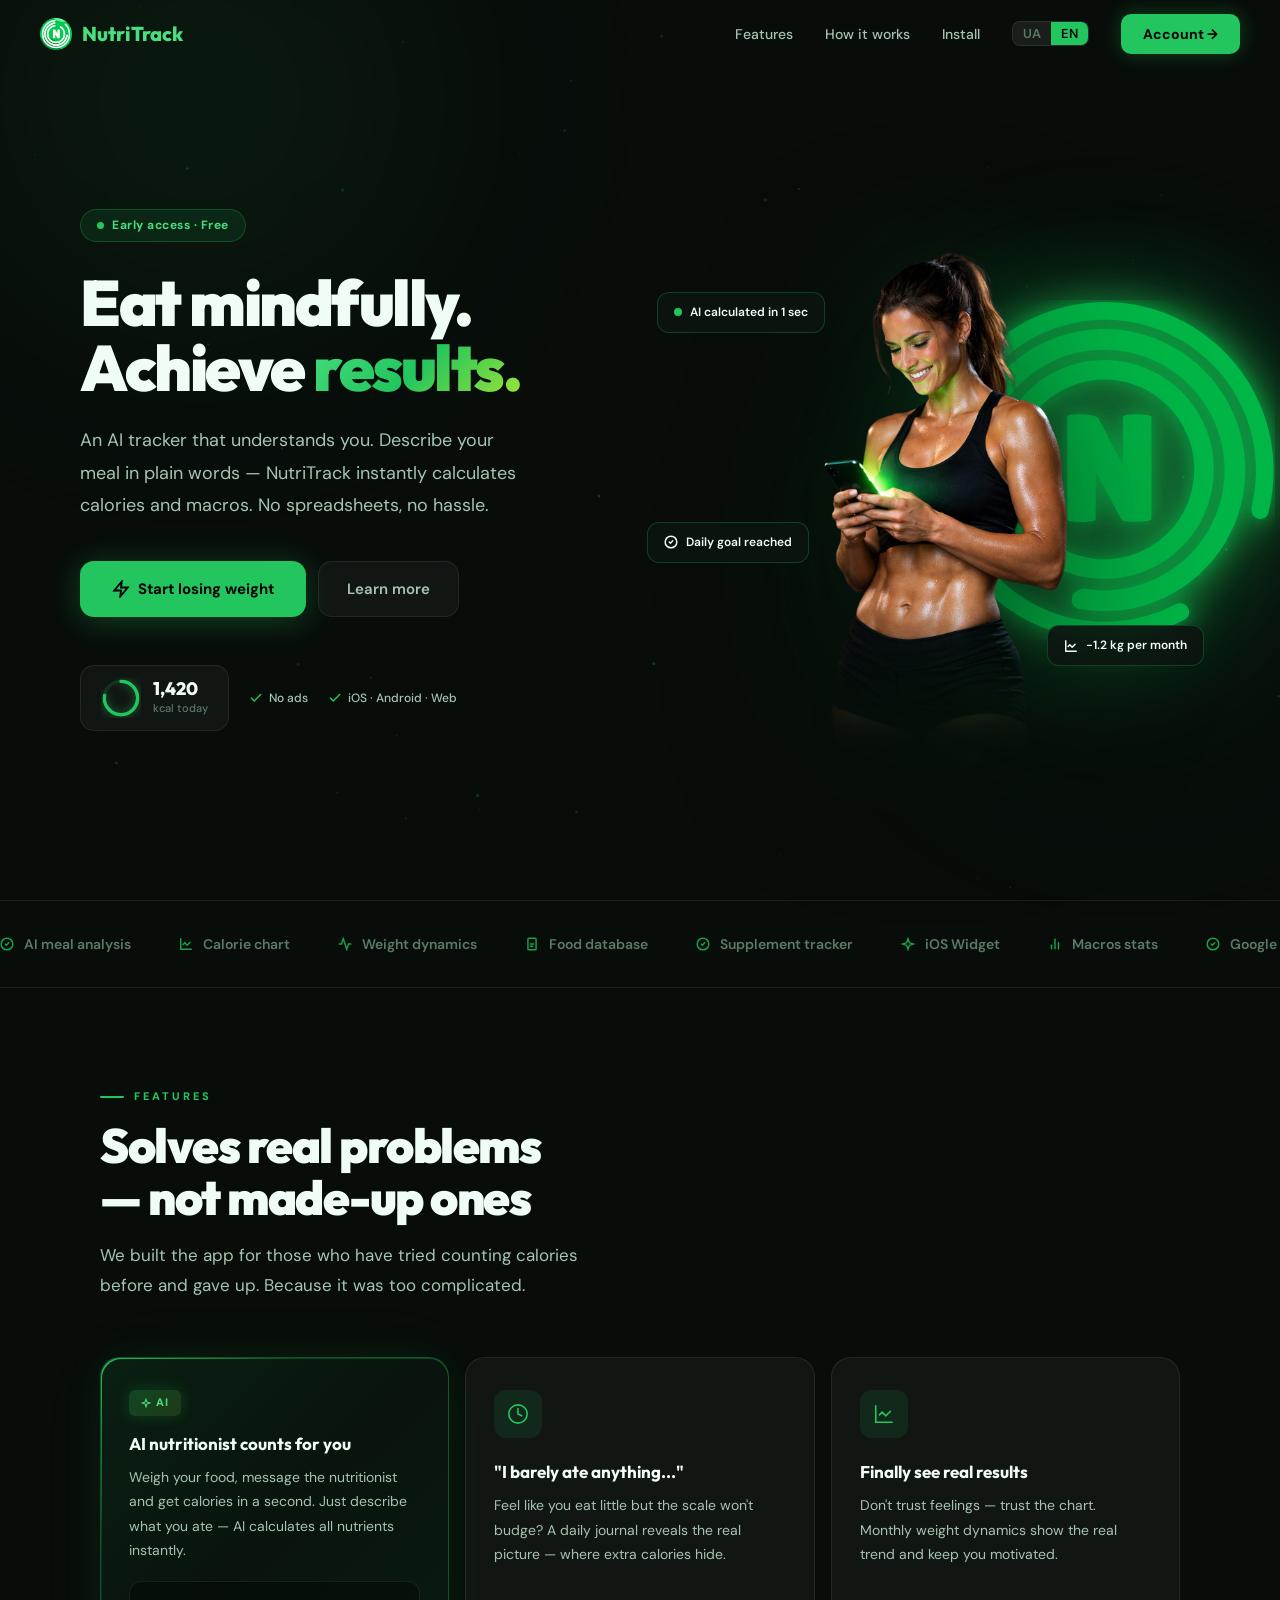
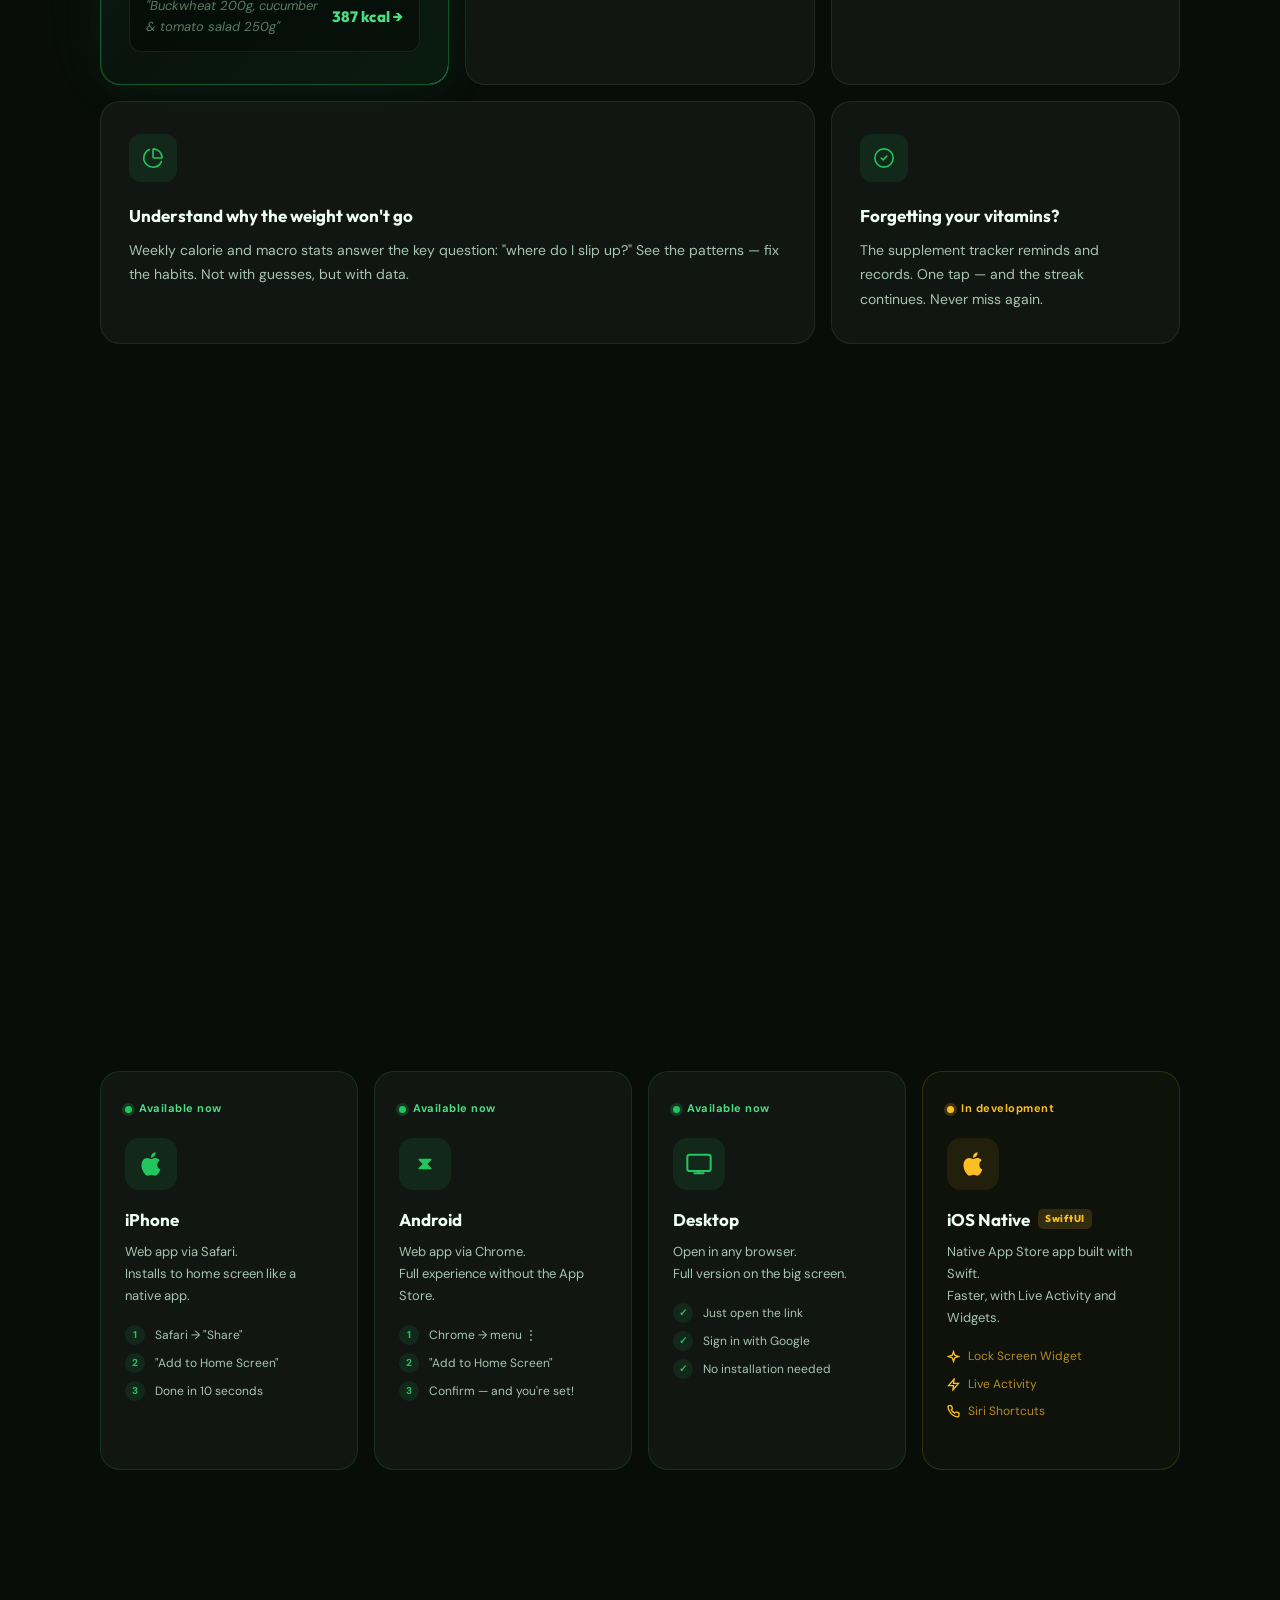
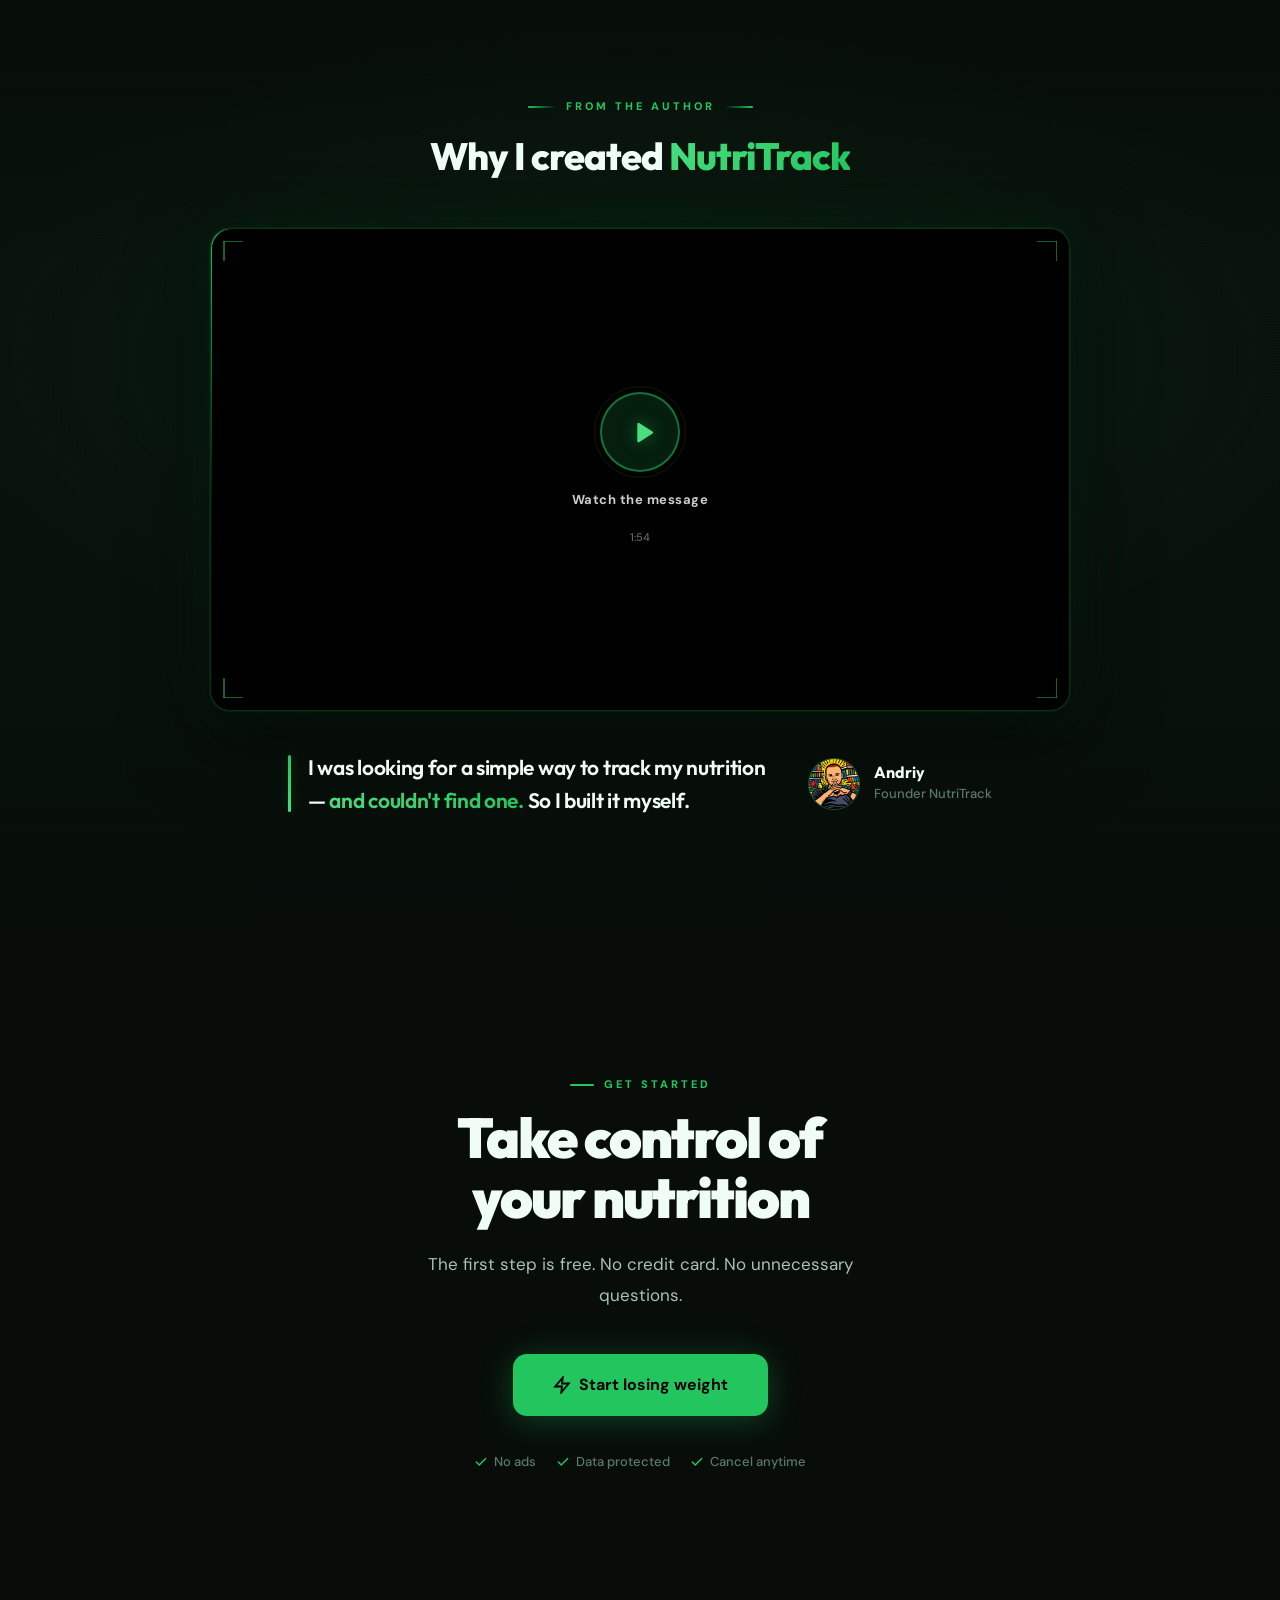
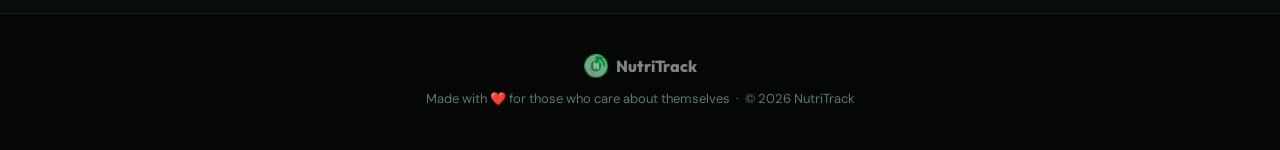
==== en.html @ 143fc8e3 "EN" ====
<!DOCTYPE html>
<html lang="en">
<head>
  <meta charset="UTF-8" />
  <meta name="viewport" content="width=device-width, initial-scale=1.0" />
  <title>NutriTrack — smart calorie tracker</title>
  <meta name="description" content="NutriTrack — AI calorie, macros & weight tracker. Describe your meal in words — AI calculates everything. No ads. Cloud-synced data." />
  <link rel="canonical" href="https://nutritrack-ochre.vercel.app" />
  <link rel="icon" href="./favicon.png" />

  <!-- OG / Social -->
  <meta property="og:title" content="NutriTrack — AI calorie tracker" />
  <meta property="og:description" content="Describe your meal in words — AI calculates the calories. No ads. Cloud-synced data." />
  <meta property="og:type" content="website" />
  <meta property="og:url" content="https://nutritrack-ochre.vercel.app" />
  <meta property="og:image" content="./og-image.png" />
  <meta name="twitter:card" content="summary_large_image" />

  <link rel="preconnect" href="https://fonts.googleapis.com" />
  <link rel="preconnect" href="https://fonts.gstatic.com" crossorigin />
  <link href="https://fonts.googleapis.com/css2?family=Outfit:wght@400;500;600;700;800;900&family=DM+Sans:ital,opsz,wght@0,9..40,400;0,9..40,500;0,9..40,600;0,9..40,700;1,9..40,400&display=swap" rel="stylesheet" />

  <style>
    *, *::before, *::after { box-sizing: border-box; margin: 0; padding: 0; }

    :root {
      --g50:  #f0fdf4;
      --g100: #dcfce7;
      --g200: #bbf7d0;
      --g300: #86efac;
      --g400: #4ade80;
      --g500: #22c55e;
      --g600: #16a34a;
      --g700: #15803d;
      --bg:   #080d0a;
      --bg2:  #0d1410;
      --bg3:  #111a14;
      --surf: rgba(255,255,255,0.04);
      --surf2:rgba(255,255,255,0.07);
      --brd:  rgba(255,255,255,0.08);
      --brd2: rgba(34,197,94,0.25);
      --t1:   #f0fdf4;
      --t2:   #a7c4b0;
      --t3:   #5a7a64;
      --r:    18px;
    }

    html { scroll-behavior: smooth; }

    body {
      font-family: 'DM Sans', sans-serif;
      background: var(--bg);
      color: var(--t1);
      line-height: 1.6;
      overflow-x: hidden;
      -webkit-font-smoothing: antialiased;
    }

    /* ── CANVAS PARTICLES ── */
    #particles-canvas {
      position: fixed;
      inset: 0;
      z-index: 0;
      pointer-events: none;
      opacity: 0.45;
    }

    /* ── NOISE ── */
    body::after {
      content: '';
      position: fixed;
      inset: 0;
      pointer-events: none;
      z-index: 1;
      opacity: 0.03;
      background-image: url("image/svg+xml,%3Csvg viewBox='0 0 256 256' xmlns='http://www.w3.org/2000/svg'%3E%3Cfilter id='n'%3E%3CfeTurbulence type='fractalNoise' baseFrequency='0.85' numOctaves='4' stitchTiles='stitch'/%3E%3C/filter%3E%3Crect width='100%25' height='100%25' filter='url(%23n)'/%3E%3C/svg%3E");
      background-size: 200px;
    }

    /* ── GLOW BG ── */
    .glow-orb {
      position: fixed;
      border-radius: 50%;
      pointer-events: none;
      filter: blur(120px);
      z-index: 0;
    }
    .glow-orb-1 {
      width: 600px; height: 600px;
      top: -200px; left: -100px;
      background: radial-gradient(circle, rgba(34,197,94,0.12) 0%, transparent 70%);
    }
    .glow-orb-2 {
      width: 500px; height: 500px;
      bottom: 10%; right: -100px;
      background: radial-gradient(circle, rgba(34,197,94,0.08) 0%, transparent 70%);
    }

    /* ── NAV ── */
    nav {
      position: fixed; top: 0; left: 0; right: 0; z-index: 100;
      padding: 0 40px;
      display: flex; align-items: center; justify-content: space-between;
      height: 68px;
      transition: all 0.4s;
    }
    nav.scrolled {
      background: rgba(8,13,10,0.8);
      backdrop-filter: blur(24px) saturate(1.5);
      -webkit-backdrop-filter: blur(24px) saturate(1.5);
      border-bottom: 1px solid var(--brd);
    }
    .nav-logo {
      font-family: 'Outfit', sans-serif;
      font-weight: 800; font-size: 20px;
      color: var(--g400);
      display: flex; align-items: center; gap: 10px;
      text-decoration: none;
      position: relative; z-index: 1;
    }
    .nav-logo img { width: 32px; height: 32px; border-radius: 9px; }
    .nav-links {
      display: flex; align-items: center; gap: 32px;
      position: relative; z-index: 1;
    }
    .nav-link {
      font-size: 14px; font-weight: 500; color: var(--t2);
      text-decoration: none; transition: color 0.2s;
    }
    .nav-link:hover { color: var(--t1); }
    .nav-cta {
      background: var(--g500);
      color: #000;
      border: none; border-radius: 10px;
      padding: 9px 22px;
      font-family: 'DM Sans', sans-serif;
      font-size: 14px; font-weight: 700;
      cursor: pointer; text-decoration: none;
      transition: all 0.2s;
      box-shadow: 0 0 20px rgba(34,197,94,0.3);
    }
    .nav-cta:hover {
      background: var(--g400);
      box-shadow: 0 0 32px rgba(34,197,94,0.5);
      transform: translateY(-1px);
    }
    .lang-toggle {
      display: flex; align-items: center;
      background: var(--surf2);
      border: 1px solid var(--brd);
      border-radius: 8px;
      overflow: hidden;
      font-family: 'DM Sans', sans-serif;
      font-size: 13px; font-weight: 600;
    }
    .lang-toggle a {
      padding: 5px 10px;
      color: var(--t3);
      text-decoration: none;
      transition: all 0.2s;
      line-height: 1;
    }
    .lang-toggle a:hover { color: var(--t2); }
    .lang-toggle a.active {
      background: var(--g500);
      color: #000;
    }
    @media (max-width: 700px) {
      nav { padding: 0 20px; }
      .nav-link { display: none; }
    }

    /* ── HERO ── */
    .hero {
      min-height: 100vh;
      display: grid;
      grid-template-columns: 1fr 1fr;
      gap: 60px;
      align-items: center;
      max-width: 1200px;
      margin: 0 auto;
      padding: 120px 40px 80px;
      position: relative;
      z-index: 2;
    }

    .hero-badge {
      display: inline-flex; align-items: center; gap: 8px;
      background: rgba(34,197,94,0.1);
      border: 1px solid rgba(34,197,94,0.25);
      border-radius: 100px; padding: 6px 16px;
      font-size: 12px; font-weight: 700;
      color: var(--g400);
      margin-bottom: 28px;
      letter-spacing: 0.5px;
    }
    .badge-dot {
      width: 7px; height: 7px; border-radius: 50%;
      background: var(--g500);
      animation: pulse-dot 2s infinite;
    }
    @keyframes pulse-dot {
      0%,100% { box-shadow: 0 0 0 0 rgba(34,197,94,0.4); }
      50%      { box-shadow: 0 0 0 6px rgba(34,197,94,0); }
    }

    .hero h1 {
      font-family: 'Outfit', sans-serif;
      font-weight: 900;
      font-size: clamp(40px, 5vw, 68px);
      line-height: 1.02;
      letter-spacing: -2.5px;
      color: var(--t1);
      margin-bottom: 24px;
    }
    .hero h1 .accent {
      background: linear-gradient(135deg, var(--g400) 0%, var(--g500) 50%, #a3e635 100%);
      -webkit-background-clip: text;
      -webkit-text-fill-color: transparent;
      background-clip: text;
    }

    .hero-desc {
      font-size: clamp(16px, 1.8vw, 18px);
      color: var(--t2);
      max-width: 440px;
      margin-bottom: 40px;
      line-height: 1.8;
    }

    .hero-btns {
      display: flex; gap: 12px; flex-wrap: wrap;
      margin-bottom: 48px;
    }
    .btn-primary {
      background: var(--g500);
      color: #000;
      border: none; border-radius: 14px;
      padding: 16px 32px;
      font-family: 'DM Sans', sans-serif;
      font-size: 15px; font-weight: 700;
      cursor: pointer; text-decoration: none;
      transition: all 0.25s cubic-bezier(0.16,1,0.3,1);
      box-shadow: 0 4px 32px rgba(34,197,94,0.3);
      display: inline-flex; align-items: center; gap: 8px;
      position: relative; overflow: hidden;
    }
    .btn-primary::before {
      content: '';
      position: absolute; inset: 0;
      background: linear-gradient(135deg, rgba(255,255,255,0.2), transparent);
      opacity: 0;
      transition: opacity 0.25s;
    }
    .btn-primary:hover { transform: translateY(-3px); box-shadow: 0 12px 48px rgba(34,197,94,0.4); }
    .btn-primary:hover::before { opacity: 1; }

    .btn-ghost {
      background: var(--surf);
      color: var(--t2);
      border: 1px solid var(--brd);
      border-radius: 14px;
      padding: 15px 28px;
      font-family: 'DM Sans', sans-serif;
      font-size: 15px; font-weight: 600;
      cursor: pointer; text-decoration: none;
      transition: all 0.25s;
      backdrop-filter: blur(8px);
    }
    .btn-ghost:hover {
      border-color: var(--brd2);
      color: var(--t1);
      background: rgba(34,197,94,0.07);
    }

    /* ── LIVE COUNTER ── */
    .hero-live {
      display: flex; align-items: center; gap: 20px;
      flex-wrap: wrap;
    }
    .live-counter {
      display: flex; align-items: center; gap: 12px;
      background: var(--surf);
      border: 1px solid var(--brd);
      border-radius: 14px;
      padding: 12px 20px;
      backdrop-filter: blur(12px);
    }
    .live-counter-ring {
      width: 40px; height: 40px;
      position: relative; flex-shrink: 0;
    }
    .live-counter-ring svg {
      transform: rotate(-90deg);
      width: 40px; height: 40px;
    }
    .live-counter-ring circle {
      fill: none;
      stroke-width: 3;
      stroke-linecap: round;
    }
    .ring-bg { stroke: rgba(34,197,94,0.15); }
    .ring-fill {
      stroke: var(--g500);
      stroke-dasharray: 100;
      stroke-dashoffset: 35;
      transition: stroke-dashoffset 1.5s cubic-bezier(0.16,1,0.3,1);
      filter: drop-shadow(0 0 4px rgba(34,197,94,0.6));
    }
    .live-counter-info {}
    .live-counter-val {
      font-family: 'Outfit', sans-serif;
      font-weight: 800; font-size: 18px;
      color: var(--t1);
      line-height: 1;
    }
    .live-counter-label {
      font-size: 11px; color: var(--t3); font-weight: 500;
      margin-top: 2px;
    }
    .live-pill {
      display: flex; align-items: center; gap: 6px;
      font-size: 12px; color: var(--t2); font-weight: 500;
    }
    .live-pill svg { color: var(--g500); }

    /* ── HERO VISUAL ── */
    .hero-visual {
      display: flex; align-items: center; justify-content: center;
      position: relative;
      padding-top: 50px;
    }
    .tilt-wrapper {
      width: 100%;
      max-width: 480px;
      transform-style: preserve-3d;
      transition: transform 0.1s linear;
      cursor: default;
      position: relative;
      z-index: 2;
    }
    .tilt-wrapper img {
      width: 100%;
      height: auto;
      display: block;
      filter: drop-shadow(0 40px 80px rgba(0,0,0,0.6)) drop-shadow(0 0 60px rgba(34,197,94,0.12));
      border-radius: 0;
    }
    .hero-logo-anim {
      position: absolute;
      width: 340px;
      height: 340px;
      top: 50%;
      left: 50%;
      transform: translate(0%, -50%);
      z-index: 0;
      opacity: 0.9;
      pointer-events: none;
      filter: drop-shadow(0 0 18px rgba(34,197,94,0.7))
              drop-shadow(0 0 48px rgba(34,197,94,0.35))
              drop-shadow(0 0 90px rgba(34,197,94,0.15));
    }
    @media (max-width: 900px) {
      .hero-logo-anim { width: 220px; height: 220px; }
    }

    /* floating badges */
    .float-badge {
      position: absolute;
      background: rgba(13,20,16,0.9);
      border: 1px solid var(--brd2);
      border-radius: 12px;
      padding: 10px 16px;
      backdrop-filter: blur(16px);
      display: flex; align-items: center; gap: 8px;
      font-size: 12px; font-weight: 600; color: var(--t1);
      white-space: nowrap;
      z-index: 3;
    }
    .float-badge-dot { width: 8px; height: 8px; border-radius: 50%; background: var(--g500); flex-shrink: 0; }
    .float-badge-1 { top: 12%; left: -8%; animation: float1 6s ease-in-out infinite; }
    .float-badge-2 { bottom: 18%; right: -6%; animation: float2 7s ease-in-out infinite; }
    .float-badge-3 { top: 55%; left: -10%; animation: float3 5.5s ease-in-out infinite; }

    @keyframes float1 { 0%,100%{transform:translateY(0px)} 50%{transform:translateY(-12px)} }
    @keyframes float2 { 0%,100%{transform:translateY(0px)} 50%{transform:translateY(10px)} }
    @keyframes float3 { 0%,100%{transform:translateY(0px)} 50%{transform:translateY(-8px)} }

    @media (max-width: 900px) {
      .hero {
        grid-template-columns: 1fr;
        padding: 110px 24px 60px;
        text-align: center;
        gap: 56px;
      }
      .hero-desc { margin-left: auto; margin-right: auto; }
      .hero-btns { justify-content: center; }
      .hero-live { justify-content: center; }
      .tilt-wrapper { max-width: 340px; }
      .float-badge-1 { left: 0; }
      .float-badge-2 { right: 0; }
      .float-badge-3 { display: none; }
    }

    /* ── REVEAL ── */
    .reveal {
      opacity: 0;
      transform: translateY(28px);
      transition: opacity 0.7s cubic-bezier(0.16,1,0.3,1), transform 0.7s cubic-bezier(0.16,1,0.3,1);
    }
    .reveal.visible { opacity: 1; transform: translateY(0); }
    .d1 { transition-delay: 0.08s; }
    .d2 { transition-delay: 0.16s; }
    .d3 { transition-delay: 0.24s; }
    .d4 { transition-delay: 0.32s; }
    .d5 { transition-delay: 0.40s; }

    /* ── MARQUEE ── */
    .marquee-section {
      position: relative; z-index: 2;
      padding: 32px 0;
      overflow: hidden;
      border-top: 1px solid var(--brd);
      border-bottom: 1px solid var(--brd);
    }
    .marquee-track {
      display: flex; gap: 48px;
      width: max-content;
      animation: marquee 22s linear infinite;
    }
    .marquee-track:hover { animation-play-state: paused; }
    @keyframes marquee { from{transform:translateX(0)} to{transform:translateX(-50%)} }
    .marquee-item {
      display: flex; align-items: center; gap: 10px;
      font-size: 14px; font-weight: 600;
      color: var(--t3);
      white-space: nowrap;
    }
    .marquee-item svg { color: var(--g600); flex-shrink: 0; }

    /* ── SECTIONS ── */
    .section {
      padding: 100px 24px;
      position: relative; z-index: 2;
    }
    .section-inner { max-width: 1080px; margin: 0 auto; }
    .eyebrow {
      font-size: 11px; font-weight: 800; letter-spacing: 3px;
      text-transform: uppercase; color: var(--g500);
      margin-bottom: 14px;
      display: flex; align-items: center; gap: 10px;
    }
    .eyebrow::before {
      content: '';
      display: block;
      width: 24px; height: 1.5px;
      background: var(--g500);
      border-radius: 2px;
    }
    .section-title {
      font-family: 'Outfit', sans-serif;
      font-weight: 900;
      font-size: clamp(28px, 4.5vw, 48px);
      line-height: 1.08;
      letter-spacing: -1.5px;
      color: var(--t1);
      margin-bottom: 16px;
    }
    .section-desc {
      font-size: 17px; color: var(--t2); max-width: 480px; line-height: 1.8;
    }

    /* ── FEATURES BENTO ── */
    .bento-grid {
      display: grid;
      grid-template-columns: repeat(3, 1fr);
      grid-template-rows: auto auto;
      gap: 16px;
      margin-top: 56px;
    }
    .bento-card {
      background: var(--surf);
      border: 1px solid var(--brd);
      border-radius: 20px;
      padding: 32px 28px;
      position: relative; overflow: hidden;
      transition: all 0.4s cubic-bezier(0.16,1,0.3,1);
      cursor: default;
    }
    .bento-card::before {
      content: '';
      position: absolute; inset: 0;
      background: radial-gradient(circle at 50% 0%, rgba(34,197,94,0.06) 0%, transparent 60%);
      opacity: 0;
      transition: opacity 0.4s;
    }
    .bento-card:hover {
      border-color: var(--brd2);
      transform: translateY(-4px);
      box-shadow: 0 24px 64px rgba(0,0,0,0.4), 0 0 0 1px rgba(34,197,94,0.1);
    }
    .bento-card:hover::before { opacity: 1; }

    /* wide card */
    .bento-wide { grid-column: span 2; }

    .bento-icon {
      width: 48px; height: 48px; border-radius: 12px;
      background: rgba(34,197,94,0.1);
      color: var(--g500);
      display: flex; align-items: center; justify-content: center;
      margin-bottom: 20px;
      transition: all 0.35s cubic-bezier(0.16,1,0.3,1);
    }
    .bento-card:hover .bento-icon {
      background: var(--g500);
      color: #000;
      box-shadow: 0 8px 24px rgba(34,197,94,0.35);
      transform: scale(1.1) rotate(-4deg);
    }
    .bento-title {
      font-family: 'Outfit', sans-serif;
      font-weight: 700; font-size: 17px;
      color: var(--t1); margin-bottom: 8px;
    }
    .bento-desc { font-size: 14px; color: var(--t2); line-height: 1.75; }

    /* AI card special — highlighted */
    .bento-ai {
      background: linear-gradient(135deg, rgba(34,197,94,0.1) 0%, rgba(34,197,94,0.04) 50%, rgba(34,197,94,0.08) 100%);
      border-color: rgba(34,197,94,0.35);
      position: relative;
      box-shadow:
        0 0 40px rgba(34,197,94,0.08),
        0 0 80px rgba(34,197,94,0.04),
        inset 0 1px 0 rgba(34,197,94,0.15);
    }
    .bento-ai::after {
      content: '';
      position: absolute;
      inset: -1px;
      border-radius: 21px;
      padding: 1.5px;
      background: linear-gradient(135deg, var(--g500), rgba(34,197,94,0.1) 30%, rgba(163,230,53,0.15) 70%, var(--g400));
      -webkit-mask: linear-gradient(#fff 0 0) content-box, linear-gradient(#fff 0 0);
      mask: linear-gradient(#fff 0 0) content-box, linear-gradient(#fff 0 0);
      -webkit-mask-composite: xor;
      mask-composite: exclude;
      pointer-events: none;
      animation: ai-border-rotate 6s linear infinite;
    }
    @keyframes ai-border-rotate {
      0%   { background: linear-gradient(0deg, var(--g500), rgba(34,197,94,0.05) 30%, rgba(163,230,53,0.15) 70%, var(--g400)); }
      25%  { background: linear-gradient(90deg, var(--g500), rgba(34,197,94,0.05) 30%, rgba(163,230,53,0.15) 70%, var(--g400)); }
      50%  { background: linear-gradient(180deg, var(--g500), rgba(34,197,94,0.05) 30%, rgba(163,230,53,0.15) 70%, var(--g400)); }
      75%  { background: linear-gradient(270deg, var(--g500), rgba(34,197,94,0.05) 30%, rgba(163,230,53,0.15) 70%, var(--g400)); }
      100% { background: linear-gradient(360deg, var(--g500), rgba(34,197,94,0.05) 30%, rgba(163,230,53,0.15) 70%, var(--g400)); }
    }
    .bento-ai:hover {
      box-shadow:
        0 0 60px rgba(34,197,94,0.15),
        0 24px 64px rgba(0,0,0,0.4),
        0 0 0 1px rgba(34,197,94,0.2),
        inset 0 1px 0 rgba(34,197,94,0.2);
    }
    .ai-tag {
      display: inline-flex; align-items: center; gap: 5px;
      background: linear-gradient(135deg, rgba(34,197,94,0.25), rgba(163,230,53,0.15));
      color: var(--g400);
      font-size: 11px; font-weight: 800; letter-spacing: 1px;
      text-transform: uppercase;
      border-radius: 6px; padding: 4px 12px;
      margin-bottom: 14px;
      box-shadow: 0 0 16px rgba(34,197,94,0.2);
      animation: ai-tag-pulse 3s ease-in-out infinite;
    }
    @keyframes ai-tag-pulse {
      0%, 100% { box-shadow: 0 0 16px rgba(34,197,94,0.2); }
      50% { box-shadow: 0 0 24px rgba(34,197,94,0.35); }
    }

    .bento-demo {
      margin-top: 18px;
      background: rgba(0,0,0,0.3);
      border: 1px solid var(--brd);
      border-radius: 12px;
      padding: 14px 16px;
      display: flex; align-items: center; gap: 10px;
    }
    .bento-demo-text { font-size: 13px; color: var(--t3); font-style: italic; flex: 1; }
    .bento-demo-result {
      font-family: 'Outfit', sans-serif;
      font-size: 15px; font-weight: 800;
      color: var(--g400);
      white-space: nowrap;
    }

    @media (max-width: 768px) {
      .bento-grid { grid-template-columns: 1fr; }
      .bento-wide { grid-column: span 1; }
    }

    /* ── HOW IT WORKS ── */
    .how-section { background: var(--bg2); }
    .steps-row {
      display: grid;
      grid-template-columns: repeat(3, 1fr);
      gap: 0;
      margin-top: 64px;
      position: relative;
    }
    .steps-row::after {
      content: '';
      position: absolute;
      top: 32px; left: 15%; right: 15%;
      height: 1px;
      background: linear-gradient(90deg, transparent, var(--brd2), var(--brd2), transparent);
    }
    .step {
      text-align: center;
      padding: 0 28px;
      position: relative; z-index: 1;
    }
    .step-num-wrap {
      width: 64px; height: 64px;
      border-radius: 50%;
      border: 1px solid var(--brd2);
      background: var(--bg);
      display: flex; align-items: center; justify-content: center;
      margin: 0 auto 28px;
      transition: all 0.4s cubic-bezier(0.16,1,0.3,1);
      position: relative;
    }
    .step:hover .step-num-wrap {
      background: rgba(34,197,94,0.1);
      border-color: var(--g500);
      box-shadow: 0 0 32px rgba(34,197,94,0.2);
      transform: scale(1.1);
    }
    .step-num {
      font-family: 'Outfit', sans-serif;
      font-weight: 900; font-size: 22px;
      color: var(--g500);
    }
    .step-title {
      font-family: 'Outfit', sans-serif;
      font-weight: 700; font-size: 18px;
      color: var(--t1); margin-bottom: 10px;
    }
    .step-desc { font-size: 14px; color: var(--t2); line-height: 1.75; }
    @media (max-width: 700px) {
      .steps-row { grid-template-columns: 1fr; gap: 48px; }
      .steps-row::after { display: none; }
    }

    /* ── STATS ── */
    .stats-section { background: var(--bg3); }
    .stats-grid {
      display: grid;
      grid-template-columns: repeat(3, 1fr);
      gap: 16px;
      margin-top: 56px;
    }
    .stat-card {
      background: var(--surf);
      border: 1px solid var(--brd);
      border-radius: 20px;
      padding: 36px 28px;
      text-align: center;
      transition: all 0.35s cubic-bezier(0.16,1,0.3,1);
      position: relative; overflow: hidden;
    }
    .stat-card::before {
      content: '';
      position: absolute;
      top: 0; left: 50%; transform: translateX(-50%);
      width: 60%; height: 1px;
      background: linear-gradient(90deg, transparent, var(--g500), transparent);
      opacity: 0;
      transition: opacity 0.35s;
    }
    .stat-card:hover { transform: translateY(-4px); border-color: var(--brd2); }
    .stat-card:hover::before { opacity: 1; }
    .stat-num {
      font-family: 'Outfit', sans-serif;
      font-weight: 900; font-size: 52px;
      line-height: 1;
      background: linear-gradient(135deg, var(--g400), var(--g500));
      -webkit-background-clip: text;
      -webkit-text-fill-color: transparent;
      background-clip: text;
      margin-bottom: 10px;
    }
    .stat-label { font-size: 15px; color: var(--t2); font-weight: 500; }
    @media (max-width: 700px) {
      .stats-grid { grid-template-columns: 1fr 1fr; }
    }

    /* ── PLATFORM CARDS ── */
    .platform-cards {
      display: grid;
      grid-template-columns: repeat(4, 1fr);
      gap: 16px;
      margin-top: 56px;
    }
    .platform-card {
      background: var(--surf);
      border: 1px solid var(--brd);
      border-radius: 20px;
      padding: 28px 24px;
      position: relative; overflow: hidden;
      transition: all 0.35s cubic-bezier(0.16,1,0.3,1);
    }
    .platform-card:hover {
      transform: translateY(-4px);
      box-shadow: 0 24px 56px rgba(0,0,0,0.4);
    }
    .platform-ready {
      border-color: rgba(34,197,94,0.15);
    }
    .platform-ready:hover {
      border-color: rgba(34,197,94,0.35);
    }
    .platform-wip {
      border-color: rgba(251,191,36,0.15);
      background: rgba(251,191,36,0.03);
    }
    .platform-wip:hover {
      border-color: rgba(251,191,36,0.3);
    }
    .platform-status {
      display: flex; align-items: center; gap: 7px;
      font-size: 11px; font-weight: 700;
      letter-spacing: 0.5px;
      margin-bottom: 20px;
    }
    .status-dot {
      width: 7px; height: 7px; border-radius: 50%; flex-shrink: 0;
    }
    .status-live {
      background: var(--g500);
      box-shadow: 0 0 0 3px rgba(34,197,94,0.2);
      animation: pulse-dot 2s infinite;
    }
    .platform-ready .platform-status { color: var(--g400); }
    .status-wip {
      background: #fbbf24;
      box-shadow: 0 0 0 3px rgba(251,191,36,0.2);
    }
    .platform-wip .platform-status { color: #fbbf24; }
    .platform-icon {
      width: 52px; height: 52px; border-radius: 14px;
      background: rgba(34,197,94,0.1);
      color: var(--g500);
      display: flex; align-items: center; justify-content: center;
      margin-bottom: 16px;
      transition: all 0.3s;
    }
    .platform-icon-muted {
      background: rgba(251,191,36,0.08);
      color: #fbbf24;
    }
    .platform-card:hover .platform-icon:not(.platform-icon-muted) {
      background: var(--g500);
      color: #000;
    }
    .platform-name {
      font-family: 'Outfit', sans-serif;
      font-weight: 700; font-size: 17px;
      color: var(--t1); margin-bottom: 8px;
      display: flex; align-items: center; gap: 8px;
    }
    .wip-badge {
      font-size: 10px; font-weight: 800; letter-spacing: 0.5px;
      background: rgba(251,191,36,0.15); color: #fbbf24;
      border-radius: 5px; padding: 2px 7px;
    }
    .platform-desc {
      font-size: 13px; color: var(--t2); line-height: 1.7;
      margin-bottom: 18px;
    }
    .platform-steps { display: flex; flex-direction: column; gap: 8px; }
    .pstep {
      display: flex; align-items: center; gap: 10px;
      font-size: 12px; color: var(--t2);
    }
    .pstep-n {
      width: 20px; height: 20px; border-radius: 50%;
      background: rgba(34,197,94,0.1); color: var(--g500);
      font-size: 10px; font-weight: 800;
      display: flex; align-items: center; justify-content: center;
      flex-shrink: 0;
    }
    .platform-features { display: flex; flex-direction: column; gap: 8px; margin-bottom: 20px; }
    .wip-feature {
      display: flex; align-items: center; gap: 8px;
      font-size: 12px; color: rgba(251,191,36,0.7);
    }
    .wip-feature svg { flex-shrink: 0; color: #fbbf24; }
    .wip-notify { margin-top: 4px; }
    .wip-notify-btn {
      display: inline-block;
      background: rgba(251,191,36,0.1);
      border: 1px solid rgba(251,191,36,0.25);
      color: #fbbf24;
      font-size: 12px; font-weight: 700;
      border-radius: 8px; padding: 8px 14px;
      text-decoration: none;
      transition: all 0.2s;
    }
    .wip-notify-btn:hover {
      background: rgba(251,191,36,0.18);
      border-color: rgba(251,191,36,0.5);
    }
    @media (max-width: 900px) {
      .platform-cards { grid-template-columns: repeat(2, 1fr); }
    }
    @media (max-width: 560px) {
      .platform-cards { grid-template-columns: 1fr; }
    }

    /* ── INSTALL ── */
    .install-grid {
      display: grid;
      grid-template-columns: repeat(2, 1fr);
      gap: 20px;
      margin-top: 56px;
    }
    .install-card {
      background: var(--surf);
      border: 1px solid var(--brd);
      border-radius: 20px;
      padding: 36px 32px;
      transition: all 0.35s cubic-bezier(0.16,1,0.3,1);
      position: relative; overflow: hidden;
    }
    .install-card::after {
      content: '';
      position: absolute;
      bottom: 0; left: 0; right: 0; height: 3px;
      background: linear-gradient(90deg, var(--g600), var(--g500), var(--g400));
      opacity: 0;
      transition: opacity 0.35s;
    }
    .install-card:hover {
      border-color: var(--brd2);
      transform: translateY(-4px);
      box-shadow: 0 24px 56px rgba(0,0,0,0.4);
    }
    .install-card:hover::after { opacity: 1; }

    .install-os {
      font-family: 'Outfit', sans-serif;
      font-weight: 700; font-size: 17px;
      color: var(--t1); margin-bottom: 28px;
      display: flex; align-items: center; gap: 12px;
    }
    .install-os-icon {
      width: 44px; height: 44px; border-radius: 12px;
      background: rgba(34,197,94,0.1); color: var(--g500);
      display: flex; align-items: center; justify-content: center;
      transition: all 0.3s;
    }
    .install-card:hover .install-os-icon {
      background: var(--g500);
      color: #000;
    }
    .install-steps { list-style: none; display: flex; flex-direction: column; gap: 14px; }
    .install-step {
      display: flex; align-items: flex-start; gap: 12px;
      font-size: 14px; color: var(--t2); line-height: 1.65;
    }
    .install-step-num {
      width: 24px; height: 24px; border-radius: 50%;
      background: rgba(34,197,94,0.1); color: var(--g500);
      font-size: 11px; font-weight: 800;
      display: flex; align-items: center; justify-content: center;
      flex-shrink: 0; margin-top: 1px;
    }
    @media (max-width: 700px) { .install-grid { grid-template-columns: 1fr; } }

    /* ── AUTHOR VIDEO ── */
    .author-section {
      padding: 120px 24px;
      position: relative;
      z-index: 2;
      overflow: hidden;
    }
    .author-section::before {
      content: '';
      position: absolute;
      inset: 0;
      background:
        radial-gradient(ellipse 80% 50% at 50% 40%, rgba(34,197,94,0.06) 0%, transparent 70%),
        linear-gradient(180deg, transparent 0%, rgba(34,197,94,0.03) 30%, rgba(34,197,94,0.03) 70%, transparent 100%);
      pointer-events: none;
    }
    .author-inner {
      max-width: 860px;
      margin: 0 auto;
      position: relative;
    }
    .author-header {
      text-align: center;
      margin-bottom: 48px;
    }
    .author-label {
      display: inline-flex;
      align-items: center;
      gap: 10px;
      font-size: 11px;
      font-weight: 800;
      letter-spacing: 3px;
      text-transform: uppercase;
      color: var(--g500);
      margin-bottom: 18px;
    }
    .author-label::before,
    .author-label::after {
      content: '';
      display: block;
      width: 28px;
      height: 1.5px;
      background: linear-gradient(90deg, var(--g500), transparent);
      border-radius: 2px;
    }
    .author-label::after {
      background: linear-gradient(90deg, transparent, var(--g500));
    }
    .author-heading {
      font-family: 'Outfit', sans-serif;
      font-weight: 800;
      font-size: clamp(24px, 4vw, 38px);
      line-height: 1.2;
      color: var(--t1);
      letter-spacing: -1px;
    }
    .author-heading em {
      font-style: normal;
      background: linear-gradient(135deg, var(--g400), var(--g500));
      -webkit-background-clip: text;
      -webkit-text-fill-color: transparent;
      background-clip: text;
    }

    /* video cinema frame */
    .author-cinema {
      position: relative;
    }
    .author-video-glow {
      position: absolute;
      width: 600px;
      height: 400px;
      top: 50%;
      left: 50%;
      transform: translate(-50%, -50%);
      background: radial-gradient(circle, rgba(34,197,94,0.14) 0%, transparent 65%);
      pointer-events: none;
      z-index: 0;
    }
    .author-video-wrap {
      position: relative;
      border-radius: 20px;
      overflow: hidden;
      aspect-ratio: 16/9;
      background: #000;
      cursor: pointer;
      z-index: 1;
      border: 1.5px solid rgba(34,197,94,0.25);
      box-shadow:
        0 0 0 1px rgba(34,197,94,0.08),
        0 0 60px rgba(34,197,94,0.07),
        0 30px 80px rgba(0,0,0,0.5);
      transition: box-shadow 0.4s, transform 0.4s cubic-bezier(0.16,1,0.3,1);
    }
    .author-video-wrap:hover {
      box-shadow:
        0 0 0 1px rgba(34,197,94,0.15),
        0 0 80px rgba(34,197,94,0.12),
        0 40px 100px rgba(0,0,0,0.6);
      transform: translateY(-4px);
    }
    .author-video-wrap video {
      width: 100%;
      height: 100%;
      object-fit: cover;
      display: block;
    }
    /* gradient border */
    .author-video-wrap::before {
      content: '';
      position: absolute;
      inset: -1.5px;
      border-radius: 21px;
      padding: 1.5px;
      background: linear-gradient(160deg, var(--g500), rgba(34,197,94,0.08) 35%, transparent 50%, rgba(34,197,94,0.08) 65%, var(--g400));
      -webkit-mask: linear-gradient(#fff 0 0) content-box, linear-gradient(#fff 0 0);
      mask: linear-gradient(#fff 0 0) content-box, linear-gradient(#fff 0 0);
      -webkit-mask-composite: xor;
      mask-composite: exclude;
      pointer-events: none;
      z-index: 4;
    }

    /* custom play overlay */
    .author-play-overlay {
      position: absolute;
      inset: 0;
      z-index: 3;
      display: flex;
      flex-direction: column;
      align-items: center;
      justify-content: center;
      gap: 18px;
      background: linear-gradient(180deg, rgba(0,0,0,0.05) 0%, rgba(0,0,0,0.25) 100%);
      transition: opacity 0.5s cubic-bezier(0.16,1,0.3,1);
      cursor: pointer;
    }
    .author-play-overlay.is-hidden {
      opacity: 0;
      pointer-events: none;
    }
    .author-play-btn {
      width: 80px;
      height: 80px;
      border-radius: 50%;
      background: rgba(34,197,94,0.15);
      border: 2px solid rgba(34,197,94,0.5);
      display: flex;
      align-items: center;
      justify-content: center;
      backdrop-filter: blur(12px);
      -webkit-backdrop-filter: blur(12px);
      transition: all 0.35s cubic-bezier(0.16,1,0.3,1);
      position: relative;
    }
    .author-play-btn::before {
      content: '';
      position: absolute;
      inset: -8px;
      border-radius: 50%;
      border: 1px solid rgba(34,197,94,0.15);
      animation: play-ring-pulse 2.5s ease-in-out infinite;
    }
    @keyframes play-ring-pulse {
      0%, 100% { transform: scale(1); opacity: 1; }
      50% { transform: scale(1.15); opacity: 0; }
    }
    .author-play-btn svg {
      color: var(--g400);
      margin-left: 4px;
      filter: drop-shadow(0 0 8px rgba(34,197,94,0.5));
    }
    .author-video-wrap:hover .author-play-btn {
      background: rgba(34,197,94,0.25);
      border-color: var(--g400);
      transform: scale(1.08);
      box-shadow: 0 0 40px rgba(34,197,94,0.3);
    }
    .author-play-label {
      font-size: 13px;
      font-weight: 700;
      color: rgba(255,255,255,0.8);
      letter-spacing: 0.5px;
    }
    .author-play-duration {
      font-size: 11px;
      color: rgba(255,255,255,0.4);
      font-weight: 500;
    }

    /* decorative corner marks */
    .author-corner {
      position: absolute;
      width: 20px;
      height: 20px;
      z-index: 5;
      pointer-events: none;
    }
    .author-corner::before,
    .author-corner::after {
      content: '';
      position: absolute;
      background: rgba(34,197,94,0.5);
      border-radius: 1px;
    }
    .author-corner--tl { top: 12px; left: 12px; }
    .author-corner--tl::before { width: 20px; height: 1.5px; top: 0; left: 0; }
    .author-corner--tl::after  { width: 1.5px; height: 20px; top: 0; left: 0; }
    .author-corner--tr { top: 12px; right: 12px; }
    .author-corner--tr::before { width: 20px; height: 1.5px; top: 0; right: 0; }
    .author-corner--tr::after  { width: 1.5px; height: 20px; top: 0; right: 0; }
    .author-corner--bl { bottom: 12px; left: 12px; }
    .author-corner--bl::before { width: 20px; height: 1.5px; bottom: 0; left: 0; }
    .author-corner--bl::after  { width: 1.5px; height: 20px; bottom: 0; left: 0; }
    .author-corner--br { bottom: 12px; right: 12px; }
    .author-corner--br::before { width: 20px; height: 1.5px; bottom: 0; right: 0; }
    .author-corner--br::after  { width: 1.5px; height: 20px; bottom: 0; right: 0; }

    /* bottom info */
    .author-bottom {
      display: flex;
      align-items: center;
      justify-content: center;
      gap: 40px;
      margin-top: 40px;
      flex-wrap: wrap;
    }
    .author-quote-block {
      flex: 1;
      min-width: 280px;
      max-width: 480px;
      position: relative;
      padding-left: 20px;
    }
    .author-quote-block::before {
      content: '';
      position: absolute;
      left: 0;
      top: 4px;
      bottom: 4px;
      width: 3px;
      border-radius: 3px;
      background: linear-gradient(180deg, var(--g500), var(--g400));
      box-shadow: 0 0 12px rgba(34,197,94,0.3);
    }
    .author-quote {
      font-family: 'Outfit', sans-serif;
      font-weight: 600;
      font-size: clamp(17px, 2.2vw, 21px);
      line-height: 1.55;
      color: var(--t1);
      letter-spacing: -0.3px;
    }
    .author-quote em {
      font-style: normal;
      background: linear-gradient(135deg, var(--g400), var(--g500));
      -webkit-background-clip: text;
      -webkit-text-fill-color: transparent;
      background-clip: text;
    }
    .author-info {
      display: flex;
      align-items: center;
      gap: 14px;
      flex-shrink: 0;
    }
    .author-avatar {
      width: 52px;
      height: 52px;
      border-radius: 50%;
      background: linear-gradient(135deg, rgba(34,197,94,0.2), rgba(34,197,94,0.05));
      border: 1.5px solid rgba(34,197,94,0.3);
      display: flex;
      align-items: center;
      justify-content: center;
      font-family: 'Outfit', sans-serif;
      font-weight: 800;
      font-size: 20px;
      color: var(--g400);
    }
    .author-meta {}
    .author-name {
      font-family: 'Outfit', sans-serif;
      font-weight: 700;
      font-size: 16px;
      color: var(--t1);
      line-height: 1.2;
    }
    .author-role {
      font-size: 13px;
      color: var(--t3);
      font-weight: 500;
      margin-top: 2px;
    }
    @media (max-width: 700px) {
      .author-bottom { flex-direction: column; gap: 28px; align-items: flex-start; }
      .author-play-btn { width: 64px; height: 64px; }
      .author-play-btn svg { width: 22px; height: 22px; }
    }

    /* ── CTA ── */
    .cta-section {
      padding: 140px 24px;
      text-align: center;
      position: relative; z-index: 2;
      overflow: hidden;
    }
    .cta-glow {
      position: absolute;
      width: 600px; height: 400px;
      left: 50%; top: 50%;
      transform: translate(-50%, -50%);
      background: radial-gradient(ellipse, rgba(34,197,94,0.1) 0%, transparent 70%);
      pointer-events: none;
    }
    .cta-section > * { position: relative; z-index: 1; }
    .cta-section h2 {
      font-family: 'Outfit', sans-serif;
      font-weight: 900;
      font-size: clamp(32px, 6vw, 56px);
      line-height: 1.08;
      letter-spacing: -2px;
      color: var(--t1);
      margin-bottom: 20px;
    }
    .cta-section p {
      font-size: 17px; color: var(--t2);
      max-width: 440px; margin: 0 auto 44px;
      line-height: 1.8;
    }
    .cta-pills {
      display: flex; align-items: center; justify-content: center;
      gap: 20px; flex-wrap: wrap;
      margin-top: 36px;
      font-size: 13px; color: var(--t3); font-weight: 500;
    }
    .cta-pill {
      display: flex; align-items: center; gap: 6px;
    }
    .cta-pill svg { color: var(--g500); }

    /* ── FOOTER ── */
    footer {
      background: rgba(0,0,0,0.4);
      border-top: 1px solid var(--brd);
      color: var(--t3);
      padding: 40px 24px;
      text-align: center;
      font-size: 13px;
      position: relative; z-index: 2;
    }
    .footer-inner {
      display: flex; align-items: center; justify-content: center;
      gap: 8px; margin-bottom: 10px;
    }
    .footer-inner img { width: 24px; height: 24px; border-radius: 6px; opacity: 0.7; }
    .footer-brand {
      font-family: 'Outfit', sans-serif;
      font-weight: 800; font-size: 16px;
      color: rgba(255,255,255,0.5);
    }

    @media (max-width: 600px) {
      .section { padding: 72px 20px; }
      .stats-grid { grid-template-columns: 1fr 1fr; }
    }
  </style>
</head>
<body>

  <!-- PARTICLES -->
  <canvas id="particles-canvas"></canvas>
  <div class="glow-orb glow-orb-1"></div>
  <div class="glow-orb glow-orb-2"></div>

  <!-- NAV -->
  <nav id="nav">
    <a class="nav-logo" href="#">
      <img src="./favicon.png" alt="NutriTrack" />
      NutriTrack
    </a>
    <div class="nav-links">
      <a class="nav-link" href="#features">Features</a>
      <a class="nav-link" href="#how">How it works</a>
      <a class="nav-link" href="#install">Install</a>
      <div class="lang-toggle">
        <a href="./index.html">UA</a>
        <a href="./en.html" class="active">EN</a>
      </div>
      <a class="nav-cta" href="https://nutritrack-ochre.vercel.app">Account →</a>
    </div>
  </nav>

  <!-- HERO -->
  <section class="hero">
    <div class="hero-content">
      <div class="hero-badge reveal">
        <span class="badge-dot"></span>
        Early access · Free
      </div>

      <h1 class="reveal d1">
        Eat mindfully.<br>
        Achieve <span class="accent">results.</span>
      </h1>

      <p class="hero-desc reveal d2">
        An AI tracker that understands you. Describe your meal in plain words — NutriTrack instantly calculates calories and macros. No spreadsheets, no hassle.
      </p>

      <div class="hero-btns reveal d3">
        <a class="btn-primary" href="https://nutritrack-ochre.vercel.app">
          <svg width="18" height="18" viewBox="0 0 24 24" fill="none" stroke="currentColor" stroke-width="2.5" stroke-linecap="round"><path d="M13 2L3 14h9l-1 8 10-12h-9l1-8z"/></svg>
          Start losing weight
        </a>
        <a class="btn-ghost" href="#features">Learn more</a>
      </div>

      <div class="hero-live reveal d4">
        <div class="live-counter">
          <div class="live-counter-ring">
            <svg viewBox="0 0 36 36">
              <circle class="ring-bg" cx="18" cy="18" r="15" stroke-dasharray="94.2" stroke-dashoffset="0"/>
              <circle class="ring-fill" cx="18" cy="18" r="15" stroke-dasharray="94.2" id="ring-progress"/>
            </svg>
          </div>
          <div class="live-counter-info">
            <div class="live-counter-val" id="cal-counter">1,420</div>
            <div class="live-counter-label">kcal today</div>
          </div>
        </div>
        <div class="live-pill">
          <svg width="14" height="14" viewBox="0 0 24 24" fill="none" stroke="currentColor" stroke-width="2.5" stroke-linecap="round"><polyline points="20 6 9 17 4 12"/></svg>
          No ads
        </div>
        <div class="live-pill">
          <svg width="14" height="14" viewBox="0 0 24 24" fill="none" stroke="currentColor" stroke-width="2.5" stroke-linecap="round"><polyline points="20 6 9 17 4 12"/></svg>
          iOS · Android · Web
        </div>
      </div>
    </div>

    <div class="hero-visual reveal d2">
      <img class="hero-logo-anim" src="./logoanim.svg" alt="" />
      <div class="tilt-wrapper" id="tilt">
        <img src="./hero-mockup.png" alt="NutriTrack app" />

        <div class="float-badge float-badge-1">
          <span class="float-badge-dot"></span>
          AI calculated in 1 sec
        </div>
        <div class="float-badge float-badge-2">
          <svg width="14" height="14" viewBox="0 0 24 24" fill="none" stroke="currentColor" stroke-width="2.5" stroke-linecap="round" stroke-linejoin="round"><path d="M3 3v18h18"/><path d="m19 9-5 5-4-4-3 3"/></svg>
          −1.2 kg per month
        </div>
        <div class="float-badge float-badge-3">
          <svg width="14" height="14" viewBox="0 0 24 24" fill="none" stroke="currentColor" stroke-width="2.5" stroke-linecap="round"><circle cx="12" cy="12" r="10"/><path d="m9 12 2 2 4-4"/></svg>
          Daily goal reached
        </div>
      </div>
    </div>
  </section>

  <!-- MARQUEE -->
  <div class="marquee-section">
    <div class="marquee-track" id="marquee">
      <span class="marquee-item"><svg width="14" height="14" viewBox="0 0 24 24" fill="none" stroke="currentColor" stroke-width="2.5" stroke-linecap="round"><circle cx="12" cy="12" r="10"/><path d="m9 12 2 2 4-4"/></svg> AI meal analysis</span>
      <span class="marquee-item"><svg width="14" height="14" viewBox="0 0 24 24" fill="none" stroke="currentColor" stroke-width="2.5" stroke-linecap="round"><path d="M3 3v18h18"/><path d="m19 9-5 5-4-4-3 3"/></svg> Calorie chart</span>
      <span class="marquee-item"><svg width="14" height="14" viewBox="0 0 24 24" fill="none" stroke="currentColor" stroke-width="2.5" stroke-linecap="round"><polyline points="22 12 18 12 15 21 9 3 6 12 2 12"/></svg> Weight dynamics</span>
      <span class="marquee-item"><svg width="14" height="14" viewBox="0 0 24 24" fill="none" stroke="currentColor" stroke-width="2.5" stroke-linecap="round"><rect width="14" height="20" x="5" y="2" rx="2"/><path d="M9 12h6"/><path d="M9 16h4"/></svg> Food database</span>
      <span class="marquee-item"><svg width="14" height="14" viewBox="0 0 24 24" fill="none" stroke="currentColor" stroke-width="2.5" stroke-linecap="round"><path d="M12 22c5.523 0 10-4.477 10-10S17.523 2 12 2 2 6.477 2 12s4.477 10 10 10z"/><path d="m9 12 2 2 4-4"/></svg> Supplement tracker</span>
      <span class="marquee-item"><svg width="14" height="14" viewBox="0 0 24 24" fill="none" stroke="currentColor" stroke-width="2.5" stroke-linecap="round"><path d="m12 3-1.912 5.813a2 2 0 0 1-1.275 1.275L3 12l5.813 1.912a2 2 0 0 1 1.275 1.275L12 21l1.912-5.813a2 2 0 0 1 1.275-1.275L21 12l-5.813-1.912a2 2 0 0 1-1.275-1.275L12 3z"/></svg> iOS Widget</span>
      <span class="marquee-item"><svg width="14" height="14" viewBox="0 0 24 24" fill="none" stroke="currentColor" stroke-width="2.5" stroke-linecap="round"><path d="M18 20V10"/><path d="M12 20V4"/><path d="M6 20v-6"/></svg> Macros stats</span>
      <span class="marquee-item"><svg width="14" height="14" viewBox="0 0 24 24" fill="none" stroke="currentColor" stroke-width="2.5" stroke-linecap="round"><circle cx="12" cy="12" r="10"/><path d="m9 12 2 2 4-4"/></svg> Google Auth</span>
      <!-- duplicate for seamless loop -->
      <span class="marquee-item"><svg width="14" height="14" viewBox="0 0 24 24" fill="none" stroke="currentColor" stroke-width="2.5" stroke-linecap="round"><circle cx="12" cy="12" r="10"/><path d="m9 12 2 2 4-4"/></svg> AI meal analysis</span>
      <span class="marquee-item"><svg width="14" height="14" viewBox="0 0 24 24" fill="none" stroke="currentColor" stroke-width="2.5" stroke-linecap="round"><path d="M3 3v18h18"/><path d="m19 9-5 5-4-4-3 3"/></svg> Calorie chart</span>
      <span class="marquee-item"><svg width="14" height="14" viewBox="0 0 24 24" fill="none" stroke="currentColor" stroke-width="2.5" stroke-linecap="round"><polyline points="22 12 18 12 15 21 9 3 6 12 2 12"/></svg> Weight dynamics</span>
      <span class="marquee-item"><svg width="14" height="14" viewBox="0 0 24 24" fill="none" stroke="currentColor" stroke-width="2.5" stroke-linecap="round"><rect width="14" height="20" x="5" y="2" rx="2"/><path d="M9 12h6"/><path d="M9 16h4"/></svg> Food database</span>
      <span class="marquee-item"><svg width="14" height="14" viewBox="0 0 24 24" fill="none" stroke="currentColor" stroke-width="2.5" stroke-linecap="round"><path d="M12 22c5.523 0 10-4.477 10-10S17.523 2 12 2 2 6.477 2 12s4.477 10 10 10z"/><path d="m9 12 2 2 4-4"/></svg> Supplement tracker</span>
      <span class="marquee-item"><svg width="14" height="14" viewBox="0 0 24 24" fill="none" stroke="currentColor" stroke-width="2.5" stroke-linecap="round"><path d="m12 3-1.912 5.813a2 2 0 0 1-1.275 1.275L3 12l5.813 1.912a2 2 0 0 1 1.275 1.275L12 21l1.912-5.813a2 2 0 0 1 1.275-1.275L21 12l-5.813-1.912a2 2 0 0 1-1.275-1.275L12 3z"/></svg> iOS Widget</span>
      <span class="marquee-item"><svg width="14" height="14" viewBox="0 0 24 24" fill="none" stroke="currentColor" stroke-width="2.5" stroke-linecap="round"><path d="M18 20V10"/><path d="M12 20V4"/><path d="M6 20v-6"/></svg> Macros stats</span>
      <span class="marquee-item"><svg width="14" height="14" viewBox="0 0 24 24" fill="none" stroke="currentColor" stroke-width="2.5" stroke-linecap="round"><circle cx="12" cy="12" r="10"/><path d="m9 12 2 2 4-4"/></svg> Google Auth</span>
    </div>
  </div>

  <!-- FEATURES -->
  <section class="section" id="features">
    <div class="section-inner">
      <div class="eyebrow reveal">Features</div>
      <h2 class="section-title reveal d1">Solves real problems<br>— not made-up ones</h2>
      <p class="section-desc reveal d2">We built the app for those who have tried counting calories before and gave up. Because it was too complicated.</p>

      <div class="bento-grid">

        <div class="bento-card bento-ai reveal">
          <div class="ai-tag">
            <svg width="10" height="10" viewBox="0 0 24 24" fill="none" stroke="currentColor" stroke-width="2.5" stroke-linecap="round"><path d="m12 3-1.912 5.813a2 2 0 0 1-1.275 1.275L3 12l5.813 1.912a2 2 0 0 1 1.275 1.275L12 21l1.912-5.813a2 2 0 0 1 1.275-1.275L21 12l-5.813-1.912a2 2 0 0 1-1.275-1.275L12 3z"/></svg>
            AI
          </div>
          <div class="bento-title">AI nutritionist counts for you</div>
          <p class="bento-desc">Weigh your food, message the nutritionist and get calories in a second. Just describe what you ate — AI calculates all nutrients instantly.</p>
          <div class="bento-demo">
            <span class="bento-demo-text">"Buckwheat 200g, cucumber & tomato salad 250g"</span>
            <span class="bento-demo-result">387 kcal →</span>
          </div>
        </div>

        <div class="bento-card reveal d1">
          <div class="bento-icon">
            <svg width="22" height="22" viewBox="0 0 24 24" fill="none" stroke="currentColor" stroke-width="1.75" stroke-linecap="round"><circle cx="12" cy="12" r="10"/><path d="M12 6v6l4 2"/></svg>
          </div>
          <div class="bento-title">"I barely ate anything..."</div>
          <p class="bento-desc">Feel like you eat little but the scale won't budge? A daily journal reveals the real picture — where extra calories hide.</p>
        </div>

        <div class="bento-card reveal d1">
          <div class="bento-icon">
            <svg width="22" height="22" viewBox="0 0 24 24" fill="none" stroke="currentColor" stroke-width="1.75" stroke-linecap="round"><path d="M3 3v18h18"/><path d="m19 9-5 5-4-4-3 3"/></svg>
          </div>
          <div class="bento-title">Finally see real results</div>
          <p class="bento-desc">Don't trust feelings — trust the chart. Monthly weight dynamics show the real trend and keep you motivated.</p>
        </div>

        <div class="bento-card bento-wide reveal d2">
          <div class="bento-icon">
            <svg width="22" height="22" viewBox="0 0 24 24" fill="none" stroke="currentColor" stroke-width="1.75" stroke-linecap="round"><path d="M21 12c.552 0 1.005-.449.95-.998a10 10 0 0 0-8.953-8.951c-.55-.055-.998.398-.998.95v8a1 1 0 0 0 1 1z"/><path d="M21.21 15.89A10 10 0 1 1 8 2.83"/></svg>
          </div>
          <div class="bento-title">Understand why the weight won't go</div>
          <p class="bento-desc">Weekly calorie and macro stats answer the key question: "where do I slip up?" See the patterns — fix the habits. Not with guesses, but with data.</p>
        </div>

        <div class="bento-card reveal d2">
          <div class="bento-icon">
            <svg width="22" height="22" viewBox="0 0 24 24" fill="none" stroke="currentColor" stroke-width="1.75" stroke-linecap="round"><path d="M12 22c5.523 0 10-4.477 10-10S17.523 2 12 2 2 6.477 2 12s4.477 10 10 10z"/><path d="m9 12 2 2 4-4"/></svg>
          </div>
          <div class="bento-title">Forgetting your vitamins?</div>
          <p class="bento-desc">The supplement tracker reminds and records. One tap — and the streak continues. Never miss again.</p>
        </div>

        <div class="bento-card reveal d3">
          <div class="bento-icon">
            <svg width="22" height="22" viewBox="0 0 24 24" fill="none" stroke="currentColor" stroke-width="1.75" stroke-linecap="round"><rect width="14" height="20" x="5" y="2" rx="2"/><path d="M15 2v4H9V2"/><path d="M9 12h6"/><path d="M9 16h4"/></svg>
          </div>
          <div class="bento-title">Don't search for the same thing twice</div>
          <p class="bento-desc">Save your meals once — and add them in one tap. Your personal food database is always at hand.</p>
        </div>

        <div class="bento-card reveal d3">
          <div class="bento-icon">
            <svg width="22" height="22" viewBox="0 0 24 24" fill="none" stroke="currentColor" stroke-width="1.75" stroke-linecap="round"><path d="M12 22c5.523 0 10-4.477 10-10S17.523 2 12 2 2 6.477 2 12s4.477 10 10 10z"/><path d="M12 8v4"/><path d="M12 16h.01"/></svg>
          </div>
          <div class="bento-title">Eat what you want — and lose weight</div>
          <p class="bento-desc">No diets needed. Just understand your daily norm. When you see the numbers — you naturally start making better choices.</p>
        </div>

      </div>
    </div>
  </section>

  <!-- INSTALL -->
  <section class="section" id="install">
    <div class="section-inner">
      <div class="eyebrow reveal">Availability</div>
      <h2 class="section-title reveal d1">Available on<br>all platforms</h2>
      <p class="section-desc reveal d2">The web version is ready — open it right now. A native iOS app is in development.</p>

      <!-- STATUS CARDS -->
      <div class="platform-cards">

        <div class="platform-card platform-ready reveal d1">
          <div class="platform-status">
            <span class="status-dot status-live"></span>
            Available now
          </div>
          <div class="platform-icon">
            <svg width="28" height="28" viewBox="0 0 24 24" fill="currentColor"><path d="M18.71 19.5c-.83 1.24-1.71 2.45-3.05 2.47-1.34.03-1.77-.79-3.29-.79-1.53 0-2 .77-3.27.82-1.31.05-2.3-1.32-3.14-2.53C4.25 17 2.94 12.45 4.7 9.39c.87-1.52 2.43-2.48 4.12-2.51 1.28-.02 2.5.87 3.29.87.78 0 2.26-1.07 3.8-.91.65.03 2.47.26 3.64 1.98-.09.06-2.17 1.28-2.15 3.81.03 3.02 2.65 4.03 2.68 4.04-.03.07-.42 1.44-1.38 2.83M13 3.5c.73-.83 1.94-1.46 2.94-1.5.13 1.17-.34 2.35-1.04 3.19-.69.85-1.83 1.51-2.95 1.42-.15-1.15.41-2.35 1.05-3.11z"/></svg>
          </div>
          <div class="platform-name">iPhone</div>
          <div class="platform-desc">Web app via Safari.<br>Installs to home screen like a native app.</div>
          <div class="platform-steps">
            <div class="pstep"><span class="pstep-n">1</span> Safari → "Share"</div>
            <div class="pstep"><span class="pstep-n">2</span> "Add to Home Screen"</div>
            <div class="pstep"><span class="pstep-n">3</span> Done in 10 seconds</div>
          </div>
        </div>

        <div class="platform-card platform-ready reveal d2">
          <div class="platform-status">
            <span class="status-dot status-live"></span>
            Available now
          </div>
          <div class="platform-icon">
            <svg width="28" height="28" viewBox="0 0 24 24" fill="currentColor"><path d="M17.523 15.341 14.06 12l3.463-3.341A.75.75 0 0 0 16.99 7.5H7.01a.75.75 0 0 0-.533 1.159L9.94 12l-3.463 3.341A.75.75 0 0 0 7.01 16.5h9.98a.75.75 0 0 0 .533-1.159z"/></svg>
          </div>
          <div class="platform-name">Android</div>
          <div class="platform-desc">Web app via Chrome.<br>Full experience without the App Store.</div>
          <div class="platform-steps">
            <div class="pstep"><span class="pstep-n">1</span> Chrome → menu ⋮</div>
            <div class="pstep"><span class="pstep-n">2</span> "Add to Home Screen"</div>
            <div class="pstep"><span class="pstep-n">3</span> Confirm — and you're set!</div>
          </div>
        </div>

        <div class="platform-card platform-ready reveal d3">
          <div class="platform-status">
            <span class="status-dot status-live"></span>
            Available now
          </div>
          <div class="platform-icon">
            <svg width="28" height="28" viewBox="0 0 24 24" fill="none" stroke="currentColor" stroke-width="1.75" stroke-linecap="round"><rect x="2" y="4" width="20" height="14" rx="2"/><path d="M8 20h8M12 18v2"/></svg>
          </div>
          <div class="platform-name">Desktop</div>
          <div class="platform-desc">Open in any browser.<br>Full version on the big screen.</div>
          <div class="platform-steps">
            <div class="pstep"><span class="pstep-n">✓</span> Just open the link</div>
            <div class="pstep"><span class="pstep-n">✓</span> Sign in with Google</div>
            <div class="pstep"><span class="pstep-n">✓</span> No installation needed</div>
          </div>
        </div>

        <div class="platform-card platform-wip reveal d4">
          <div class="platform-status">
            <span class="status-dot status-wip"></span>
            In development
          </div>
          <div class="platform-icon platform-icon-muted">
            <svg width="28" height="28" viewBox="0 0 24 24" fill="currentColor"><path d="M18.71 19.5c-.83 1.24-1.71 2.45-3.05 2.47-1.34.03-1.77-.79-3.29-.79-1.53 0-2 .77-3.27.82-1.31.05-2.3-1.32-3.14-2.53C4.25 17 2.94 12.45 4.7 9.39c.87-1.52 2.43-2.48 4.12-2.51 1.28-.02 2.5.87 3.29.87.78 0 2.26-1.07 3.8-.91.65.03 2.47.26 3.64 1.98-.09.06-2.17 1.28-2.15 3.81.03 3.02 2.65 4.03 2.68 4.04-.03.07-.42 1.44-1.38 2.83M13 3.5c.73-.83 1.94-1.46 2.94-1.5.13 1.17-.34 2.35-1.04 3.19-.69.85-1.83 1.51-2.95 1.42-.15-1.15.41-2.35 1.05-3.11z"/></svg>
          </div>
          <div class="platform-name">iOS Native <span class="wip-badge">SwiftUI</span></div>
          <div class="platform-desc">Native App Store app built with Swift.<br>Faster, with Live Activity and Widgets.</div>
          <div class="platform-features">
            <div class="wip-feature"><svg width="13" height="13" viewBox="0 0 24 24" fill="none" stroke="currentColor" stroke-width="2.5" stroke-linecap="round"><path d="m12 3-1.912 5.813a2 2 0 0 1-1.275 1.275L3 12l5.813 1.912a2 2 0 0 1 1.275 1.275L12 21l1.912-5.813a2 2 0 0 1 1.275-1.275L21 12l-5.813-1.912a2 2 0 0 1-1.275-1.275L12 3z"/></svg> Lock Screen Widget</div>
            <div class="wip-feature"><svg width="13" height="13" viewBox="0 0 24 24" fill="none" stroke="currentColor" stroke-width="2.5" stroke-linecap="round"><path d="M13 2L3 14h9l-1 8 10-12h-9l1-8z"/></svg> Live Activity</div>
            <div class="wip-feature"><svg width="13" height="13" viewBox="0 0 24 24" fill="none" stroke="currentColor" stroke-width="2.5" stroke-linecap="round"><path d="M22 16.92v3a2 2 0 0 1-2.18 2 19.79 19.79 0 0 1-8.63-3.07A19.5 19.5 0 0 1 4.99 12a19.79 19.79 0 0 1-3.07-8.67A2 2 0 0 1 3.92 1.2h3a2 2 0 0 1 2 1.72c.127.96.361 1.903.7 2.81a2 2 0 0 1-.45 2.11L8.09 8.91a16 16 0 0 0 6 6l1.27-1.27a2 2 0 0 1 2.11-.45c.907.339 1.85.573 2.81.7A2 2 0 0 1 22 16.92z"/></svg> Siri Shortcuts</div>
          </div>
        </div>

      </div>
    </div>
  </section>

  <!-- AUTHOR VIDEO -->
  <section class="author-section">
    <div class="author-inner">

      <div class="author-header reveal">
        <div class="author-label">From the author</div>
        <div class="author-heading">Why I created <em>NutriTrack</em></div>
      </div>

      <div class="author-cinema reveal d1">
        <div class="author-video-glow"></div>
        <div class="author-video-wrap" id="author-video-wrap">
          <video id="author-video" src="./videoen.mp4#t=1" playsinline preload="auto"></video>
          <div class="author-play-overlay" id="author-play-overlay">
            <div class="author-play-btn">
              <svg width="28" height="28" viewBox="0 0 24 24" fill="currentColor"><path d="M8 5.14v14.72a1 1 0 0 0 1.5.86l11.5-7.36a1 1 0 0 0 0-1.72L9.5 4.28A1 1 0 0 0 8 5.14z"/></svg>
            </div>
            <div class="author-play-label">Watch the message</div>
            <div class="author-play-duration">1:54</div>
          </div>
          <span class="author-corner author-corner--tl"></span>
          <span class="author-corner author-corner--tr"></span>
          <span class="author-corner author-corner--bl"></span>
          <span class="author-corner author-corner--br"></span>
        </div>
      </div>

      <div class="author-bottom reveal d2">
        <div class="author-quote-block">
          <p class="author-quote">
            I was looking for a simple way to track my nutrition — <em>and couldn't find one.</em> So I built it myself.
          </p>
        </div>
        <div class="author-info">
          <img src="./avatar.jpg" class="author-avatar" />
          <div class="author-meta">
            <div class="author-name">Andriy</div>
            <div class="author-role">Founder NutriTrack</div>
          </div>
        </div>
      </div>

    </div>
  </section>

  <!-- CTA -->
  <section class="cta-section">
    <div class="eyebrow reveal" style="justify-content:center">Get started</div>
    <h2 class="reveal d1">Take control of<br>your nutrition</h2>
    <p class="reveal d2">The first step is free. No credit card. No unnecessary questions.</p>
    <a class="btn-primary reveal d3" href="https://nutritrack-ochre.vercel.app" style="display:inline-flex;font-size:16px;padding:18px 40px;">
      <svg width="18" height="18" viewBox="0 0 24 24" fill="none" stroke="currentColor" stroke-width="2.5" stroke-linecap="round"><path d="M13 2L3 14h9l-1 8 10-12h-9l1-8z"/></svg>
      Start losing weight
    </a>
    <div class="cta-pills reveal d4">
      <div class="cta-pill">
        <svg width="14" height="14" viewBox="0 0 24 24" fill="none" stroke="currentColor" stroke-width="2.5" stroke-linecap="round"><polyline points="20 6 9 17 4 12"/></svg>
        No ads
      </div>
      <div class="cta-pill">
        <svg width="14" height="14" viewBox="0 0 24 24" fill="none" stroke="currentColor" stroke-width="2.5" stroke-linecap="round"><polyline points="20 6 9 17 4 12"/></svg>
        Data protected
      </div>
      <div class="cta-pill">
        <svg width="14" height="14" viewBox="0 0 24 24" fill="none" stroke="currentColor" stroke-width="2.5" stroke-linecap="round"><polyline points="20 6 9 17 4 12"/></svg>
        Cancel anytime
      </div>
    </div>
  </section>

  <!-- FOOTER -->
  <footer>
    <div class="footer-inner">
      <img src="./favicon.png" alt="NutriTrack" />
      <span class="footer-brand">NutriTrack</span>
    </div>
    <p>Made with ❤️ for those who care about themselves &nbsp;·&nbsp; © 2026 NutriTrack</p>
  </footer>

  <script>
    // ── PARTICLES ──────────────────────────────────────────────────────
    (function() {
      const canvas = document.getElementById('particles-canvas');
      const ctx = canvas.getContext('2d');
      let W, H, particles = [];

      function resize() {
        W = canvas.width  = window.innerWidth;
        H = canvas.height = window.innerHeight;
      }
      window.addEventListener('resize', resize);
      resize();

      const N = 55;
      for (let i = 0; i < N; i++) {
        particles.push({
          x: Math.random() * W,
          y: Math.random() * H,
          r: Math.random() * 1.5 + 0.3,
          vx: (Math.random() - 0.5) * 0.25,
          vy: (Math.random() - 0.5) * 0.25,
          a: Math.random() * 0.5 + 0.1,
        });
      }

      function draw() {
        ctx.clearRect(0, 0, W, H);
        particles.forEach(p => {
          p.x += p.vx; p.y += p.vy;
          if (p.x < 0) p.x = W; if (p.x > W) p.x = 0;
          if (p.y < 0) p.y = H; if (p.y > H) p.y = 0;
          ctx.beginPath();
          ctx.arc(p.x, p.y, p.r, 0, Math.PI * 2);
          ctx.fillStyle = `rgba(34,197,94,${p.a})`;
          ctx.fill();
        });

        // connections
        for (let i = 0; i < N; i++) {
          for (let j = i + 1; j < N; j++) {
            const dx = particles[i].x - particles[j].x;
            const dy = particles[i].y - particles[j].y;
            const dist = Math.sqrt(dx*dx + dy*dy);
            if (dist < 130) {
              ctx.beginPath();
              ctx.moveTo(particles[i].x, particles[i].y);
              ctx.lineTo(particles[j].x, particles[j].y);
              ctx.strokeStyle = `rgba(34,197,94,${0.06 * (1 - dist/130)})`;
              ctx.lineWidth = 0.5;
              ctx.stroke();
            }
          }
        }
        requestAnimationFrame(draw);
      }
      draw();
    })();

    // ── NAV SCROLL ─────────────────────────────────────────────────────
    const nav = document.getElementById('nav');
    window.addEventListener('scroll', () => {
      nav.classList.toggle('scrolled', window.scrollY > 40);
    }, { passive: true });

    // ── REVEAL ─────────────────────────────────────────────────────────
    const reveals = document.querySelectorAll('.reveal');
    const io = new IntersectionObserver(entries => {
      entries.forEach(e => { if (e.isIntersecting) { e.target.classList.add('visible'); io.unobserve(e.target); } });
    }, { threshold: 0.12 });
    reveals.forEach(el => io.observe(el));

    // 3D tilt removed

    // ── AUTHOR VIDEO PLAYER ─────────────────────────────────────────────
    (function() {
      const video = document.getElementById('author-video');
      const overlay = document.getElementById('author-play-overlay');
      const wrap = document.getElementById('author-video-wrap');
      if (!video || !overlay) return;

      let userStarted = false;

      overlay.addEventListener('click', function() {
        userStarted = true;
        overlay.classList.add('is-hidden');
        video.controls = true;
        video.currentTime = 0;
        video.play();
      });

      video.addEventListener('pause', function() {
        if (!userStarted || (!video.ended && video.currentTime > 0.5)) return;
        userStarted = false;
        overlay.classList.remove('is-hidden');
        video.controls = false;
      });

      video.addEventListener('ended', function() {
        userStarted = false;
        overlay.classList.remove('is-hidden');
        video.controls = false;
      });
    })();

    // ── LIVE CALORIE COUNTER ───────────────────────────────────────────
    (function() {
      const el = document.getElementById('cal-counter');
      const ring = document.getElementById('ring-progress');
      const goal = 2000;
      let current = 0;
      const target = 1420;

      setTimeout(() => {
        const duration = 1800;
        const start = performance.now();
        function animate(now) {
          const t = Math.min((now - start) / duration, 1);
          const ease = 1 - Math.pow(1 - t, 3);
          current = Math.round(target * ease);
          el.textContent = current.toLocaleString('en');
          const circumference = 94.2;
          const progress = current / goal;
          ring.style.strokeDashoffset = circumference * (1 - Math.min(progress, 1));
          if (t < 1) requestAnimationFrame(animate);
        }
        requestAnimationFrame(animate);
      }, 800);
    })();
  </script>
</body>
</html>
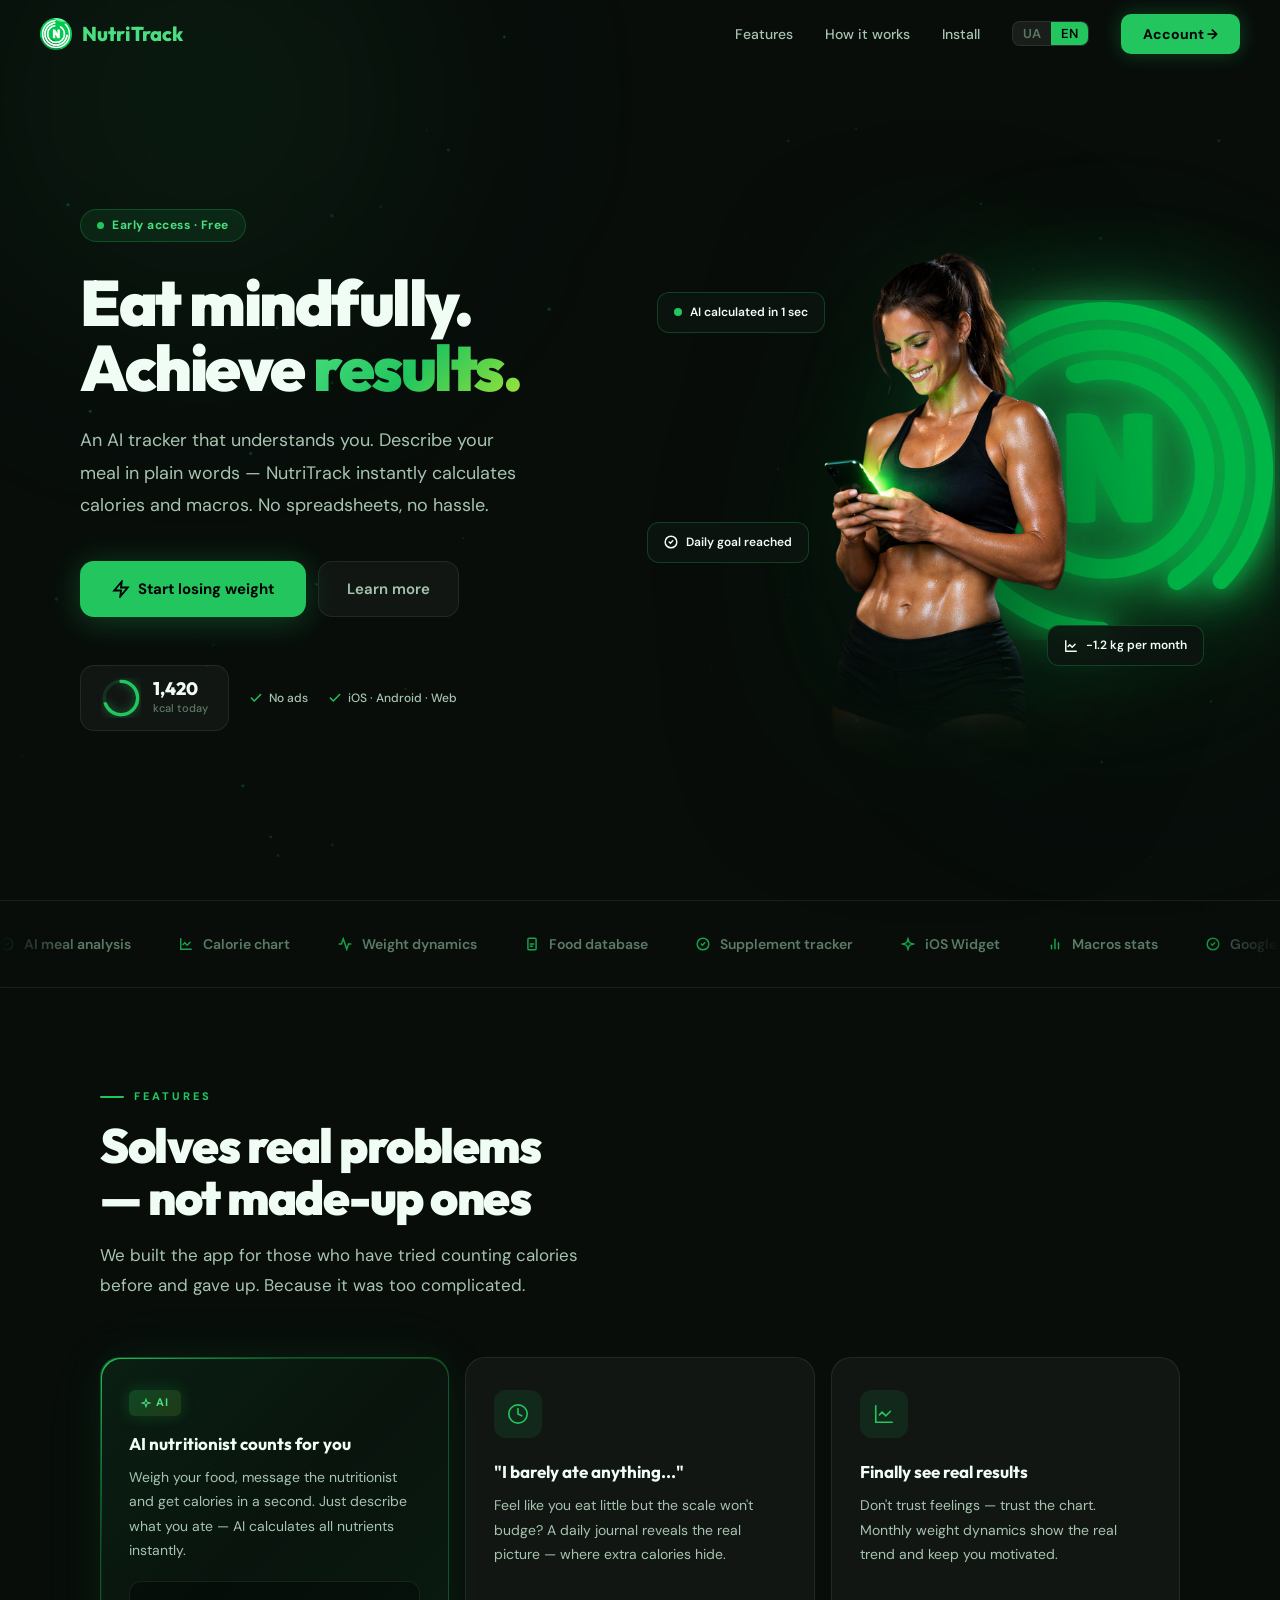
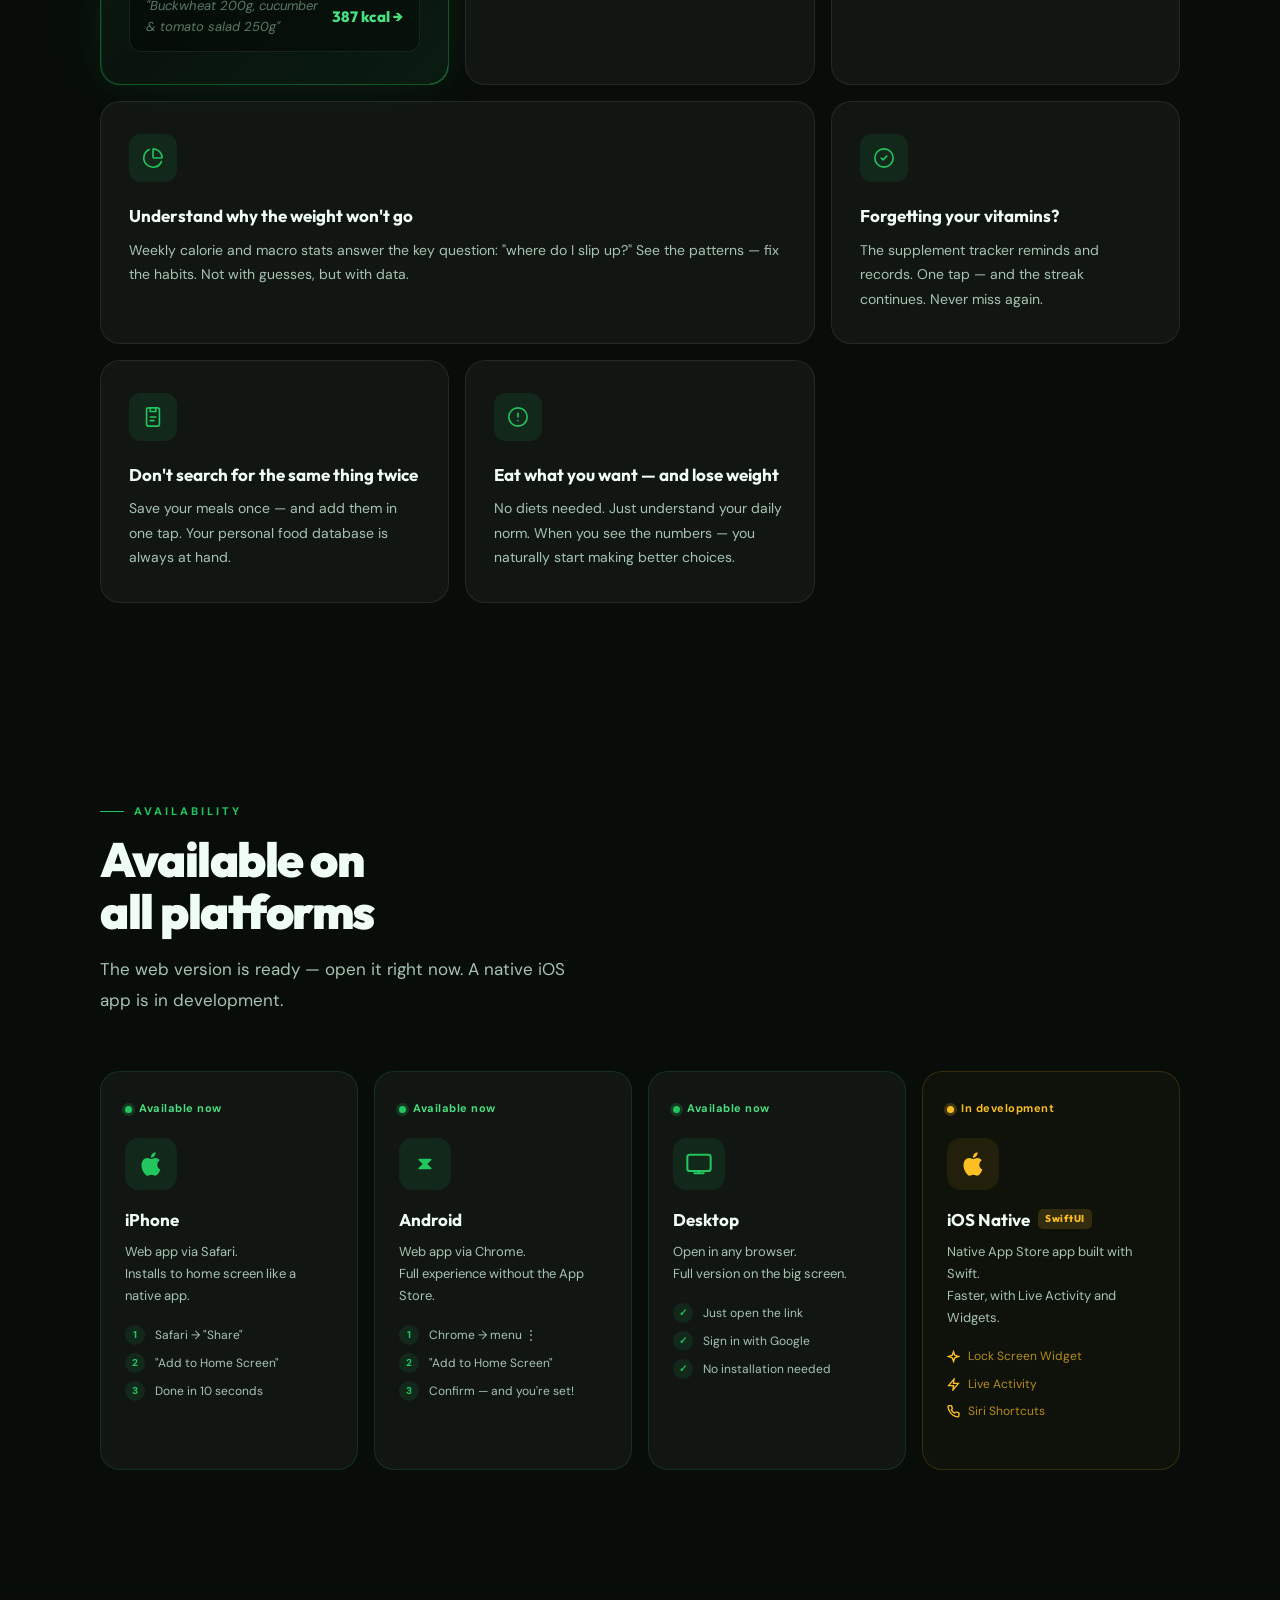
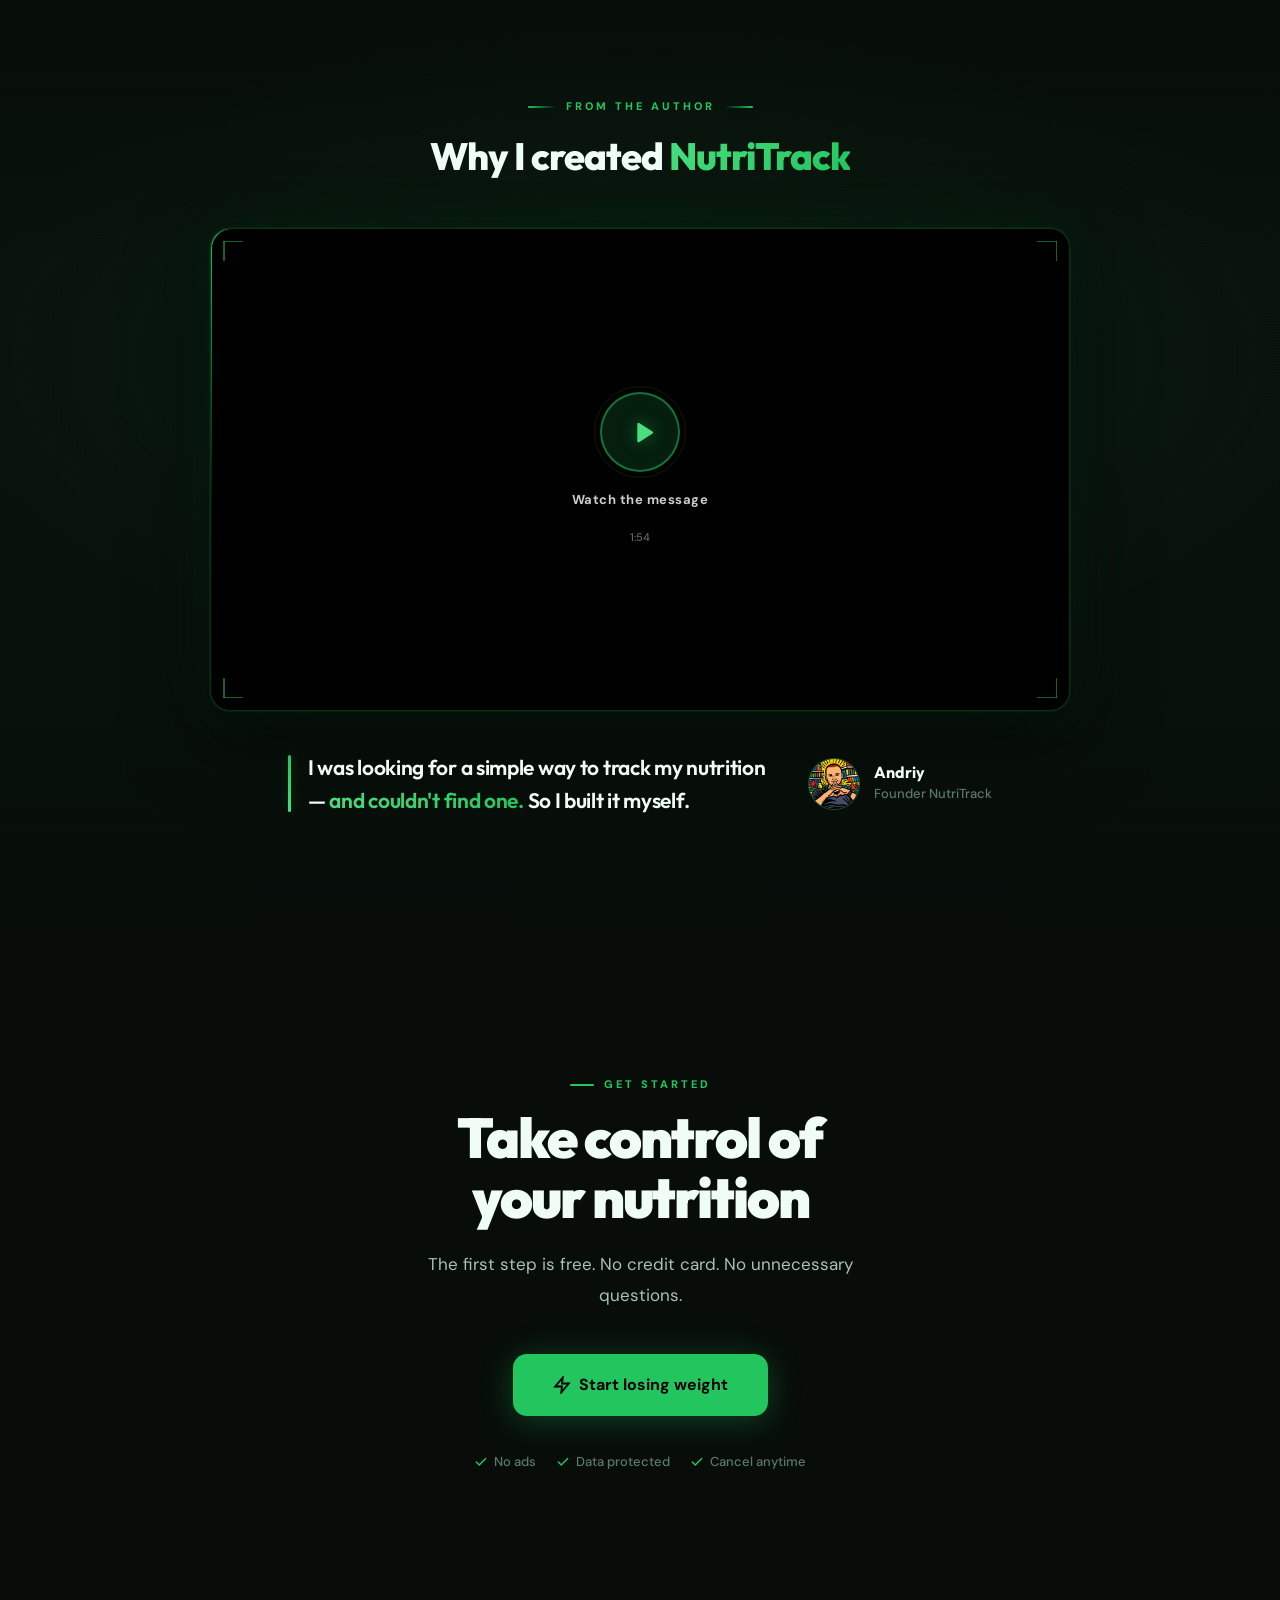
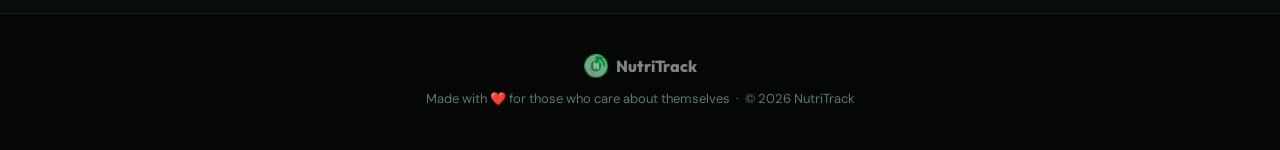
==== commit 10daa46d: "Optimization" ====
--- a/en.html
+++ b/en.html
@@ -437,6 +437,15 @@
       white-space: nowrap;
     }
     .marquee-item svg { color: var(--g600); flex-shrink: 0; }
+    .marquee-section::before,
+    .marquee-section::after {
+      content: '';
+      position: absolute;
+      top: 0; bottom: 0; width: 80px;
+      z-index: 2; pointer-events: none;
+    }
+    .marquee-section::before { left: 0; background: linear-gradient(90deg, var(--bg), transparent); }
+    .marquee-section::after { right: 0; background: linear-gradient(270deg, var(--bg), transparent); }
 
     /* ── SECTIONS ── */
     .section {
@@ -1244,6 +1253,37 @@
     @media (max-width: 600px) {
       .section { padding: 72px 20px; }
       .stats-grid { grid-template-columns: 1fr 1fr; }
+    }
+
+    /* ── MOBILE PERFORMANCE ── */
+    @media (max-width: 768px) {
+      body::after { display: none; }
+      #particles-canvas { opacity: 0.2; }
+      .glow-orb { opacity: 0.25; }
+      .glow-orb-1 { width: 300px; height: 300px; filter: blur(80px); }
+      .glow-orb-2 { width: 250px; height: 250px; filter: blur(80px); }
+      .bento-ai::after { animation: none; }
+      .author-video-glow { display: none; }
+      .author-video-wrap::before { display: none; }
+      .float-badge { backdrop-filter: none; -webkit-backdrop-filter: none; }
+      .live-counter { backdrop-filter: none; -webkit-backdrop-filter: none; }
+      .btn-ghost { backdrop-filter: none; -webkit-backdrop-filter: none; }
+      .hero-logo-anim { width: 200px; height: 200px; filter: drop-shadow(0 0 12px rgba(34,197,94,0.5)); }
+      .cta-section { padding: 100px 20px; }
+      .author-section { padding: 80px 20px; }
+      .author-play-btn::before { animation: none; }
+    }
+    @media (max-width: 400px) {
+      .hero { padding: 100px 16px 48px; gap: 40px; }
+      .hero h1 { letter-spacing: -1.5px; }
+      .hero-btns { gap: 8px; }
+      .btn-primary { padding: 14px 24px; font-size: 14px; }
+      .btn-ghost { padding: 13px 20px; font-size: 14px; }
+      .bento-card { padding: 24px 20px; }
+      .platform-card { padding: 24px 20px; }
+      .install-card { padding: 28px 24px; }
+      .stats-grid { grid-template-columns: 1fr; }
+      .stat-num { font-size: 40px; }
     }
   </style>
 </head>
@@ -1533,7 +1573,7 @@
       <div class="author-cinema reveal d1">
         <div class="author-video-glow"></div>
         <div class="author-video-wrap" id="author-video-wrap">
-          <video id="author-video" src="./videoen.mp4#t=1" playsinline preload="auto"></video>
+          <video id="author-video" src="./videoen.mp4#t=1" playsinline preload="metadata"></video>
           <div class="author-play-overlay" id="author-play-overlay">
             <div class="author-play-btn">
               <svg width="28" height="28" viewBox="0 0 24 24" fill="currentColor"><path d="M8 5.14v14.72a1 1 0 0 0 1.5.86l11.5-7.36a1 1 0 0 0 0-1.72L9.5 4.28A1 1 0 0 0 8 5.14z"/></svg>
@@ -1601,11 +1641,14 @@
   </footer>
 
   <script>
-    // ── PARTICLES ──────────────────────────────────────────────────────
+    // ── PARTICLES (optimized) ────────────────────────────────────────
     (function() {
       const canvas = document.getElementById('particles-canvas');
       const ctx = canvas.getContext('2d');
-      let W, H, particles = [];
+      let W, H, particles = [], raf;
+      const isMobile = window.innerWidth < 768;
+      const N = isMobile ? 20 : 55;
+      const CONN_DIST = isMobile ? 0 : 130;
 
       function resize() {
         W = canvas.width  = window.innerWidth;
@@ -1614,21 +1657,28 @@
       window.addEventListener('resize', resize);
       resize();
 
-      const N = 55;
       for (let i = 0; i < N; i++) {
         particles.push({
           x: Math.random() * W,
           y: Math.random() * H,
           r: Math.random() * 1.5 + 0.3,
-          vx: (Math.random() - 0.5) * 0.25,
-          vy: (Math.random() - 0.5) * 0.25,
+          vx: (Math.random() - 0.5) * 0.2,
+          vy: (Math.random() - 0.5) * 0.2,
           a: Math.random() * 0.5 + 0.1,
         });
       }
 
+      let isVisible = true;
+      document.addEventListener('visibilitychange', () => {
+        isVisible = !document.hidden;
+        if (isVisible) raf = requestAnimationFrame(draw);
+      });
+
       function draw() {
+        if (!isVisible) return;
         ctx.clearRect(0, 0, W, H);
-        particles.forEach(p => {
+        for (let i = 0; i < N; i++) {
+          const p = particles[i];
           p.x += p.vx; p.y += p.vy;
           if (p.x < 0) p.x = W; if (p.x > W) p.x = 0;
           if (p.y < 0) p.y = H; if (p.y > H) p.y = 0;
@@ -1636,27 +1686,28 @@
           ctx.arc(p.x, p.y, p.r, 0, Math.PI * 2);
           ctx.fillStyle = `rgba(34,197,94,${p.a})`;
           ctx.fill();
-        });
-
-        // connections
-        for (let i = 0; i < N; i++) {
-          for (let j = i + 1; j < N; j++) {
-            const dx = particles[i].x - particles[j].x;
-            const dy = particles[i].y - particles[j].y;
-            const dist = Math.sqrt(dx*dx + dy*dy);
-            if (dist < 130) {
-              ctx.beginPath();
-              ctx.moveTo(particles[i].x, particles[i].y);
-              ctx.lineTo(particles[j].x, particles[j].y);
-              ctx.strokeStyle = `rgba(34,197,94,${0.06 * (1 - dist/130)})`;
-              ctx.lineWidth = 0.5;
-              ctx.stroke();
+        }
+        if (CONN_DIST > 0) {
+          for (let i = 0; i < N; i++) {
+            for (let j = i + 1; j < N; j++) {
+              const dx = particles[i].x - particles[j].x;
+              const dy = particles[i].y - particles[j].y;
+              const d2 = dx*dx + dy*dy;
+              if (d2 < CONN_DIST * CONN_DIST) {
+                const dist = Math.sqrt(d2);
+                ctx.beginPath();
+                ctx.moveTo(particles[i].x, particles[i].y);
+                ctx.lineTo(particles[j].x, particles[j].y);
+                ctx.strokeStyle = `rgba(34,197,94,${0.06 * (1 - dist/CONN_DIST)})`;
+                ctx.lineWidth = 0.5;
+                ctx.stroke();
+              }
             }
           }
         }
-        requestAnimationFrame(draw);
+        raf = requestAnimationFrame(draw);
       }
-      draw();
+      raf = requestAnimationFrame(draw);
     })();
 
     // ── NAV SCROLL ─────────────────────────────────────────────────────
@@ -1671,6 +1722,33 @@
       entries.forEach(e => { if (e.isIntersecting) { e.target.classList.add('visible'); io.unobserve(e.target); } });
     }, { threshold: 0.12 });
     reveals.forEach(el => io.observe(el));
+
+    // ── MARQUEE DYNAMIC CLONE ──────────────────────────────────────────
+    (function() {
+      const track = document.getElementById('marquee');
+      if (!track) return;
+      const items = track.querySelectorAll('.marquee-item');
+      const origCount = items.length / 2;
+      const itemW = 190;
+      const setsNeeded = Math.ceil((window.innerWidth * 3) / (origCount * itemW));
+      const extra = Math.max(0, setsNeeded - 2);
+      for (let s = 0; s < extra; s++) {
+        for (let i = 0; i < origCount; i++) {
+          track.appendChild(items[i].cloneNode(true));
+        }
+      }
+      const totalSets = 2 + extra;
+      const pct = (100 / totalSets).toFixed(4);
+      track.style.animation = `marquee ${12 * totalSets}s linear infinite`;
+      const sheet = document.styleSheets[0];
+      for (let i = 0; i < sheet.cssRules.length; i++) {
+        if (sheet.cssRules[i].name === 'marquee') {
+          sheet.deleteRule(i);
+          sheet.insertRule(`@keyframes marquee { from{transform:translateX(0)} to{transform:translateX(-${pct}%)} }`, i);
+          break;
+        }
+      }
+    })();
 
     // 3D tilt removed
 
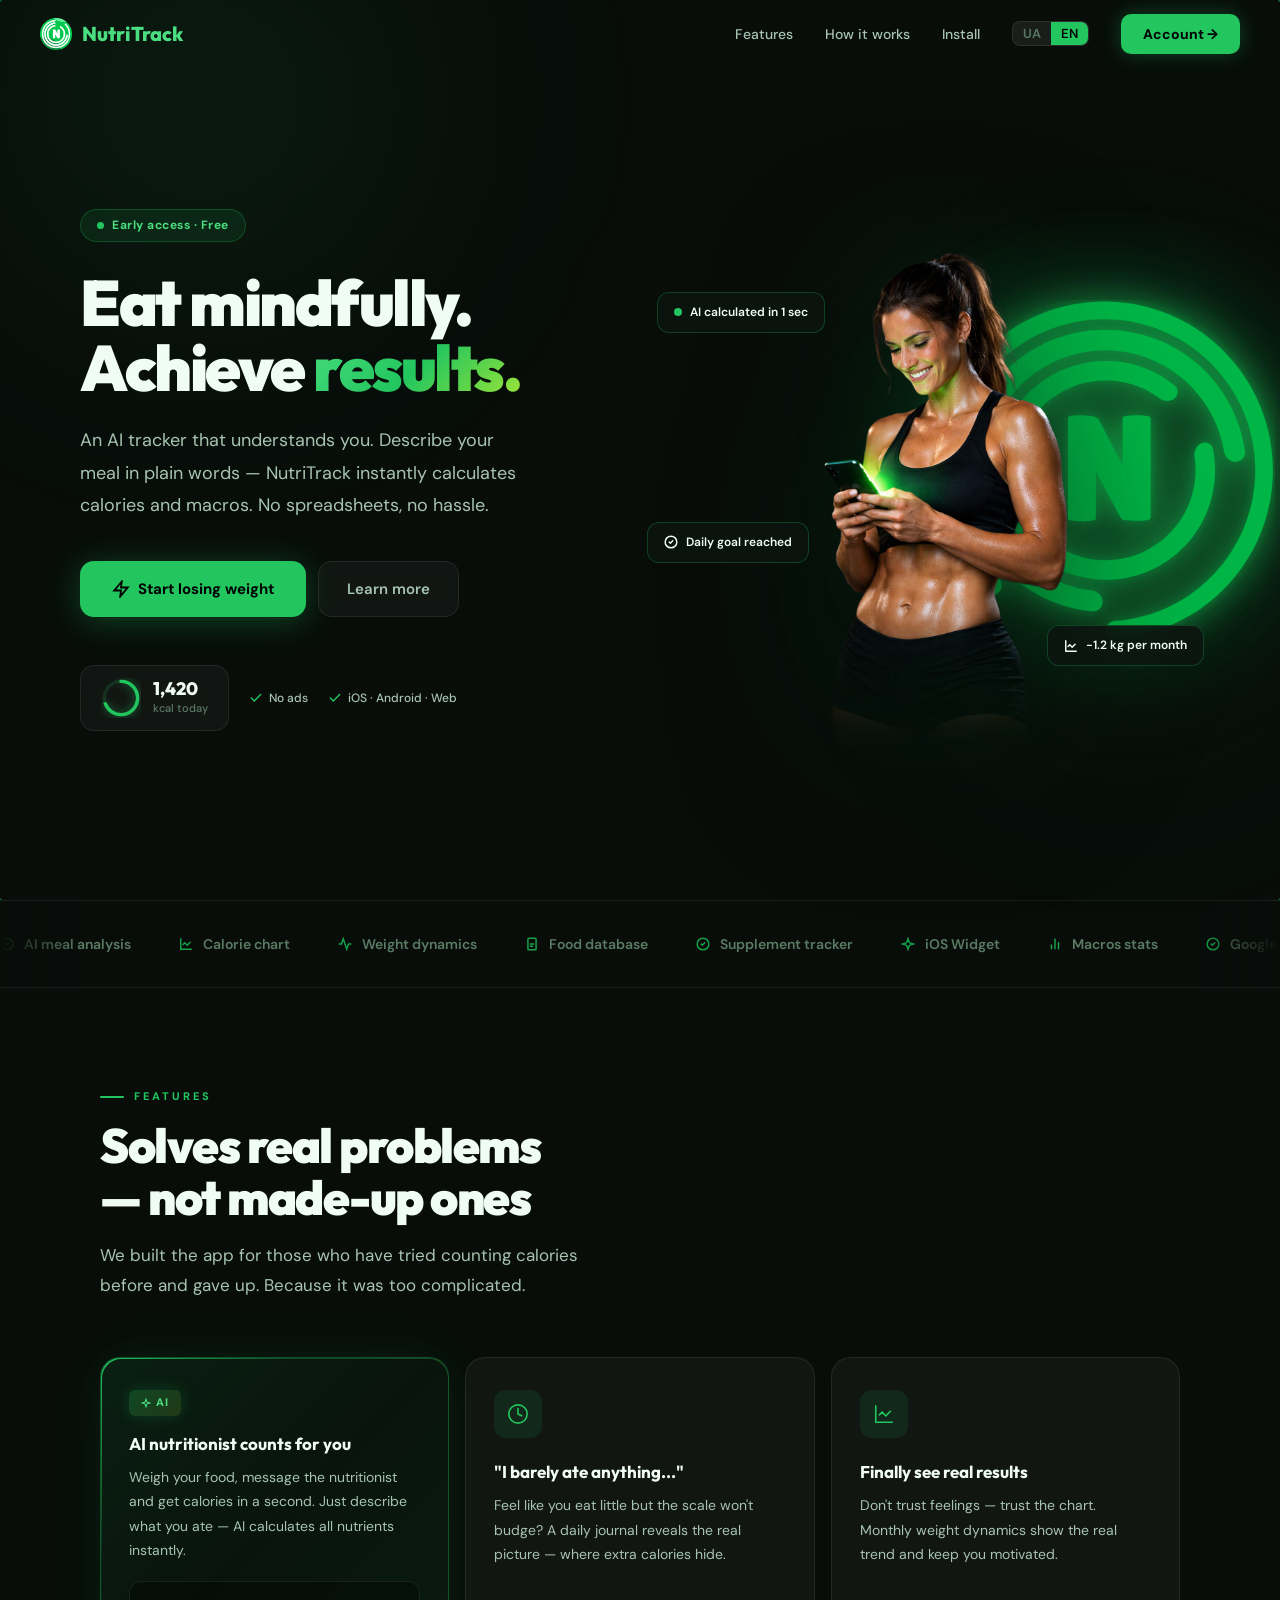
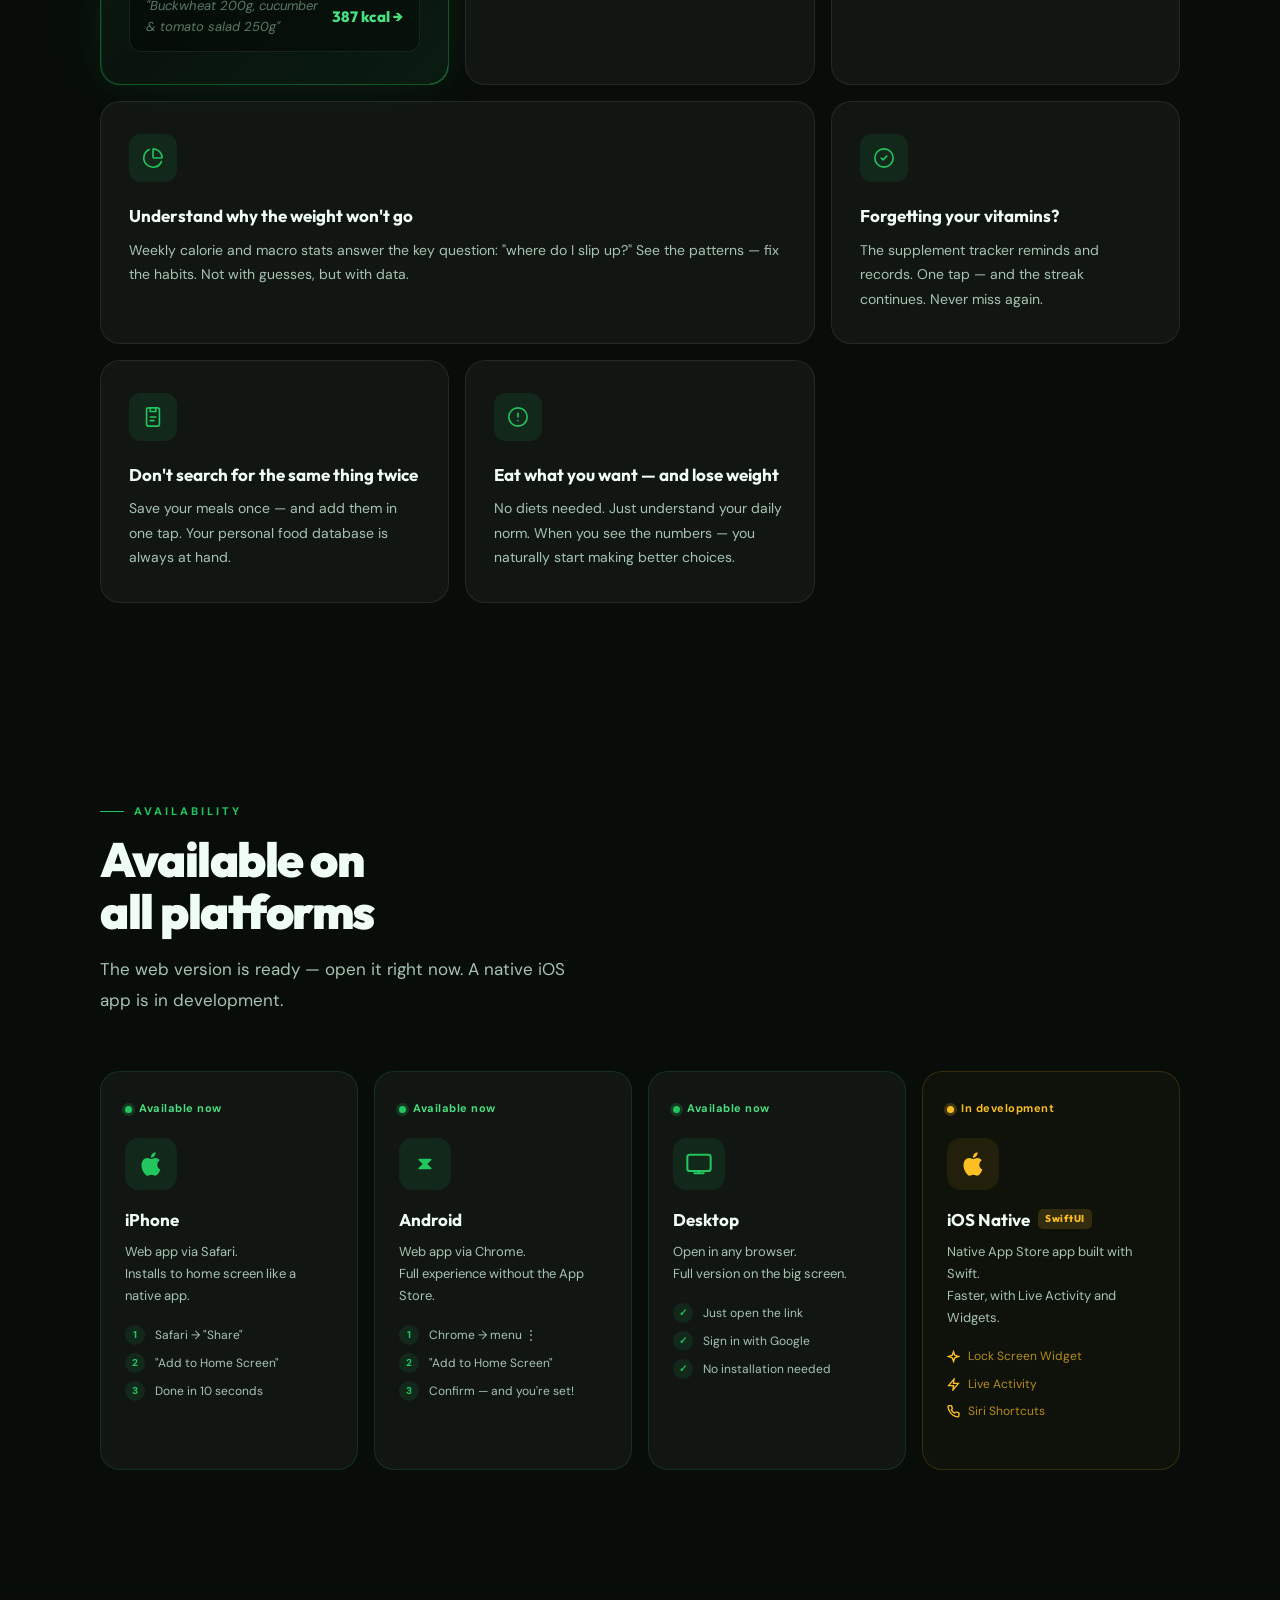
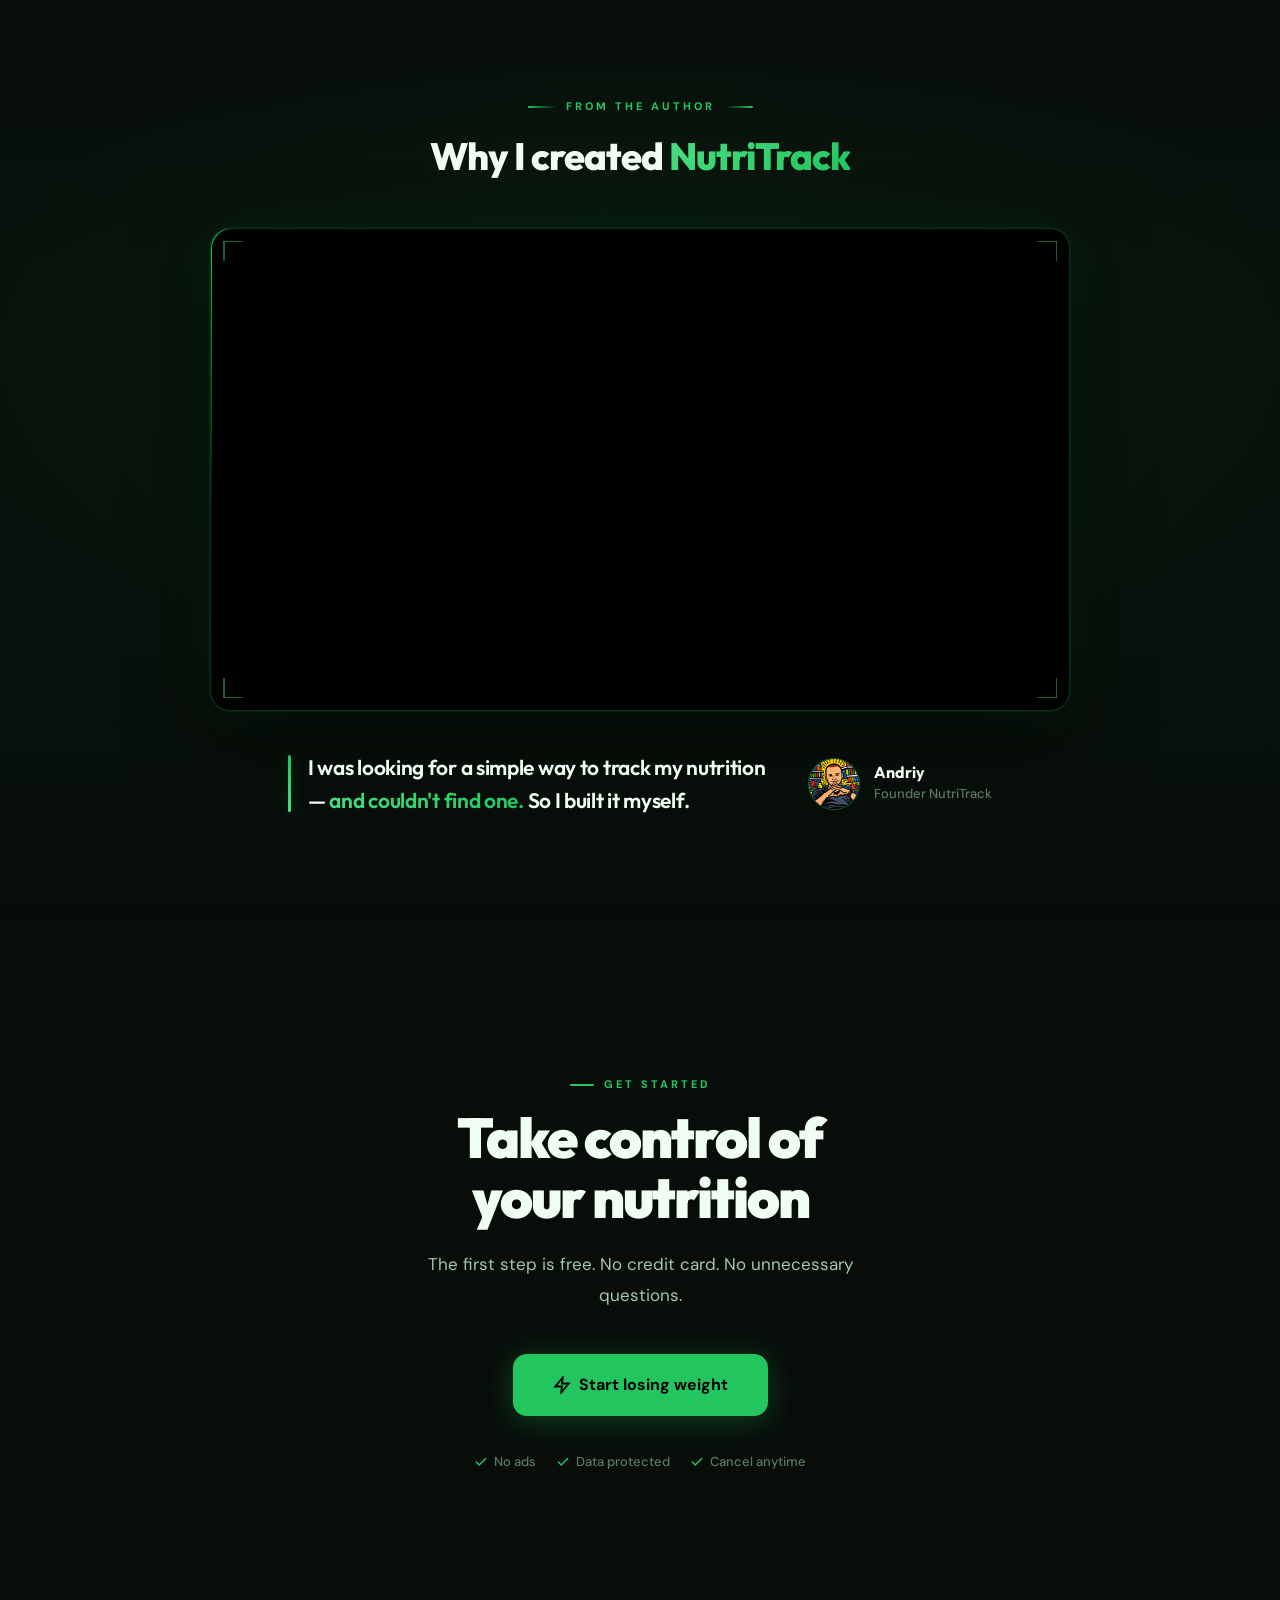
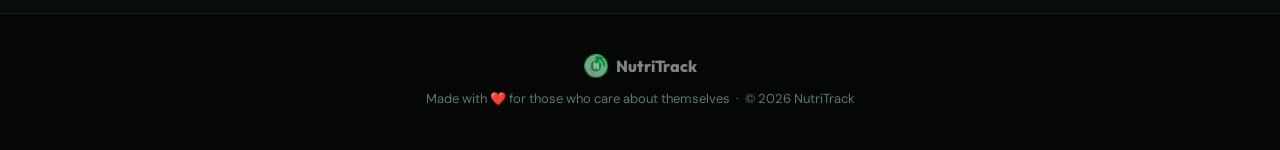
==== commit 955ba905: "Video" ====
--- a/en.html
+++ b/en.html
@@ -973,7 +973,6 @@
       overflow: hidden;
       aspect-ratio: 16/9;
       background: #000;
-      cursor: pointer;
       z-index: 1;
       border: 1.5px solid rgba(34,197,94,0.25);
       box-shadow:
@@ -1272,6 +1271,9 @@
       .cta-section { padding: 100px 20px; }
       .author-section { padding: 80px 20px; }
       .author-play-btn::before { animation: none; }
+      .hero-visual { display: none; }
+      .hero-live { display: none; }
+      .hero { min-height: auto; padding-bottom: 60px; }
     }
     @media (max-width: 400px) {
       .hero { padding: 100px 16px 48px; gap: 40px; }
@@ -1573,14 +1575,7 @@
       <div class="author-cinema reveal d1">
         <div class="author-video-glow"></div>
         <div class="author-video-wrap" id="author-video-wrap">
-          <video id="author-video" src="./videoen.mp4#t=1" playsinline preload="metadata"></video>
-          <div class="author-play-overlay" id="author-play-overlay">
-            <div class="author-play-btn">
-              <svg width="28" height="28" viewBox="0 0 24 24" fill="currentColor"><path d="M8 5.14v14.72a1 1 0 0 0 1.5.86l11.5-7.36a1 1 0 0 0 0-1.72L9.5 4.28A1 1 0 0 0 8 5.14z"/></svg>
-            </div>
-            <div class="author-play-label">Watch the message</div>
-            <div class="author-play-duration">1:54</div>
-          </div>
+          <div style="padding:56.25% 0 0 0;position:relative;"><iframe src="https://player.vimeo.com/video/1169202849?badge=0&amp;autopause=0&amp;player_id=0&amp;app_id=58479" frameborder="0" allow="autoplay; fullscreen; picture-in-picture; clipboard-write; encrypted-media; web-share" referrerpolicy="strict-origin-when-cross-origin" style="position:absolute;top:0;left:0;width:100%;height:100%;" title="NutriTrack_en"></iframe></div>
           <span class="author-corner author-corner--tl"></span>
           <span class="author-corner author-corner--tr"></span>
           <span class="author-corner author-corner--bl"></span>
@@ -1752,36 +1747,7 @@
 
     // 3D tilt removed
 
-    // ── AUTHOR VIDEO PLAYER ─────────────────────────────────────────────
-    (function() {
-      const video = document.getElementById('author-video');
-      const overlay = document.getElementById('author-play-overlay');
-      const wrap = document.getElementById('author-video-wrap');
-      if (!video || !overlay) return;
-
-      let userStarted = false;
-
-      overlay.addEventListener('click', function() {
-        userStarted = true;
-        overlay.classList.add('is-hidden');
-        video.controls = true;
-        video.currentTime = 0;
-        video.play();
-      });
-
-      video.addEventListener('pause', function() {
-        if (!userStarted || (!video.ended && video.currentTime > 0.5)) return;
-        userStarted = false;
-        overlay.classList.remove('is-hidden');
-        video.controls = false;
-      });
-
-      video.addEventListener('ended', function() {
-        userStarted = false;
-        overlay.classList.remove('is-hidden');
-        video.controls = false;
-      });
-    })();
+    // (video player removed — using Vimeo embed)
 
     // ── LIVE CALORIE COUNTER ───────────────────────────────────────────
     (function() {
@@ -1808,5 +1774,6 @@
       }, 800);
     })();
   </script>
+  <script src="https://player.vimeo.com/api/player.js"></script>
 </body>
 </html>
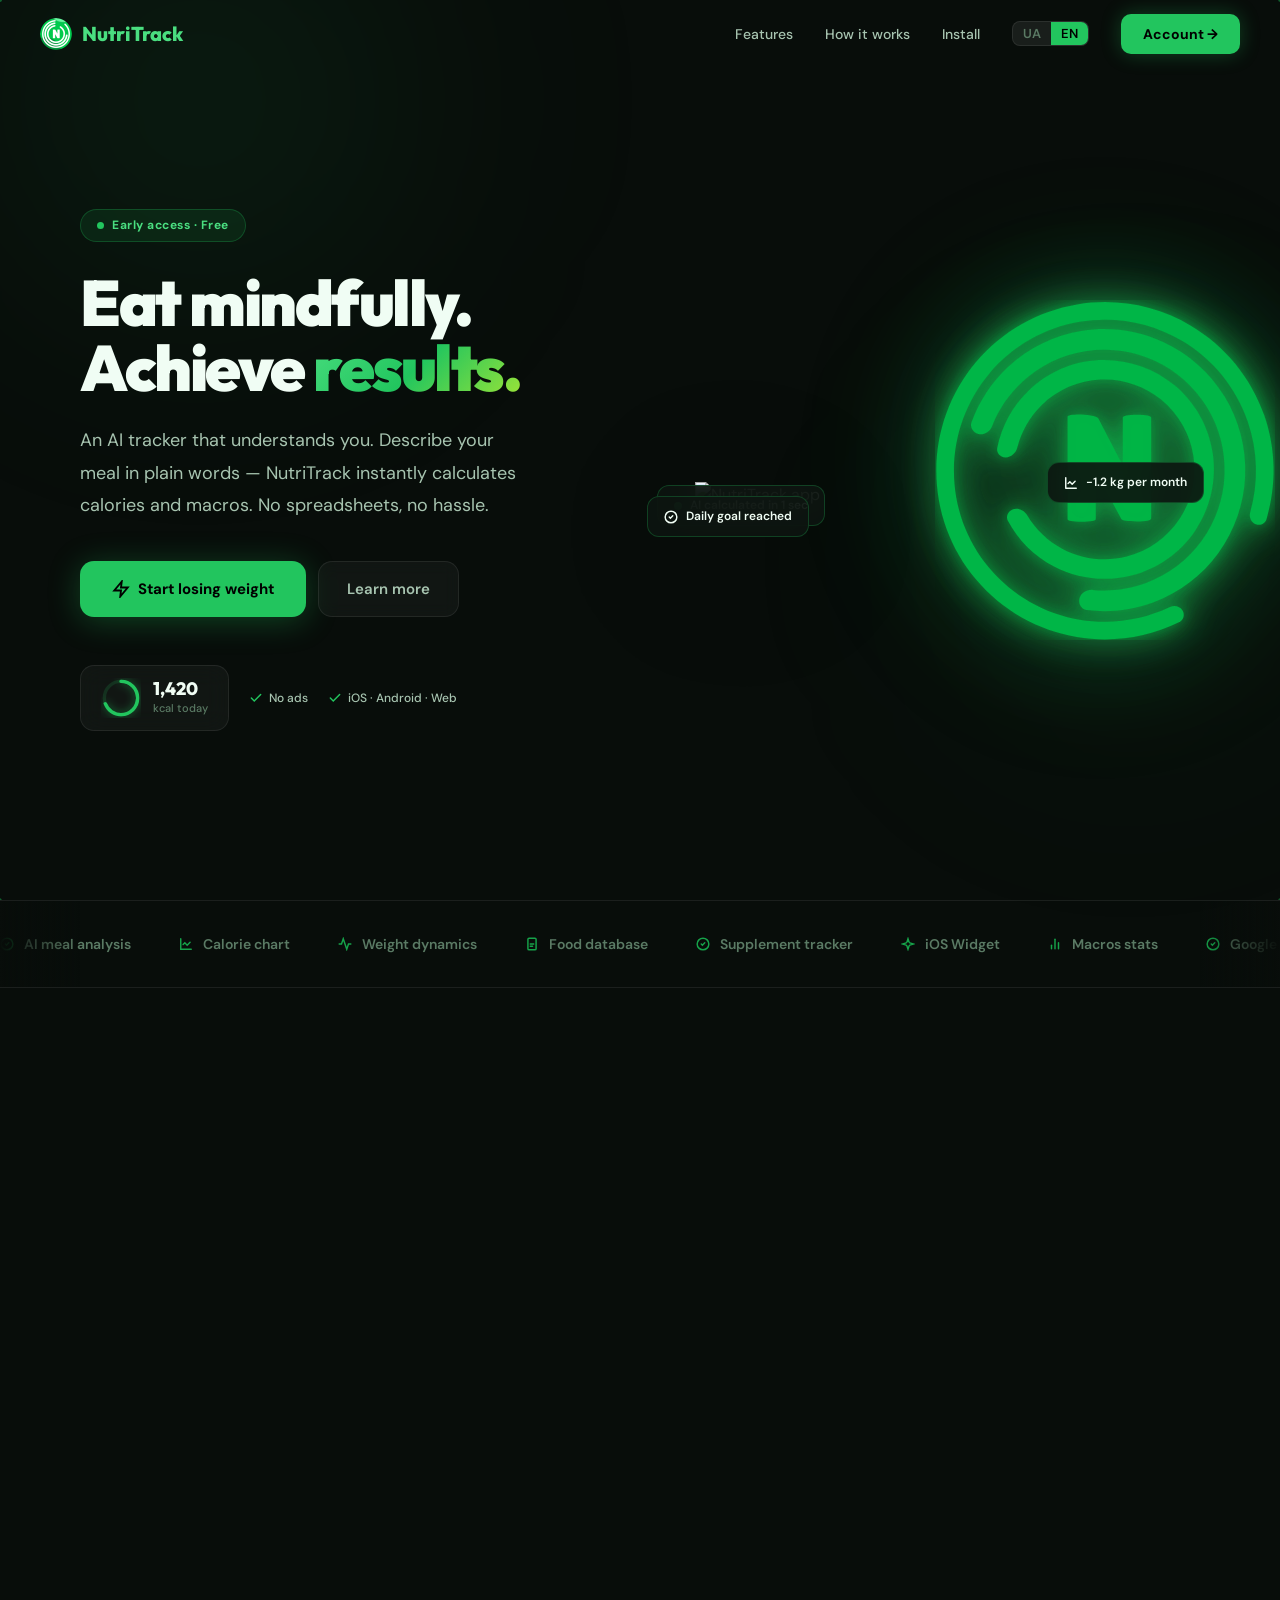
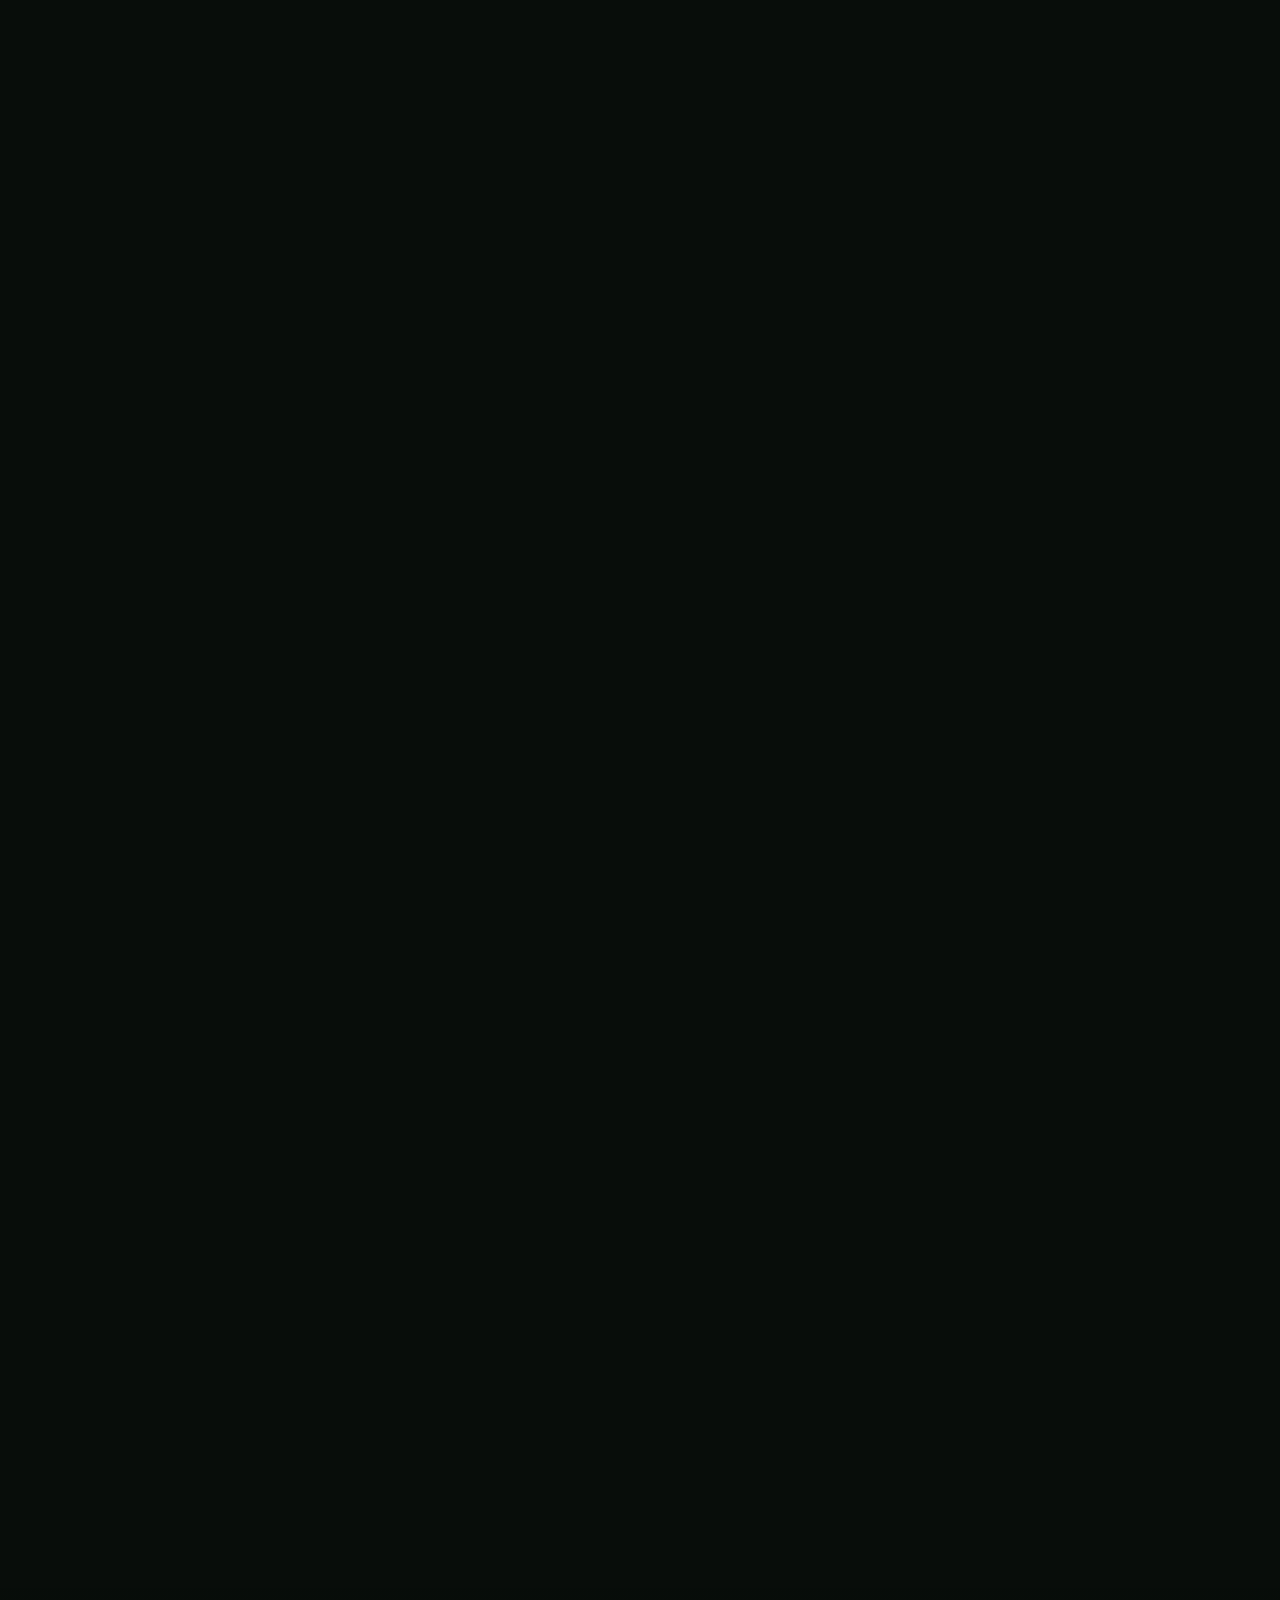
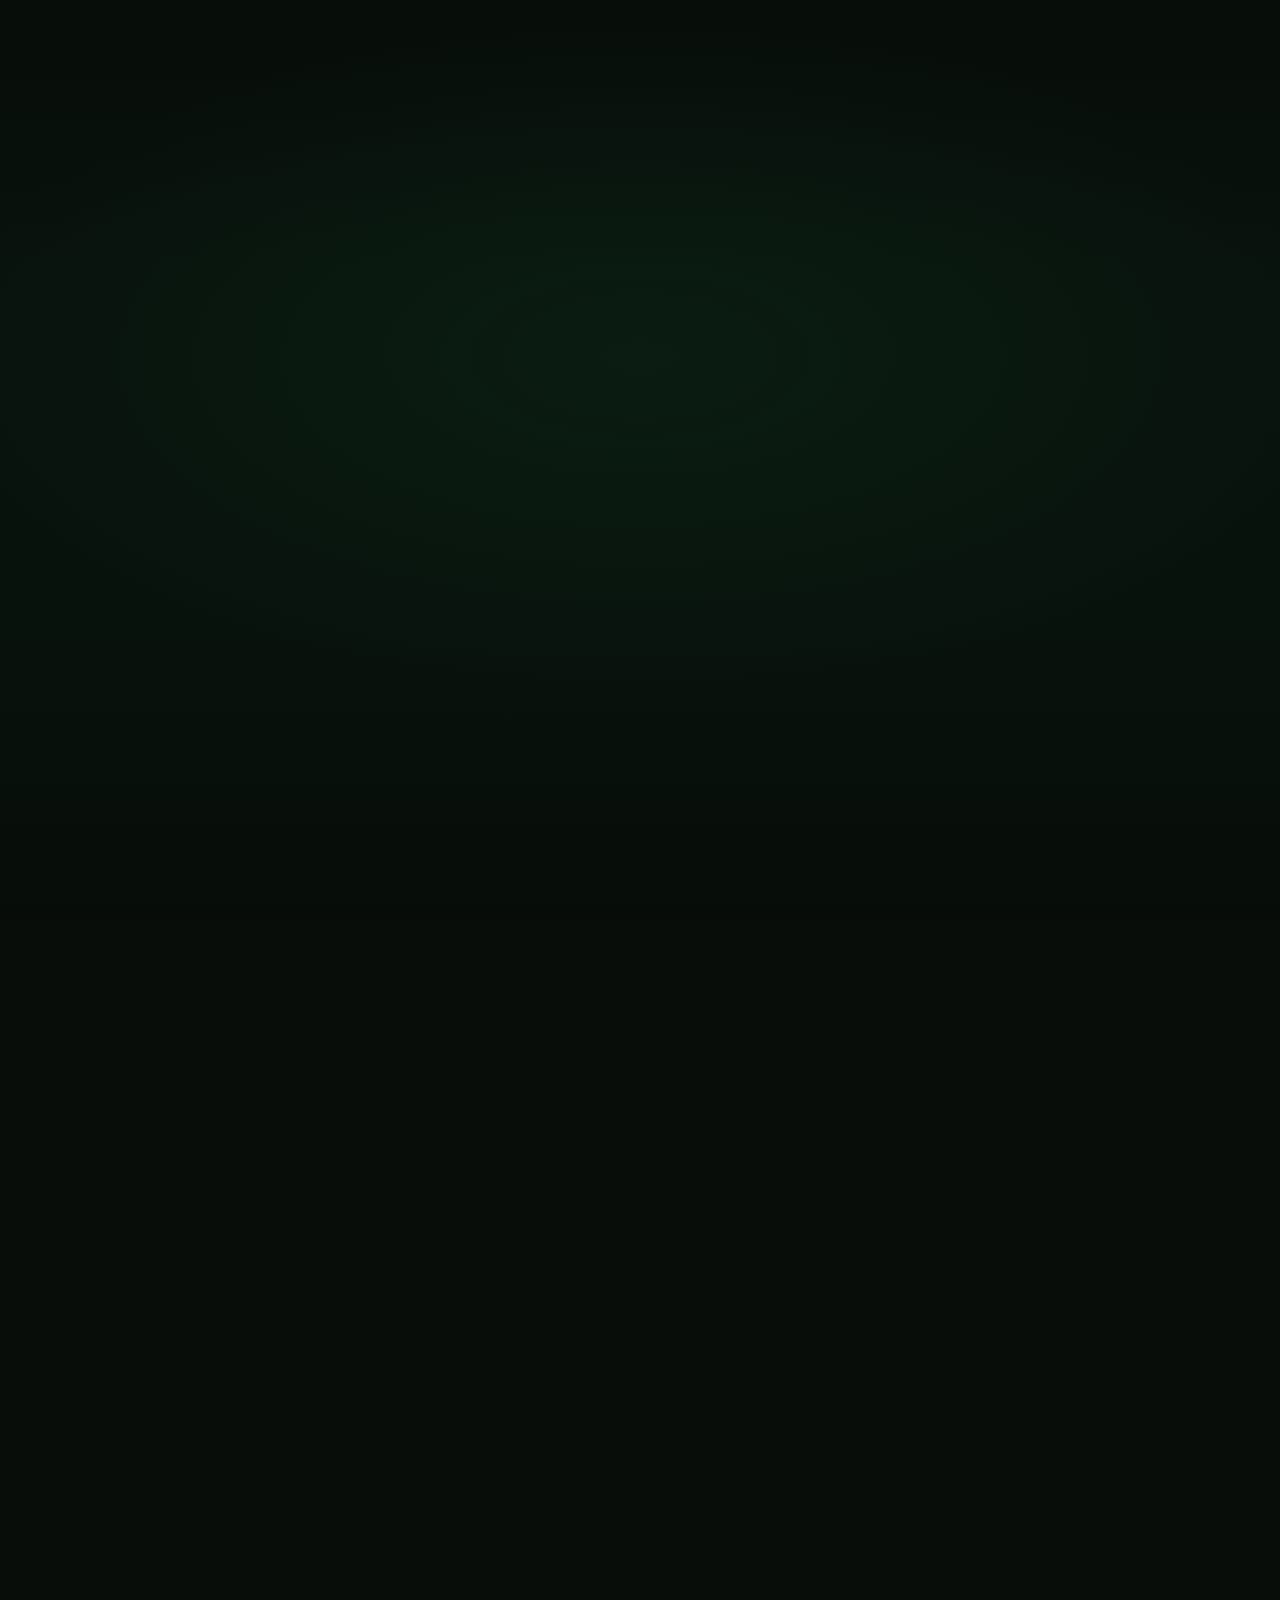
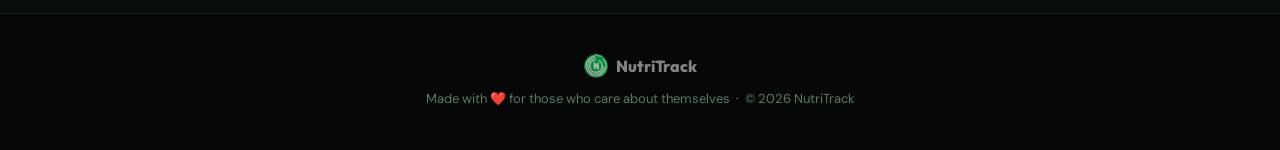
==== commit 6ba090ab: "Optimization" ====
--- a/en.html
+++ b/en.html
@@ -20,1274 +20,8 @@
   <link rel="preconnect" href="https://fonts.gstatic.com" crossorigin />
   <link href="https://fonts.googleapis.com/css2?family=Outfit:wght@400;500;600;700;800;900&family=DM+Sans:ital,opsz,wght@0,9..40,400;0,9..40,500;0,9..40,600;0,9..40,700;1,9..40,400&display=swap" rel="stylesheet" />
 
-  <style>
-    *, *::before, *::after { box-sizing: border-box; margin: 0; padding: 0; }
-
-    :root {
-      --g50:  #f0fdf4;
-      --g100: #dcfce7;
-      --g200: #bbf7d0;
-      --g300: #86efac;
-      --g400: #4ade80;
-      --g500: #22c55e;
-      --g600: #16a34a;
-      --g700: #15803d;
-      --bg:   #080d0a;
-      --bg2:  #0d1410;
-      --bg3:  #111a14;
-      --surf: rgba(255,255,255,0.04);
-      --surf2:rgba(255,255,255,0.07);
-      --brd:  rgba(255,255,255,0.08);
-      --brd2: rgba(34,197,94,0.25);
-      --t1:   #f0fdf4;
-      --t2:   #a7c4b0;
-      --t3:   #5a7a64;
-      --r:    18px;
-    }
-
-    html { scroll-behavior: smooth; }
-
-    body {
-      font-family: 'DM Sans', sans-serif;
-      background: var(--bg);
-      color: var(--t1);
-      line-height: 1.6;
-      overflow-x: hidden;
-      -webkit-font-smoothing: antialiased;
-    }
-
-    /* ── CANVAS PARTICLES ── */
-    #particles-canvas {
-      position: fixed;
-      inset: 0;
-      z-index: 0;
-      pointer-events: none;
-      opacity: 0.45;
-    }
-
-    /* ── NOISE ── */
-    body::after {
-      content: '';
-      position: fixed;
-      inset: 0;
-      pointer-events: none;
-      z-index: 1;
-      opacity: 0.03;
-      background-image: url("image/svg+xml,%3Csvg viewBox='0 0 256 256' xmlns='http://www.w3.org/2000/svg'%3E%3Cfilter id='n'%3E%3CfeTurbulence type='fractalNoise' baseFrequency='0.85' numOctaves='4' stitchTiles='stitch'/%3E%3C/filter%3E%3Crect width='100%25' height='100%25' filter='url(%23n)'/%3E%3C/svg%3E");
-      background-size: 200px;
-    }
-
-    /* ── GLOW BG ── */
-    .glow-orb {
-      position: fixed;
-      border-radius: 50%;
-      pointer-events: none;
-      filter: blur(120px);
-      z-index: 0;
-    }
-    .glow-orb-1 {
-      width: 600px; height: 600px;
-      top: -200px; left: -100px;
-      background: radial-gradient(circle, rgba(34,197,94,0.12) 0%, transparent 70%);
-    }
-    .glow-orb-2 {
-      width: 500px; height: 500px;
-      bottom: 10%; right: -100px;
-      background: radial-gradient(circle, rgba(34,197,94,0.08) 0%, transparent 70%);
-    }
-
-    /* ── NAV ── */
-    nav {
-      position: fixed; top: 0; left: 0; right: 0; z-index: 100;
-      padding: 0 40px;
-      display: flex; align-items: center; justify-content: space-between;
-      height: 68px;
-      transition: all 0.4s;
-    }
-    nav.scrolled {
-      background: rgba(8,13,10,0.8);
-      backdrop-filter: blur(24px) saturate(1.5);
-      -webkit-backdrop-filter: blur(24px) saturate(1.5);
-      border-bottom: 1px solid var(--brd);
-    }
-    .nav-logo {
-      font-family: 'Outfit', sans-serif;
-      font-weight: 800; font-size: 20px;
-      color: var(--g400);
-      display: flex; align-items: center; gap: 10px;
-      text-decoration: none;
-      position: relative; z-index: 1;
-    }
-    .nav-logo img { width: 32px; height: 32px; border-radius: 9px; }
-    .nav-links {
-      display: flex; align-items: center; gap: 32px;
-      position: relative; z-index: 1;
-    }
-    .nav-link {
-      font-size: 14px; font-weight: 500; color: var(--t2);
-      text-decoration: none; transition: color 0.2s;
-    }
-    .nav-link:hover { color: var(--t1); }
-    .nav-cta {
-      background: var(--g500);
-      color: #000;
-      border: none; border-radius: 10px;
-      padding: 9px 22px;
-      font-family: 'DM Sans', sans-serif;
-      font-size: 14px; font-weight: 700;
-      cursor: pointer; text-decoration: none;
-      transition: all 0.2s;
-      box-shadow: 0 0 20px rgba(34,197,94,0.3);
-    }
-    .nav-cta:hover {
-      background: var(--g400);
-      box-shadow: 0 0 32px rgba(34,197,94,0.5);
-      transform: translateY(-1px);
-    }
-    .lang-toggle {
-      display: flex; align-items: center;
-      background: var(--surf2);
-      border: 1px solid var(--brd);
-      border-radius: 8px;
-      overflow: hidden;
-      font-family: 'DM Sans', sans-serif;
-      font-size: 13px; font-weight: 600;
-    }
-    .lang-toggle a {
-      padding: 5px 10px;
-      color: var(--t3);
-      text-decoration: none;
-      transition: all 0.2s;
-      line-height: 1;
-    }
-    .lang-toggle a:hover { color: var(--t2); }
-    .lang-toggle a.active {
-      background: var(--g500);
-      color: #000;
-    }
-    @media (max-width: 700px) {
-      nav { padding: 0 20px; }
-      .nav-link { display: none; }
-    }
-
-    /* ── HERO ── */
-    .hero {
-      min-height: 100vh;
-      display: grid;
-      grid-template-columns: 1fr 1fr;
-      gap: 60px;
-      align-items: center;
-      max-width: 1200px;
-      margin: 0 auto;
-      padding: 120px 40px 80px;
-      position: relative;
-      z-index: 2;
-    }
-
-    .hero-badge {
-      display: inline-flex; align-items: center; gap: 8px;
-      background: rgba(34,197,94,0.1);
-      border: 1px solid rgba(34,197,94,0.25);
-      border-radius: 100px; padding: 6px 16px;
-      font-size: 12px; font-weight: 700;
-      color: var(--g400);
-      margin-bottom: 28px;
-      letter-spacing: 0.5px;
-    }
-    .badge-dot {
-      width: 7px; height: 7px; border-radius: 50%;
-      background: var(--g500);
-      animation: pulse-dot 2s infinite;
-    }
-    @keyframes pulse-dot {
-      0%,100% { box-shadow: 0 0 0 0 rgba(34,197,94,0.4); }
-      50%      { box-shadow: 0 0 0 6px rgba(34,197,94,0); }
-    }
-
-    .hero h1 {
-      font-family: 'Outfit', sans-serif;
-      font-weight: 900;
-      font-size: clamp(40px, 5vw, 68px);
-      line-height: 1.02;
-      letter-spacing: -2.5px;
-      color: var(--t1);
-      margin-bottom: 24px;
-    }
-    .hero h1 .accent {
-      background: linear-gradient(135deg, var(--g400) 0%, var(--g500) 50%, #a3e635 100%);
-      -webkit-background-clip: text;
-      -webkit-text-fill-color: transparent;
-      background-clip: text;
-    }
-
-    .hero-desc {
-      font-size: clamp(16px, 1.8vw, 18px);
-      color: var(--t2);
-      max-width: 440px;
-      margin-bottom: 40px;
-      line-height: 1.8;
-    }
-
-    .hero-btns {
-      display: flex; gap: 12px; flex-wrap: wrap;
-      margin-bottom: 48px;
-    }
-    .btn-primary {
-      background: var(--g500);
-      color: #000;
-      border: none; border-radius: 14px;
-      padding: 16px 32px;
-      font-family: 'DM Sans', sans-serif;
-      font-size: 15px; font-weight: 700;
-      cursor: pointer; text-decoration: none;
-      transition: all 0.25s cubic-bezier(0.16,1,0.3,1);
-      box-shadow: 0 4px 32px rgba(34,197,94,0.3);
-      display: inline-flex; align-items: center; gap: 8px;
-      position: relative; overflow: hidden;
-    }
-    .btn-primary::before {
-      content: '';
-      position: absolute; inset: 0;
-      background: linear-gradient(135deg, rgba(255,255,255,0.2), transparent);
-      opacity: 0;
-      transition: opacity 0.25s;
-    }
-    .btn-primary:hover { transform: translateY(-3px); box-shadow: 0 12px 48px rgba(34,197,94,0.4); }
-    .btn-primary:hover::before { opacity: 1; }
-
-    .btn-ghost {
-      background: var(--surf);
-      color: var(--t2);
-      border: 1px solid var(--brd);
-      border-radius: 14px;
-      padding: 15px 28px;
-      font-family: 'DM Sans', sans-serif;
-      font-size: 15px; font-weight: 600;
-      cursor: pointer; text-decoration: none;
-      transition: all 0.25s;
-      backdrop-filter: blur(8px);
-    }
-    .btn-ghost:hover {
-      border-color: var(--brd2);
-      color: var(--t1);
-      background: rgba(34,197,94,0.07);
-    }
-
-    /* ── LIVE COUNTER ── */
-    .hero-live {
-      display: flex; align-items: center; gap: 20px;
-      flex-wrap: wrap;
-    }
-    .live-counter {
-      display: flex; align-items: center; gap: 12px;
-      background: var(--surf);
-      border: 1px solid var(--brd);
-      border-radius: 14px;
-      padding: 12px 20px;
-      backdrop-filter: blur(12px);
-    }
-    .live-counter-ring {
-      width: 40px; height: 40px;
-      position: relative; flex-shrink: 0;
-    }
-    .live-counter-ring svg {
-      transform: rotate(-90deg);
-      width: 40px; height: 40px;
-    }
-    .live-counter-ring circle {
-      fill: none;
-      stroke-width: 3;
-      stroke-linecap: round;
-    }
-    .ring-bg { stroke: rgba(34,197,94,0.15); }
-    .ring-fill {
-      stroke: var(--g500);
-      stroke-dasharray: 100;
-      stroke-dashoffset: 35;
-      transition: stroke-dashoffset 1.5s cubic-bezier(0.16,1,0.3,1);
-      filter: drop-shadow(0 0 4px rgba(34,197,94,0.6));
-    }
-    .live-counter-info {}
-    .live-counter-val {
-      font-family: 'Outfit', sans-serif;
-      font-weight: 800; font-size: 18px;
-      color: var(--t1);
-      line-height: 1;
-    }
-    .live-counter-label {
-      font-size: 11px; color: var(--t3); font-weight: 500;
-      margin-top: 2px;
-    }
-    .live-pill {
-      display: flex; align-items: center; gap: 6px;
-      font-size: 12px; color: var(--t2); font-weight: 500;
-    }
-    .live-pill svg { color: var(--g500); }
-
-    /* ── HERO VISUAL ── */
-    .hero-visual {
-      display: flex; align-items: center; justify-content: center;
-      position: relative;
-      padding-top: 50px;
-    }
-    .tilt-wrapper {
-      width: 100%;
-      max-width: 480px;
-      transform-style: preserve-3d;
-      transition: transform 0.1s linear;
-      cursor: default;
-      position: relative;
-      z-index: 2;
-    }
-    .tilt-wrapper img {
-      width: 100%;
-      height: auto;
-      display: block;
-      filter: drop-shadow(0 40px 80px rgba(0,0,0,0.6)) drop-shadow(0 0 60px rgba(34,197,94,0.12));
-      border-radius: 0;
-    }
-    .hero-logo-anim {
-      position: absolute;
-      width: 340px;
-      height: 340px;
-      top: 50%;
-      left: 50%;
-      transform: translate(0%, -50%);
-      z-index: 0;
-      opacity: 0.9;
-      pointer-events: none;
-      filter: drop-shadow(0 0 18px rgba(34,197,94,0.7))
-              drop-shadow(0 0 48px rgba(34,197,94,0.35))
-              drop-shadow(0 0 90px rgba(34,197,94,0.15));
-    }
-    @media (max-width: 900px) {
-      .hero-logo-anim { width: 220px; height: 220px; }
-    }
-
-    /* floating badges */
-    .float-badge {
-      position: absolute;
-      background: rgba(13,20,16,0.9);
-      border: 1px solid var(--brd2);
-      border-radius: 12px;
-      padding: 10px 16px;
-      backdrop-filter: blur(16px);
-      display: flex; align-items: center; gap: 8px;
-      font-size: 12px; font-weight: 600; color: var(--t1);
-      white-space: nowrap;
-      z-index: 3;
-    }
-    .float-badge-dot { width: 8px; height: 8px; border-radius: 50%; background: var(--g500); flex-shrink: 0; }
-    .float-badge-1 { top: 12%; left: -8%; animation: float1 6s ease-in-out infinite; }
-    .float-badge-2 { bottom: 18%; right: -6%; animation: float2 7s ease-in-out infinite; }
-    .float-badge-3 { top: 55%; left: -10%; animation: float3 5.5s ease-in-out infinite; }
-
-    @keyframes float1 { 0%,100%{transform:translateY(0px)} 50%{transform:translateY(-12px)} }
-    @keyframes float2 { 0%,100%{transform:translateY(0px)} 50%{transform:translateY(10px)} }
-    @keyframes float3 { 0%,100%{transform:translateY(0px)} 50%{transform:translateY(-8px)} }
-
-    @media (max-width: 900px) {
-      .hero {
-        grid-template-columns: 1fr;
-        padding: 110px 24px 60px;
-        text-align: center;
-        gap: 56px;
-      }
-      .hero-desc { margin-left: auto; margin-right: auto; }
-      .hero-btns { justify-content: center; }
-      .hero-live { justify-content: center; }
-      .tilt-wrapper { max-width: 340px; }
-      .float-badge-1 { left: 0; }
-      .float-badge-2 { right: 0; }
-      .float-badge-3 { display: none; }
-    }
-
-    /* ── REVEAL ── */
-    .reveal {
-      opacity: 0;
-      transform: translateY(28px);
-      transition: opacity 0.7s cubic-bezier(0.16,1,0.3,1), transform 0.7s cubic-bezier(0.16,1,0.3,1);
-    }
-    .reveal.visible { opacity: 1; transform: translateY(0); }
-    .d1 { transition-delay: 0.08s; }
-    .d2 { transition-delay: 0.16s; }
-    .d3 { transition-delay: 0.24s; }
-    .d4 { transition-delay: 0.32s; }
-    .d5 { transition-delay: 0.40s; }
-
-    /* ── MARQUEE ── */
-    .marquee-section {
-      position: relative; z-index: 2;
-      padding: 32px 0;
-      overflow: hidden;
-      border-top: 1px solid var(--brd);
-      border-bottom: 1px solid var(--brd);
-    }
-    .marquee-track {
-      display: flex; gap: 48px;
-      width: max-content;
-      animation: marquee 22s linear infinite;
-    }
-    .marquee-track:hover { animation-play-state: paused; }
-    @keyframes marquee { from{transform:translateX(0)} to{transform:translateX(-50%)} }
-    .marquee-item {
-      display: flex; align-items: center; gap: 10px;
-      font-size: 14px; font-weight: 600;
-      color: var(--t3);
-      white-space: nowrap;
-    }
-    .marquee-item svg { color: var(--g600); flex-shrink: 0; }
-    .marquee-section::before,
-    .marquee-section::after {
-      content: '';
-      position: absolute;
-      top: 0; bottom: 0; width: 80px;
-      z-index: 2; pointer-events: none;
-    }
-    .marquee-section::before { left: 0; background: linear-gradient(90deg, var(--bg), transparent); }
-    .marquee-section::after { right: 0; background: linear-gradient(270deg, var(--bg), transparent); }
-
-    /* ── SECTIONS ── */
-    .section {
-      padding: 100px 24px;
-      position: relative; z-index: 2;
-    }
-    .section-inner { max-width: 1080px; margin: 0 auto; }
-    .eyebrow {
-      font-size: 11px; font-weight: 800; letter-spacing: 3px;
-      text-transform: uppercase; color: var(--g500);
-      margin-bottom: 14px;
-      display: flex; align-items: center; gap: 10px;
-    }
-    .eyebrow::before {
-      content: '';
-      display: block;
-      width: 24px; height: 1.5px;
-      background: var(--g500);
-      border-radius: 2px;
-    }
-    .section-title {
-      font-family: 'Outfit', sans-serif;
-      font-weight: 900;
-      font-size: clamp(28px, 4.5vw, 48px);
-      line-height: 1.08;
-      letter-spacing: -1.5px;
-      color: var(--t1);
-      margin-bottom: 16px;
-    }
-    .section-desc {
-      font-size: 17px; color: var(--t2); max-width: 480px; line-height: 1.8;
-    }
-
-    /* ── FEATURES BENTO ── */
-    .bento-grid {
-      display: grid;
-      grid-template-columns: repeat(3, 1fr);
-      grid-template-rows: auto auto;
-      gap: 16px;
-      margin-top: 56px;
-    }
-    .bento-card {
-      background: var(--surf);
-      border: 1px solid var(--brd);
-      border-radius: 20px;
-      padding: 32px 28px;
-      position: relative; overflow: hidden;
-      transition: all 0.4s cubic-bezier(0.16,1,0.3,1);
-      cursor: default;
-    }
-    .bento-card::before {
-      content: '';
-      position: absolute; inset: 0;
-      background: radial-gradient(circle at 50% 0%, rgba(34,197,94,0.06) 0%, transparent 60%);
-      opacity: 0;
-      transition: opacity 0.4s;
-    }
-    .bento-card:hover {
-      border-color: var(--brd2);
-      transform: translateY(-4px);
-      box-shadow: 0 24px 64px rgba(0,0,0,0.4), 0 0 0 1px rgba(34,197,94,0.1);
-    }
-    .bento-card:hover::before { opacity: 1; }
-
-    /* wide card */
-    .bento-wide { grid-column: span 2; }
-
-    .bento-icon {
-      width: 48px; height: 48px; border-radius: 12px;
-      background: rgba(34,197,94,0.1);
-      color: var(--g500);
-      display: flex; align-items: center; justify-content: center;
-      margin-bottom: 20px;
-      transition: all 0.35s cubic-bezier(0.16,1,0.3,1);
-    }
-    .bento-card:hover .bento-icon {
-      background: var(--g500);
-      color: #000;
-      box-shadow: 0 8px 24px rgba(34,197,94,0.35);
-      transform: scale(1.1) rotate(-4deg);
-    }
-    .bento-title {
-      font-family: 'Outfit', sans-serif;
-      font-weight: 700; font-size: 17px;
-      color: var(--t1); margin-bottom: 8px;
-    }
-    .bento-desc { font-size: 14px; color: var(--t2); line-height: 1.75; }
-
-    /* AI card special — highlighted */
-    .bento-ai {
-      background: linear-gradient(135deg, rgba(34,197,94,0.1) 0%, rgba(34,197,94,0.04) 50%, rgba(34,197,94,0.08) 100%);
-      border-color: rgba(34,197,94,0.35);
-      position: relative;
-      box-shadow:
-        0 0 40px rgba(34,197,94,0.08),
-        0 0 80px rgba(34,197,94,0.04),
-        inset 0 1px 0 rgba(34,197,94,0.15);
-    }
-    .bento-ai::after {
-      content: '';
-      position: absolute;
-      inset: -1px;
-      border-radius: 21px;
-      padding: 1.5px;
-      background: linear-gradient(135deg, var(--g500), rgba(34,197,94,0.1) 30%, rgba(163,230,53,0.15) 70%, var(--g400));
-      -webkit-mask: linear-gradient(#fff 0 0) content-box, linear-gradient(#fff 0 0);
-      mask: linear-gradient(#fff 0 0) content-box, linear-gradient(#fff 0 0);
-      -webkit-mask-composite: xor;
-      mask-composite: exclude;
-      pointer-events: none;
-      animation: ai-border-rotate 6s linear infinite;
-    }
-    @keyframes ai-border-rotate {
-      0%   { background: linear-gradient(0deg, var(--g500), rgba(34,197,94,0.05) 30%, rgba(163,230,53,0.15) 70%, var(--g400)); }
-      25%  { background: linear-gradient(90deg, var(--g500), rgba(34,197,94,0.05) 30%, rgba(163,230,53,0.15) 70%, var(--g400)); }
-      50%  { background: linear-gradient(180deg, var(--g500), rgba(34,197,94,0.05) 30%, rgba(163,230,53,0.15) 70%, var(--g400)); }
-      75%  { background: linear-gradient(270deg, var(--g500), rgba(34,197,94,0.05) 30%, rgba(163,230,53,0.15) 70%, var(--g400)); }
-      100% { background: linear-gradient(360deg, var(--g500), rgba(34,197,94,0.05) 30%, rgba(163,230,53,0.15) 70%, var(--g400)); }
-    }
-    .bento-ai:hover {
-      box-shadow:
-        0 0 60px rgba(34,197,94,0.15),
-        0 24px 64px rgba(0,0,0,0.4),
-        0 0 0 1px rgba(34,197,94,0.2),
-        inset 0 1px 0 rgba(34,197,94,0.2);
-    }
-    .ai-tag {
-      display: inline-flex; align-items: center; gap: 5px;
-      background: linear-gradient(135deg, rgba(34,197,94,0.25), rgba(163,230,53,0.15));
-      color: var(--g400);
-      font-size: 11px; font-weight: 800; letter-spacing: 1px;
-      text-transform: uppercase;
-      border-radius: 6px; padding: 4px 12px;
-      margin-bottom: 14px;
-      box-shadow: 0 0 16px rgba(34,197,94,0.2);
-      animation: ai-tag-pulse 3s ease-in-out infinite;
-    }
-    @keyframes ai-tag-pulse {
-      0%, 100% { box-shadow: 0 0 16px rgba(34,197,94,0.2); }
-      50% { box-shadow: 0 0 24px rgba(34,197,94,0.35); }
-    }
-
-    .bento-demo {
-      margin-top: 18px;
-      background: rgba(0,0,0,0.3);
-      border: 1px solid var(--brd);
-      border-radius: 12px;
-      padding: 14px 16px;
-      display: flex; align-items: center; gap: 10px;
-    }
-    .bento-demo-text { font-size: 13px; color: var(--t3); font-style: italic; flex: 1; }
-    .bento-demo-result {
-      font-family: 'Outfit', sans-serif;
-      font-size: 15px; font-weight: 800;
-      color: var(--g400);
-      white-space: nowrap;
-    }
-
-    @media (max-width: 768px) {
-      .bento-grid { grid-template-columns: 1fr; }
-      .bento-wide { grid-column: span 1; }
-    }
-
-    /* ── HOW IT WORKS ── */
-    .how-section { background: var(--bg2); }
-    .steps-row {
-      display: grid;
-      grid-template-columns: repeat(3, 1fr);
-      gap: 0;
-      margin-top: 64px;
-      position: relative;
-    }
-    .steps-row::after {
-      content: '';
-      position: absolute;
-      top: 32px; left: 15%; right: 15%;
-      height: 1px;
-      background: linear-gradient(90deg, transparent, var(--brd2), var(--brd2), transparent);
-    }
-    .step {
-      text-align: center;
-      padding: 0 28px;
-      position: relative; z-index: 1;
-    }
-    .step-num-wrap {
-      width: 64px; height: 64px;
-      border-radius: 50%;
-      border: 1px solid var(--brd2);
-      background: var(--bg);
-      display: flex; align-items: center; justify-content: center;
-      margin: 0 auto 28px;
-      transition: all 0.4s cubic-bezier(0.16,1,0.3,1);
-      position: relative;
-    }
-    .step:hover .step-num-wrap {
-      background: rgba(34,197,94,0.1);
-      border-color: var(--g500);
-      box-shadow: 0 0 32px rgba(34,197,94,0.2);
-      transform: scale(1.1);
-    }
-    .step-num {
-      font-family: 'Outfit', sans-serif;
-      font-weight: 900; font-size: 22px;
-      color: var(--g500);
-    }
-    .step-title {
-      font-family: 'Outfit', sans-serif;
-      font-weight: 700; font-size: 18px;
-      color: var(--t1); margin-bottom: 10px;
-    }
-    .step-desc { font-size: 14px; color: var(--t2); line-height: 1.75; }
-    @media (max-width: 700px) {
-      .steps-row { grid-template-columns: 1fr; gap: 48px; }
-      .steps-row::after { display: none; }
-    }
-
-    /* ── STATS ── */
-    .stats-section { background: var(--bg3); }
-    .stats-grid {
-      display: grid;
-      grid-template-columns: repeat(3, 1fr);
-      gap: 16px;
-      margin-top: 56px;
-    }
-    .stat-card {
-      background: var(--surf);
-      border: 1px solid var(--brd);
-      border-radius: 20px;
-      padding: 36px 28px;
-      text-align: center;
-      transition: all 0.35s cubic-bezier(0.16,1,0.3,1);
-      position: relative; overflow: hidden;
-    }
-    .stat-card::before {
-      content: '';
-      position: absolute;
-      top: 0; left: 50%; transform: translateX(-50%);
-      width: 60%; height: 1px;
-      background: linear-gradient(90deg, transparent, var(--g500), transparent);
-      opacity: 0;
-      transition: opacity 0.35s;
-    }
-    .stat-card:hover { transform: translateY(-4px); border-color: var(--brd2); }
-    .stat-card:hover::before { opacity: 1; }
-    .stat-num {
-      font-family: 'Outfit', sans-serif;
-      font-weight: 900; font-size: 52px;
-      line-height: 1;
-      background: linear-gradient(135deg, var(--g400), var(--g500));
-      -webkit-background-clip: text;
-      -webkit-text-fill-color: transparent;
-      background-clip: text;
-      margin-bottom: 10px;
-    }
-    .stat-label { font-size: 15px; color: var(--t2); font-weight: 500; }
-    @media (max-width: 700px) {
-      .stats-grid { grid-template-columns: 1fr 1fr; }
-    }
-
-    /* ── PLATFORM CARDS ── */
-    .platform-cards {
-      display: grid;
-      grid-template-columns: repeat(4, 1fr);
-      gap: 16px;
-      margin-top: 56px;
-    }
-    .platform-card {
-      background: var(--surf);
-      border: 1px solid var(--brd);
-      border-radius: 20px;
-      padding: 28px 24px;
-      position: relative; overflow: hidden;
-      transition: all 0.35s cubic-bezier(0.16,1,0.3,1);
-    }
-    .platform-card:hover {
-      transform: translateY(-4px);
-      box-shadow: 0 24px 56px rgba(0,0,0,0.4);
-    }
-    .platform-ready {
-      border-color: rgba(34,197,94,0.15);
-    }
-    .platform-ready:hover {
-      border-color: rgba(34,197,94,0.35);
-    }
-    .platform-wip {
-      border-color: rgba(251,191,36,0.15);
-      background: rgba(251,191,36,0.03);
-    }
-    .platform-wip:hover {
-      border-color: rgba(251,191,36,0.3);
-    }
-    .platform-status {
-      display: flex; align-items: center; gap: 7px;
-      font-size: 11px; font-weight: 700;
-      letter-spacing: 0.5px;
-      margin-bottom: 20px;
-    }
-    .status-dot {
-      width: 7px; height: 7px; border-radius: 50%; flex-shrink: 0;
-    }
-    .status-live {
-      background: var(--g500);
-      box-shadow: 0 0 0 3px rgba(34,197,94,0.2);
-      animation: pulse-dot 2s infinite;
-    }
-    .platform-ready .platform-status { color: var(--g400); }
-    .status-wip {
-      background: #fbbf24;
-      box-shadow: 0 0 0 3px rgba(251,191,36,0.2);
-    }
-    .platform-wip .platform-status { color: #fbbf24; }
-    .platform-icon {
-      width: 52px; height: 52px; border-radius: 14px;
-      background: rgba(34,197,94,0.1);
-      color: var(--g500);
-      display: flex; align-items: center; justify-content: center;
-      margin-bottom: 16px;
-      transition: all 0.3s;
-    }
-    .platform-icon-muted {
-      background: rgba(251,191,36,0.08);
-      color: #fbbf24;
-    }
-    .platform-card:hover .platform-icon:not(.platform-icon-muted) {
-      background: var(--g500);
-      color: #000;
-    }
-    .platform-name {
-      font-family: 'Outfit', sans-serif;
-      font-weight: 700; font-size: 17px;
-      color: var(--t1); margin-bottom: 8px;
-      display: flex; align-items: center; gap: 8px;
-    }
-    .wip-badge {
-      font-size: 10px; font-weight: 800; letter-spacing: 0.5px;
-      background: rgba(251,191,36,0.15); color: #fbbf24;
-      border-radius: 5px; padding: 2px 7px;
-    }
-    .platform-desc {
-      font-size: 13px; color: var(--t2); line-height: 1.7;
-      margin-bottom: 18px;
-    }
-    .platform-steps { display: flex; flex-direction: column; gap: 8px; }
-    .pstep {
-      display: flex; align-items: center; gap: 10px;
-      font-size: 12px; color: var(--t2);
-    }
-    .pstep-n {
-      width: 20px; height: 20px; border-radius: 50%;
-      background: rgba(34,197,94,0.1); color: var(--g500);
-      font-size: 10px; font-weight: 800;
-      display: flex; align-items: center; justify-content: center;
-      flex-shrink: 0;
-    }
-    .platform-features { display: flex; flex-direction: column; gap: 8px; margin-bottom: 20px; }
-    .wip-feature {
-      display: flex; align-items: center; gap: 8px;
-      font-size: 12px; color: rgba(251,191,36,0.7);
-    }
-    .wip-feature svg { flex-shrink: 0; color: #fbbf24; }
-    .wip-notify { margin-top: 4px; }
-    .wip-notify-btn {
-      display: inline-block;
-      background: rgba(251,191,36,0.1);
-      border: 1px solid rgba(251,191,36,0.25);
-      color: #fbbf24;
-      font-size: 12px; font-weight: 700;
-      border-radius: 8px; padding: 8px 14px;
-      text-decoration: none;
-      transition: all 0.2s;
-    }
-    .wip-notify-btn:hover {
-      background: rgba(251,191,36,0.18);
-      border-color: rgba(251,191,36,0.5);
-    }
-    @media (max-width: 900px) {
-      .platform-cards { grid-template-columns: repeat(2, 1fr); }
-    }
-    @media (max-width: 560px) {
-      .platform-cards { grid-template-columns: 1fr; }
-    }
-
-    /* ── INSTALL ── */
-    .install-grid {
-      display: grid;
-      grid-template-columns: repeat(2, 1fr);
-      gap: 20px;
-      margin-top: 56px;
-    }
-    .install-card {
-      background: var(--surf);
-      border: 1px solid var(--brd);
-      border-radius: 20px;
-      padding: 36px 32px;
-      transition: all 0.35s cubic-bezier(0.16,1,0.3,1);
-      position: relative; overflow: hidden;
-    }
-    .install-card::after {
-      content: '';
-      position: absolute;
-      bottom: 0; left: 0; right: 0; height: 3px;
-      background: linear-gradient(90deg, var(--g600), var(--g500), var(--g400));
-      opacity: 0;
-      transition: opacity 0.35s;
-    }
-    .install-card:hover {
-      border-color: var(--brd2);
-      transform: translateY(-4px);
-      box-shadow: 0 24px 56px rgba(0,0,0,0.4);
-    }
-    .install-card:hover::after { opacity: 1; }
-
-    .install-os {
-      font-family: 'Outfit', sans-serif;
-      font-weight: 700; font-size: 17px;
-      color: var(--t1); margin-bottom: 28px;
-      display: flex; align-items: center; gap: 12px;
-    }
-    .install-os-icon {
-      width: 44px; height: 44px; border-radius: 12px;
-      background: rgba(34,197,94,0.1); color: var(--g500);
-      display: flex; align-items: center; justify-content: center;
-      transition: all 0.3s;
-    }
-    .install-card:hover .install-os-icon {
-      background: var(--g500);
-      color: #000;
-    }
-    .install-steps { list-style: none; display: flex; flex-direction: column; gap: 14px; }
-    .install-step {
-      display: flex; align-items: flex-start; gap: 12px;
-      font-size: 14px; color: var(--t2); line-height: 1.65;
-    }
-    .install-step-num {
-      width: 24px; height: 24px; border-radius: 50%;
-      background: rgba(34,197,94,0.1); color: var(--g500);
-      font-size: 11px; font-weight: 800;
-      display: flex; align-items: center; justify-content: center;
-      flex-shrink: 0; margin-top: 1px;
-    }
-    @media (max-width: 700px) { .install-grid { grid-template-columns: 1fr; } }
-
-    /* ── AUTHOR VIDEO ── */
-    .author-section {
-      padding: 120px 24px;
-      position: relative;
-      z-index: 2;
-      overflow: hidden;
-    }
-    .author-section::before {
-      content: '';
-      position: absolute;
-      inset: 0;
-      background:
-        radial-gradient(ellipse 80% 50% at 50% 40%, rgba(34,197,94,0.06) 0%, transparent 70%),
-        linear-gradient(180deg, transparent 0%, rgba(34,197,94,0.03) 30%, rgba(34,197,94,0.03) 70%, transparent 100%);
-      pointer-events: none;
-    }
-    .author-inner {
-      max-width: 860px;
-      margin: 0 auto;
-      position: relative;
-    }
-    .author-header {
-      text-align: center;
-      margin-bottom: 48px;
-    }
-    .author-label {
-      display: inline-flex;
-      align-items: center;
-      gap: 10px;
-      font-size: 11px;
-      font-weight: 800;
-      letter-spacing: 3px;
-      text-transform: uppercase;
-      color: var(--g500);
-      margin-bottom: 18px;
-    }
-    .author-label::before,
-    .author-label::after {
-      content: '';
-      display: block;
-      width: 28px;
-      height: 1.5px;
-      background: linear-gradient(90deg, var(--g500), transparent);
-      border-radius: 2px;
-    }
-    .author-label::after {
-      background: linear-gradient(90deg, transparent, var(--g500));
-    }
-    .author-heading {
-      font-family: 'Outfit', sans-serif;
-      font-weight: 800;
-      font-size: clamp(24px, 4vw, 38px);
-      line-height: 1.2;
-      color: var(--t1);
-      letter-spacing: -1px;
-    }
-    .author-heading em {
-      font-style: normal;
-      background: linear-gradient(135deg, var(--g400), var(--g500));
-      -webkit-background-clip: text;
-      -webkit-text-fill-color: transparent;
-      background-clip: text;
-    }
-
-    /* video cinema frame */
-    .author-cinema {
-      position: relative;
-    }
-    .author-video-glow {
-      position: absolute;
-      width: 600px;
-      height: 400px;
-      top: 50%;
-      left: 50%;
-      transform: translate(-50%, -50%);
-      background: radial-gradient(circle, rgba(34,197,94,0.14) 0%, transparent 65%);
-      pointer-events: none;
-      z-index: 0;
-    }
-    .author-video-wrap {
-      position: relative;
-      border-radius: 20px;
-      overflow: hidden;
-      aspect-ratio: 16/9;
-      background: #000;
-      z-index: 1;
-      border: 1.5px solid rgba(34,197,94,0.25);
-      box-shadow:
-        0 0 0 1px rgba(34,197,94,0.08),
-        0 0 60px rgba(34,197,94,0.07),
-        0 30px 80px rgba(0,0,0,0.5);
-      transition: box-shadow 0.4s, transform 0.4s cubic-bezier(0.16,1,0.3,1);
-    }
-    .author-video-wrap:hover {
-      box-shadow:
-        0 0 0 1px rgba(34,197,94,0.15),
-        0 0 80px rgba(34,197,94,0.12),
-        0 40px 100px rgba(0,0,0,0.6);
-      transform: translateY(-4px);
-    }
-    .author-video-wrap video {
-      width: 100%;
-      height: 100%;
-      object-fit: cover;
-      display: block;
-    }
-    /* gradient border */
-    .author-video-wrap::before {
-      content: '';
-      position: absolute;
-      inset: -1.5px;
-      border-radius: 21px;
-      padding: 1.5px;
-      background: linear-gradient(160deg, var(--g500), rgba(34,197,94,0.08) 35%, transparent 50%, rgba(34,197,94,0.08) 65%, var(--g400));
-      -webkit-mask: linear-gradient(#fff 0 0) content-box, linear-gradient(#fff 0 0);
-      mask: linear-gradient(#fff 0 0) content-box, linear-gradient(#fff 0 0);
-      -webkit-mask-composite: xor;
-      mask-composite: exclude;
-      pointer-events: none;
-      z-index: 4;
-    }
-
-    /* custom play overlay */
-    .author-play-overlay {
-      position: absolute;
-      inset: 0;
-      z-index: 3;
-      display: flex;
-      flex-direction: column;
-      align-items: center;
-      justify-content: center;
-      gap: 18px;
-      background: linear-gradient(180deg, rgba(0,0,0,0.05) 0%, rgba(0,0,0,0.25) 100%);
-      transition: opacity 0.5s cubic-bezier(0.16,1,0.3,1);
-      cursor: pointer;
-    }
-    .author-play-overlay.is-hidden {
-      opacity: 0;
-      pointer-events: none;
-    }
-    .author-play-btn {
-      width: 80px;
-      height: 80px;
-      border-radius: 50%;
-      background: rgba(34,197,94,0.15);
-      border: 2px solid rgba(34,197,94,0.5);
-      display: flex;
-      align-items: center;
-      justify-content: center;
-      backdrop-filter: blur(12px);
-      -webkit-backdrop-filter: blur(12px);
-      transition: all 0.35s cubic-bezier(0.16,1,0.3,1);
-      position: relative;
-    }
-    .author-play-btn::before {
-      content: '';
-      position: absolute;
-      inset: -8px;
-      border-radius: 50%;
-      border: 1px solid rgba(34,197,94,0.15);
-      animation: play-ring-pulse 2.5s ease-in-out infinite;
-    }
-    @keyframes play-ring-pulse {
-      0%, 100% { transform: scale(1); opacity: 1; }
-      50% { transform: scale(1.15); opacity: 0; }
-    }
-    .author-play-btn svg {
-      color: var(--g400);
-      margin-left: 4px;
-      filter: drop-shadow(0 0 8px rgba(34,197,94,0.5));
-    }
-    .author-video-wrap:hover .author-play-btn {
-      background: rgba(34,197,94,0.25);
-      border-color: var(--g400);
-      transform: scale(1.08);
-      box-shadow: 0 0 40px rgba(34,197,94,0.3);
-    }
-    .author-play-label {
-      font-size: 13px;
-      font-weight: 700;
-      color: rgba(255,255,255,0.8);
-      letter-spacing: 0.5px;
-    }
-    .author-play-duration {
-      font-size: 11px;
-      color: rgba(255,255,255,0.4);
-      font-weight: 500;
-    }
-
-    /* decorative corner marks */
-    .author-corner {
-      position: absolute;
-      width: 20px;
-      height: 20px;
-      z-index: 5;
-      pointer-events: none;
-    }
-    .author-corner::before,
-    .author-corner::after {
-      content: '';
-      position: absolute;
-      background: rgba(34,197,94,0.5);
-      border-radius: 1px;
-    }
-    .author-corner--tl { top: 12px; left: 12px; }
-    .author-corner--tl::before { width: 20px; height: 1.5px; top: 0; left: 0; }
-    .author-corner--tl::after  { width: 1.5px; height: 20px; top: 0; left: 0; }
-    .author-corner--tr { top: 12px; right: 12px; }
-    .author-corner--tr::before { width: 20px; height: 1.5px; top: 0; right: 0; }
-    .author-corner--tr::after  { width: 1.5px; height: 20px; top: 0; right: 0; }
-    .author-corner--bl { bottom: 12px; left: 12px; }
-    .author-corner--bl::before { width: 20px; height: 1.5px; bottom: 0; left: 0; }
-    .author-corner--bl::after  { width: 1.5px; height: 20px; bottom: 0; left: 0; }
-    .author-corner--br { bottom: 12px; right: 12px; }
-    .author-corner--br::before { width: 20px; height: 1.5px; bottom: 0; right: 0; }
-    .author-corner--br::after  { width: 1.5px; height: 20px; bottom: 0; right: 0; }
-
-    /* bottom info */
-    .author-bottom {
-      display: flex;
-      align-items: center;
-      justify-content: center;
-      gap: 40px;
-      margin-top: 40px;
-      flex-wrap: wrap;
-    }
-    .author-quote-block {
-      flex: 1;
-      min-width: 280px;
-      max-width: 480px;
-      position: relative;
-      padding-left: 20px;
-    }
-    .author-quote-block::before {
-      content: '';
-      position: absolute;
-      left: 0;
-      top: 4px;
-      bottom: 4px;
-      width: 3px;
-      border-radius: 3px;
-      background: linear-gradient(180deg, var(--g500), var(--g400));
-      box-shadow: 0 0 12px rgba(34,197,94,0.3);
-    }
-    .author-quote {
-      font-family: 'Outfit', sans-serif;
-      font-weight: 600;
-      font-size: clamp(17px, 2.2vw, 21px);
-      line-height: 1.55;
-      color: var(--t1);
-      letter-spacing: -0.3px;
-    }
-    .author-quote em {
-      font-style: normal;
-      background: linear-gradient(135deg, var(--g400), var(--g500));
-      -webkit-background-clip: text;
-      -webkit-text-fill-color: transparent;
-      background-clip: text;
-    }
-    .author-info {
-      display: flex;
-      align-items: center;
-      gap: 14px;
-      flex-shrink: 0;
-    }
-    .author-avatar {
-      width: 52px;
-      height: 52px;
-      border-radius: 50%;
-      background: linear-gradient(135deg, rgba(34,197,94,0.2), rgba(34,197,94,0.05));
-      border: 1.5px solid rgba(34,197,94,0.3);
-      display: flex;
-      align-items: center;
-      justify-content: center;
-      font-family: 'Outfit', sans-serif;
-      font-weight: 800;
-      font-size: 20px;
-      color: var(--g400);
-    }
-    .author-meta {}
-    .author-name {
-      font-family: 'Outfit', sans-serif;
-      font-weight: 700;
-      font-size: 16px;
-      color: var(--t1);
-      line-height: 1.2;
-    }
-    .author-role {
-      font-size: 13px;
-      color: var(--t3);
-      font-weight: 500;
-      margin-top: 2px;
-    }
-    @media (max-width: 700px) {
-      .author-bottom { flex-direction: column; gap: 28px; align-items: flex-start; }
-      .author-play-btn { width: 64px; height: 64px; }
-      .author-play-btn svg { width: 22px; height: 22px; }
-    }
-
-    /* ── CTA ── */
-    .cta-section {
-      padding: 140px 24px;
-      text-align: center;
-      position: relative; z-index: 2;
-      overflow: hidden;
-    }
-    .cta-glow {
-      position: absolute;
-      width: 600px; height: 400px;
-      left: 50%; top: 50%;
-      transform: translate(-50%, -50%);
-      background: radial-gradient(ellipse, rgba(34,197,94,0.1) 0%, transparent 70%);
-      pointer-events: none;
-    }
-    .cta-section > * { position: relative; z-index: 1; }
-    .cta-section h2 {
-      font-family: 'Outfit', sans-serif;
-      font-weight: 900;
-      font-size: clamp(32px, 6vw, 56px);
-      line-height: 1.08;
-      letter-spacing: -2px;
-      color: var(--t1);
-      margin-bottom: 20px;
-    }
-    .cta-section p {
-      font-size: 17px; color: var(--t2);
-      max-width: 440px; margin: 0 auto 44px;
-      line-height: 1.8;
-    }
-    .cta-pills {
-      display: flex; align-items: center; justify-content: center;
-      gap: 20px; flex-wrap: wrap;
-      margin-top: 36px;
-      font-size: 13px; color: var(--t3); font-weight: 500;
-    }
-    .cta-pill {
-      display: flex; align-items: center; gap: 6px;
-    }
-    .cta-pill svg { color: var(--g500); }
-
-    /* ── FOOTER ── */
-    footer {
-      background: rgba(0,0,0,0.4);
-      border-top: 1px solid var(--brd);
-      color: var(--t3);
-      padding: 40px 24px;
-      text-align: center;
-      font-size: 13px;
-      position: relative; z-index: 2;
-    }
-    .footer-inner {
-      display: flex; align-items: center; justify-content: center;
-      gap: 8px; margin-bottom: 10px;
-    }
-    .footer-inner img { width: 24px; height: 24px; border-radius: 6px; opacity: 0.7; }
-    .footer-brand {
-      font-family: 'Outfit', sans-serif;
-      font-weight: 800; font-size: 16px;
-      color: rgba(255,255,255,0.5);
-    }
-
-    @media (max-width: 600px) {
-      .section { padding: 72px 20px; }
-      .stats-grid { grid-template-columns: 1fr 1fr; }
-    }
-
-    /* ── MOBILE PERFORMANCE ── */
-    @media (max-width: 768px) {
-      body::after { display: none; }
-      #particles-canvas { opacity: 0.2; }
-      .glow-orb { opacity: 0.25; }
-      .glow-orb-1 { width: 300px; height: 300px; filter: blur(80px); }
-      .glow-orb-2 { width: 250px; height: 250px; filter: blur(80px); }
-      .bento-ai::after { animation: none; }
-      .author-video-glow { display: none; }
-      .author-video-wrap::before { display: none; }
-      .float-badge { backdrop-filter: none; -webkit-backdrop-filter: none; }
-      .live-counter { backdrop-filter: none; -webkit-backdrop-filter: none; }
-      .btn-ghost { backdrop-filter: none; -webkit-backdrop-filter: none; }
-      .hero-logo-anim { width: 200px; height: 200px; filter: drop-shadow(0 0 12px rgba(34,197,94,0.5)); }
-      .cta-section { padding: 100px 20px; }
-      .author-section { padding: 80px 20px; }
-      .author-play-btn::before { animation: none; }
-      .hero-visual { display: none; }
-      .hero-live { display: none; }
-      .hero { min-height: auto; padding-bottom: 60px; }
-    }
-    @media (max-width: 400px) {
-      .hero { padding: 100px 16px 48px; gap: 40px; }
-      .hero h1 { letter-spacing: -1.5px; }
-      .hero-btns { gap: 8px; }
-      .btn-primary { padding: 14px 24px; font-size: 14px; }
-      .btn-ghost { padding: 13px 20px; font-size: 14px; }
-      .bento-card { padding: 24px 20px; }
-      .platform-card { padding: 24px 20px; }
-      .install-card { padding: 28px 24px; }
-      .stats-grid { grid-template-columns: 1fr; }
-      .stat-num { font-size: 40px; }
-    }
-  </style>
+  <link rel="stylesheet" href="./style.css" />
+  <link rel="preload" as="image" href="./hero-mockup.webp" />
 </head>
 <body>
 
@@ -1366,7 +100,7 @@
     <div class="hero-visual reveal d2">
       <img class="hero-logo-anim" src="./logoanim.svg" alt="" />
       <div class="tilt-wrapper" id="tilt">
-        <img src="./hero-mockup.png" alt="NutriTrack app" />
+        <img src="./hero-mockup.webp" alt="NutriTrack app" />
 
         <div class="float-badge float-badge-1">
           <span class="float-badge-dot"></span>
@@ -1575,7 +309,7 @@
       <div class="author-cinema reveal d1">
         <div class="author-video-glow"></div>
         <div class="author-video-wrap" id="author-video-wrap">
-          <div style="padding:56.25% 0 0 0;position:relative;"><iframe src="https://player.vimeo.com/video/1169202849?badge=0&amp;autopause=0&amp;player_id=0&amp;app_id=58479" frameborder="0" allow="autoplay; fullscreen; picture-in-picture; clipboard-write; encrypted-media; web-share" referrerpolicy="strict-origin-when-cross-origin" style="position:absolute;top:0;left:0;width:100%;height:100%;" title="NutriTrack_en"></iframe></div>
+          <div style="padding:56.25% 0 0 0;position:relative;"><iframe loading="lazy" src="https://player.vimeo.com/video/1169202849?badge=0&amp;autopause=0&amp;player_id=0&amp;app_id=58479" frameborder="0" allow="autoplay; fullscreen; picture-in-picture; clipboard-write; encrypted-media; web-share" referrerpolicy="strict-origin-when-cross-origin" style="position:absolute;top:0;left:0;width:100%;height:100%;" title="NutriTrack_en"></iframe></div>
           <span class="author-corner author-corner--tl"></span>
           <span class="author-corner author-corner--tr"></span>
           <span class="author-corner author-corner--bl"></span>
@@ -1590,7 +324,7 @@
           </p>
         </div>
         <div class="author-info">
-          <img src="./avatar.jpg" class="author-avatar" />
+          <img src="./avatar.jpg" loading="lazy" class="author-avatar" />
           <div class="author-meta">
             <div class="author-name">Andriy</div>
             <div class="author-role">Founder NutriTrack</div>
@@ -1774,6 +508,6 @@
       }, 800);
     })();
   </script>
-  <script src="https://player.vimeo.com/api/player.js"></script>
+  <script src="https://player.vimeo.com/api/player.js" defer></script>
 </body>
 </html>
--- a/style.css
+++ b/style.css
@@ -0,0 +1,1266 @@
+*, *::before, *::after { box-sizing: border-box; margin: 0; padding: 0; }
+
+    :root {
+      --g50:  #f0fdf4;
+      --g100: #dcfce7;
+      --g200: #bbf7d0;
+      --g300: #86efac;
+      --g400: #4ade80;
+      --g500: #22c55e;
+      --g600: #16a34a;
+      --g700: #15803d;
+      --bg:   #080d0a;
+      --bg2:  #0d1410;
+      --bg3:  #111a14;
+      --surf: rgba(255,255,255,0.04);
+      --surf2:rgba(255,255,255,0.07);
+      --brd:  rgba(255,255,255,0.08);
+      --brd2: rgba(34,197,94,0.25);
+      --t1:   #f0fdf4;
+      --t2:   #a7c4b0;
+      --t3:   #5a7a64;
+      --r:    18px;
+    }
+
+    html { scroll-behavior: smooth; }
+
+    body {
+      font-family: 'DM Sans', sans-serif;
+      background: var(--bg);
+      color: var(--t1);
+      line-height: 1.6;
+      overflow-x: hidden;
+      -webkit-font-smoothing: antialiased;
+    }
+
+    /* ── CANVAS PARTICLES ── */
+    #particles-canvas {
+      position: fixed;
+      inset: 0;
+      z-index: 0;
+      pointer-events: none;
+      opacity: 0.45;
+    }
+
+    /* ── NOISE ── */
+    body::after {
+      content: '';
+      position: fixed;
+      inset: 0;
+      pointer-events: none;
+      z-index: 1;
+      opacity: 0.03;
+      background-image: url("image/svg+xml,%3Csvg viewBox='0 0 256 256' xmlns='http://www.w3.org/2000/svg'%3E%3Cfilter id='n'%3E%3CfeTurbulence type='fractalNoise' baseFrequency='0.85' numOctaves='4' stitchTiles='stitch'/%3E%3C/filter%3E%3Crect width='100%25' height='100%25' filter='url(%23n)'/%3E%3C/svg%3E");
+      background-size: 200px;
+    }
+
+    /* ── GLOW BG ── */
+    .glow-orb {
+      position: fixed;
+      border-radius: 50%;
+      pointer-events: none;
+      filter: blur(120px);
+      z-index: 0;
+    }
+    .glow-orb-1 {
+      width: 600px; height: 600px;
+      top: -200px; left: -100px;
+      background: radial-gradient(circle, rgba(34,197,94,0.12) 0%, transparent 70%);
+    }
+    .glow-orb-2 {
+      width: 500px; height: 500px;
+      bottom: 10%; right: -100px;
+      background: radial-gradient(circle, rgba(34,197,94,0.08) 0%, transparent 70%);
+    }
+
+    /* ── NAV ── */
+    nav {
+      position: fixed; top: 0; left: 0; right: 0; z-index: 100;
+      padding: 0 40px;
+      display: flex; align-items: center; justify-content: space-between;
+      height: 68px;
+      transition: all 0.4s;
+    }
+    nav.scrolled {
+      background: rgba(8,13,10,0.8);
+      backdrop-filter: blur(24px) saturate(1.5);
+      -webkit-backdrop-filter: blur(24px) saturate(1.5);
+      border-bottom: 1px solid var(--brd);
+    }
+    .nav-logo {
+      font-family: 'Outfit', sans-serif;
+      font-weight: 800; font-size: 20px;
+      color: var(--g400);
+      display: flex; align-items: center; gap: 10px;
+      text-decoration: none;
+      position: relative; z-index: 1;
+    }
+    .nav-logo img { width: 32px; height: 32px; border-radius: 9px; }
+    .nav-links {
+      display: flex; align-items: center; gap: 32px;
+      position: relative; z-index: 1;
+    }
+    .nav-link {
+      font-size: 14px; font-weight: 500; color: var(--t2);
+      text-decoration: none; transition: color 0.2s;
+    }
+    .nav-link:hover { color: var(--t1); }
+    .nav-cta {
+      background: var(--g500);
+      color: #000;
+      border: none; border-radius: 10px;
+      padding: 9px 22px;
+      font-family: 'DM Sans', sans-serif;
+      font-size: 14px; font-weight: 700;
+      cursor: pointer; text-decoration: none;
+      transition: all 0.2s;
+      box-shadow: 0 0 20px rgba(34,197,94,0.3);
+    }
+    .nav-cta:hover {
+      background: var(--g400);
+      box-shadow: 0 0 32px rgba(34,197,94,0.5);
+      transform: translateY(-1px);
+    }
+    .lang-toggle {
+      display: flex; align-items: center;
+      background: var(--surf2);
+      border: 1px solid var(--brd);
+      border-radius: 8px;
+      overflow: hidden;
+      font-family: 'DM Sans', sans-serif;
+      font-size: 13px; font-weight: 600;
+    }
+    .lang-toggle a {
+      padding: 5px 10px;
+      color: var(--t3);
+      text-decoration: none;
+      transition: all 0.2s;
+      line-height: 1;
+    }
+    .lang-toggle a:hover { color: var(--t2); }
+    .lang-toggle a.active {
+      background: var(--g500);
+      color: #000;
+    }
+    @media (max-width: 700px) {
+      nav { padding: 0 20px; }
+      .nav-link { display: none; }
+    }
+
+    /* ── HERO ── */
+    .hero {
+      min-height: 100vh;
+      display: grid;
+      grid-template-columns: 1fr 1fr;
+      gap: 60px;
+      align-items: center;
+      max-width: 1200px;
+      margin: 0 auto;
+      padding: 120px 40px 80px;
+      position: relative;
+      z-index: 2;
+    }
+
+    .hero-badge {
+      display: inline-flex; align-items: center; gap: 8px;
+      background: rgba(34,197,94,0.1);
+      border: 1px solid rgba(34,197,94,0.25);
+      border-radius: 100px; padding: 6px 16px;
+      font-size: 12px; font-weight: 700;
+      color: var(--g400);
+      margin-bottom: 28px;
+      letter-spacing: 0.5px;
+    }
+    .badge-dot {
+      width: 7px; height: 7px; border-radius: 50%;
+      background: var(--g500);
+      animation: pulse-dot 2s infinite;
+    }
+    @keyframes pulse-dot {
+      0%,100% { box-shadow: 0 0 0 0 rgba(34,197,94,0.4); }
+      50%      { box-shadow: 0 0 0 6px rgba(34,197,94,0); }
+    }
+
+    .hero h1 {
+      font-family: 'Outfit', sans-serif;
+      font-weight: 900;
+      font-size: clamp(40px, 5vw, 68px);
+      line-height: 1.02;
+      letter-spacing: -2.5px;
+      color: var(--t1);
+      margin-bottom: 24px;
+    }
+    .hero h1 .accent {
+      background: linear-gradient(135deg, var(--g400) 0%, var(--g500) 50%, #a3e635 100%);
+      -webkit-background-clip: text;
+      -webkit-text-fill-color: transparent;
+      background-clip: text;
+    }
+
+    .hero-desc {
+      font-size: clamp(16px, 1.8vw, 18px);
+      color: var(--t2);
+      max-width: 440px;
+      margin-bottom: 40px;
+      line-height: 1.8;
+    }
+
+    .hero-btns {
+      display: flex; gap: 12px; flex-wrap: wrap;
+      margin-bottom: 48px;
+    }
+    .btn-primary {
+      background: var(--g500);
+      color: #000;
+      border: none; border-radius: 14px;
+      padding: 16px 32px;
+      font-family: 'DM Sans', sans-serif;
+      font-size: 15px; font-weight: 700;
+      cursor: pointer; text-decoration: none;
+      transition: all 0.25s cubic-bezier(0.16,1,0.3,1);
+      box-shadow: 0 4px 32px rgba(34,197,94,0.3);
+      display: inline-flex; align-items: center; gap: 8px;
+      position: relative; overflow: hidden;
+    }
+    .btn-primary::before {
+      content: '';
+      position: absolute; inset: 0;
+      background: linear-gradient(135deg, rgba(255,255,255,0.2), transparent);
+      opacity: 0;
+      transition: opacity 0.25s;
+    }
+    .btn-primary:hover { transform: translateY(-3px); box-shadow: 0 12px 48px rgba(34,197,94,0.4); }
+    .btn-primary:hover::before { opacity: 1; }
+
+    .btn-ghost {
+      background: var(--surf);
+      color: var(--t2);
+      border: 1px solid var(--brd);
+      border-radius: 14px;
+      padding: 15px 28px;
+      font-family: 'DM Sans', sans-serif;
+      font-size: 15px; font-weight: 600;
+      cursor: pointer; text-decoration: none;
+      transition: all 0.25s;
+      backdrop-filter: blur(8px);
+    }
+    .btn-ghost:hover {
+      border-color: var(--brd2);
+      color: var(--t1);
+      background: rgba(34,197,94,0.07);
+    }
+
+    /* ── LIVE COUNTER ── */
+    .hero-live {
+      display: flex; align-items: center; gap: 20px;
+      flex-wrap: wrap;
+    }
+    .live-counter {
+      display: flex; align-items: center; gap: 12px;
+      background: var(--surf);
+      border: 1px solid var(--brd);
+      border-radius: 14px;
+      padding: 12px 20px;
+      backdrop-filter: blur(12px);
+    }
+    .live-counter-ring {
+      width: 40px; height: 40px;
+      position: relative; flex-shrink: 0;
+    }
+    .live-counter-ring svg {
+      transform: rotate(-90deg);
+      width: 40px; height: 40px;
+    }
+    .live-counter-ring circle {
+      fill: none;
+      stroke-width: 3;
+      stroke-linecap: round;
+    }
+    .ring-bg { stroke: rgba(34,197,94,0.15); }
+    .ring-fill {
+      stroke: var(--g500);
+      stroke-dasharray: 100;
+      stroke-dashoffset: 35;
+      transition: stroke-dashoffset 1.5s cubic-bezier(0.16,1,0.3,1);
+      filter: drop-shadow(0 0 4px rgba(34,197,94,0.6));
+    }
+    .live-counter-info {}
+    .live-counter-val {
+      font-family: 'Outfit', sans-serif;
+      font-weight: 800; font-size: 18px;
+      color: var(--t1);
+      line-height: 1;
+    }
+    .live-counter-label {
+      font-size: 11px; color: var(--t3); font-weight: 500;
+      margin-top: 2px;
+    }
+    .live-pill {
+      display: flex; align-items: center; gap: 6px;
+      font-size: 12px; color: var(--t2); font-weight: 500;
+    }
+    .live-pill svg { color: var(--g500); }
+
+    /* ── HERO VISUAL ── */
+    .hero-visual {
+      display: flex; align-items: center; justify-content: center;
+      position: relative;
+      padding-top: 50px;
+    }
+    .tilt-wrapper {
+      width: 100%;
+      max-width: 480px;
+      transform-style: preserve-3d;
+      transition: transform 0.1s linear;
+      cursor: default;
+      position: relative;
+      z-index: 2;
+    }
+    .tilt-wrapper img {
+      width: 100%;
+      height: auto;
+      display: block;
+      filter: drop-shadow(0 40px 80px rgba(0,0,0,0.6)) drop-shadow(0 0 60px rgba(34,197,94,0.12));
+      border-radius: 0;
+    }
+    .hero-logo-anim {
+      position: absolute;
+      width: 340px;
+      height: 340px;
+      top: 50%;
+      left: 50%;
+      transform: translate(0%, -50%);
+      z-index: 0;
+      opacity: 0.9;
+      pointer-events: none;
+      filter: drop-shadow(0 0 18px rgba(34,197,94,0.7))
+              drop-shadow(0 0 48px rgba(34,197,94,0.35))
+              drop-shadow(0 0 90px rgba(34,197,94,0.15));
+    }
+    @media (max-width: 900px) {
+      .hero-logo-anim { width: 220px; height: 220px; }
+    }
+
+    /* floating badges */
+    .float-badge {
+      position: absolute;
+      background: rgba(13,20,16,0.9);
+      border: 1px solid var(--brd2);
+      border-radius: 12px;
+      padding: 10px 16px;
+      backdrop-filter: blur(16px);
+      display: flex; align-items: center; gap: 8px;
+      font-size: 12px; font-weight: 600; color: var(--t1);
+      white-space: nowrap;
+      z-index: 3;
+    }
+    .float-badge-dot { width: 8px; height: 8px; border-radius: 50%; background: var(--g500); flex-shrink: 0; }
+    .float-badge-1 { top: 12%; left: -8%; animation: float1 6s ease-in-out infinite; }
+    .float-badge-2 { bottom: 18%; right: -6%; animation: float2 7s ease-in-out infinite; }
+    .float-badge-3 { top: 55%; left: -10%; animation: float3 5.5s ease-in-out infinite; }
+
+    @keyframes float1 { 0%,100%{transform:translateY(0px)} 50%{transform:translateY(-12px)} }
+    @keyframes float2 { 0%,100%{transform:translateY(0px)} 50%{transform:translateY(10px)} }
+    @keyframes float3 { 0%,100%{transform:translateY(0px)} 50%{transform:translateY(-8px)} }
+
+    @media (max-width: 900px) {
+      .hero {
+        grid-template-columns: 1fr;
+        padding: 110px 24px 60px;
+        text-align: center;
+        gap: 56px;
+      }
+      .hero-desc { margin-left: auto; margin-right: auto; }
+      .hero-btns { justify-content: center; }
+      .hero-live { justify-content: center; }
+      .tilt-wrapper { max-width: 340px; }
+      .float-badge-1 { left: 0; }
+      .float-badge-2 { right: 0; }
+      .float-badge-3 { display: none; }
+    }
+
+    /* ── REVEAL ── */
+    .reveal {
+      opacity: 0;
+      transform: translateY(28px);
+      transition: opacity 0.7s cubic-bezier(0.16,1,0.3,1), transform 0.7s cubic-bezier(0.16,1,0.3,1);
+    }
+    .reveal.visible { opacity: 1; transform: translateY(0); }
+    .d1 { transition-delay: 0.08s; }
+    .d2 { transition-delay: 0.16s; }
+    .d3 { transition-delay: 0.24s; }
+    .d4 { transition-delay: 0.32s; }
+    .d5 { transition-delay: 0.40s; }
+
+    /* ── MARQUEE ── */
+    .marquee-section {
+      position: relative; z-index: 2;
+      padding: 32px 0;
+      overflow: hidden;
+      border-top: 1px solid var(--brd);
+      border-bottom: 1px solid var(--brd);
+    }
+    .marquee-track {
+      display: flex; gap: 48px;
+      width: max-content;
+      animation: marquee 22s linear infinite;
+    }
+    .marquee-track:hover { animation-play-state: paused; }
+    @keyframes marquee { from{transform:translateX(0)} to{transform:translateX(-50%)} }
+    .marquee-item {
+      display: flex; align-items: center; gap: 10px;
+      font-size: 14px; font-weight: 600;
+      color: var(--t3);
+      white-space: nowrap;
+    }
+    .marquee-item svg { color: var(--g600); flex-shrink: 0; }
+    .marquee-section::before,
+    .marquee-section::after {
+      content: '';
+      position: absolute;
+      top: 0; bottom: 0; width: 80px;
+      z-index: 2; pointer-events: none;
+    }
+    .marquee-section::before { left: 0; background: linear-gradient(90deg, var(--bg), transparent); }
+    .marquee-section::after { right: 0; background: linear-gradient(270deg, var(--bg), transparent); }
+
+    /* ── SECTIONS ── */
+    .section {
+      padding: 100px 24px;
+      position: relative; z-index: 2;
+    }
+    .section-inner { max-width: 1080px; margin: 0 auto; }
+    .eyebrow {
+      font-size: 11px; font-weight: 800; letter-spacing: 3px;
+      text-transform: uppercase; color: var(--g500);
+      margin-bottom: 14px;
+      display: flex; align-items: center; gap: 10px;
+    }
+    .eyebrow::before {
+      content: '';
+      display: block;
+      width: 24px; height: 1.5px;
+      background: var(--g500);
+      border-radius: 2px;
+    }
+    .section-title {
+      font-family: 'Outfit', sans-serif;
+      font-weight: 900;
+      font-size: clamp(28px, 4.5vw, 48px);
+      line-height: 1.08;
+      letter-spacing: -1.5px;
+      color: var(--t1);
+      margin-bottom: 16px;
+    }
+    .section-desc {
+      font-size: 17px; color: var(--t2); max-width: 480px; line-height: 1.8;
+    }
+
+    /* ── FEATURES BENTO ── */
+    .bento-grid {
+      display: grid;
+      grid-template-columns: repeat(3, 1fr);
+      grid-template-rows: auto auto;
+      gap: 16px;
+      margin-top: 56px;
+    }
+    .bento-card {
+      background: var(--surf);
+      border: 1px solid var(--brd);
+      border-radius: 20px;
+      padding: 32px 28px;
+      position: relative; overflow: hidden;
+      transition: all 0.4s cubic-bezier(0.16,1,0.3,1);
+      cursor: default;
+    }
+    .bento-card::before {
+      content: '';
+      position: absolute; inset: 0;
+      background: radial-gradient(circle at 50% 0%, rgba(34,197,94,0.06) 0%, transparent 60%);
+      opacity: 0;
+      transition: opacity 0.4s;
+    }
+    .bento-card:hover {
+      border-color: var(--brd2);
+      transform: translateY(-4px);
+      box-shadow: 0 24px 64px rgba(0,0,0,0.4), 0 0 0 1px rgba(34,197,94,0.1);
+    }
+    .bento-card:hover::before { opacity: 1; }
+
+    /* wide card */
+    .bento-wide { grid-column: span 2; }
+
+    .bento-icon {
+      width: 48px; height: 48px; border-radius: 12px;
+      background: rgba(34,197,94,0.1);
+      color: var(--g500);
+      display: flex; align-items: center; justify-content: center;
+      margin-bottom: 20px;
+      transition: all 0.35s cubic-bezier(0.16,1,0.3,1);
+    }
+    .bento-card:hover .bento-icon {
+      background: var(--g500);
+      color: #000;
+      box-shadow: 0 8px 24px rgba(34,197,94,0.35);
+      transform: scale(1.1) rotate(-4deg);
+    }
+    .bento-title {
+      font-family: 'Outfit', sans-serif;
+      font-weight: 700; font-size: 17px;
+      color: var(--t1); margin-bottom: 8px;
+    }
+    .bento-desc { font-size: 14px; color: var(--t2); line-height: 1.75; }
+
+    /* AI card special — highlighted */
+    .bento-ai {
+      background: linear-gradient(135deg, rgba(34,197,94,0.1) 0%, rgba(34,197,94,0.04) 50%, rgba(34,197,94,0.08) 100%);
+      border-color: rgba(34,197,94,0.35);
+      position: relative;
+      box-shadow:
+        0 0 40px rgba(34,197,94,0.08),
+        0 0 80px rgba(34,197,94,0.04),
+        inset 0 1px 0 rgba(34,197,94,0.15);
+    }
+    .bento-ai::after {
+      content: '';
+      position: absolute;
+      inset: -1px;
+      border-radius: 21px;
+      padding: 1.5px;
+      background: linear-gradient(135deg, var(--g500), rgba(34,197,94,0.1) 30%, rgba(163,230,53,0.15) 70%, var(--g400));
+      -webkit-mask: linear-gradient(#fff 0 0) content-box, linear-gradient(#fff 0 0);
+      mask: linear-gradient(#fff 0 0) content-box, linear-gradient(#fff 0 0);
+      -webkit-mask-composite: xor;
+      mask-composite: exclude;
+      pointer-events: none;
+      animation: ai-border-rotate 6s linear infinite;
+    }
+    @keyframes ai-border-rotate {
+      0%   { background: linear-gradient(0deg, var(--g500), rgba(34,197,94,0.05) 30%, rgba(163,230,53,0.15) 70%, var(--g400)); }
+      25%  { background: linear-gradient(90deg, var(--g500), rgba(34,197,94,0.05) 30%, rgba(163,230,53,0.15) 70%, var(--g400)); }
+      50%  { background: linear-gradient(180deg, var(--g500), rgba(34,197,94,0.05) 30%, rgba(163,230,53,0.15) 70%, var(--g400)); }
+      75%  { background: linear-gradient(270deg, var(--g500), rgba(34,197,94,0.05) 30%, rgba(163,230,53,0.15) 70%, var(--g400)); }
+      100% { background: linear-gradient(360deg, var(--g500), rgba(34,197,94,0.05) 30%, rgba(163,230,53,0.15) 70%, var(--g400)); }
+    }
+    .bento-ai:hover {
+      box-shadow:
+        0 0 60px rgba(34,197,94,0.15),
+        0 24px 64px rgba(0,0,0,0.4),
+        0 0 0 1px rgba(34,197,94,0.2),
+        inset 0 1px 0 rgba(34,197,94,0.2);
+    }
+    .ai-tag {
+      display: inline-flex; align-items: center; gap: 5px;
+      background: linear-gradient(135deg, rgba(34,197,94,0.25), rgba(163,230,53,0.15));
+      color: var(--g400);
+      font-size: 11px; font-weight: 800; letter-spacing: 1px;
+      text-transform: uppercase;
+      border-radius: 6px; padding: 4px 12px;
+      margin-bottom: 14px;
+      box-shadow: 0 0 16px rgba(34,197,94,0.2);
+      animation: ai-tag-pulse 3s ease-in-out infinite;
+    }
+    @keyframes ai-tag-pulse {
+      0%, 100% { box-shadow: 0 0 16px rgba(34,197,94,0.2); }
+      50% { box-shadow: 0 0 24px rgba(34,197,94,0.35); }
+    }
+
+    .bento-demo {
+      margin-top: 18px;
+      background: rgba(0,0,0,0.3);
+      border: 1px solid var(--brd);
+      border-radius: 12px;
+      padding: 14px 16px;
+      display: flex; align-items: center; gap: 10px;
+    }
+    .bento-demo-text { font-size: 13px; color: var(--t3); font-style: italic; flex: 1; }
+    .bento-demo-result {
+      font-family: 'Outfit', sans-serif;
+      font-size: 15px; font-weight: 800;
+      color: var(--g400);
+      white-space: nowrap;
+    }
+
+    @media (max-width: 768px) {
+      .bento-grid { grid-template-columns: 1fr; }
+      .bento-wide { grid-column: span 1; }
+    }
+
+    /* ── HOW IT WORKS ── */
+    .how-section { background: var(--bg2); }
+    .steps-row {
+      display: grid;
+      grid-template-columns: repeat(3, 1fr);
+      gap: 0;
+      margin-top: 64px;
+      position: relative;
+    }
+    .steps-row::after {
+      content: '';
+      position: absolute;
+      top: 32px; left: 15%; right: 15%;
+      height: 1px;
+      background: linear-gradient(90deg, transparent, var(--brd2), var(--brd2), transparent);
+    }
+    .step {
+      text-align: center;
+      padding: 0 28px;
+      position: relative; z-index: 1;
+    }
+    .step-num-wrap {
+      width: 64px; height: 64px;
+      border-radius: 50%;
+      border: 1px solid var(--brd2);
+      background: var(--bg);
+      display: flex; align-items: center; justify-content: center;
+      margin: 0 auto 28px;
+      transition: all 0.4s cubic-bezier(0.16,1,0.3,1);
+      position: relative;
+    }
+    .step:hover .step-num-wrap {
+      background: rgba(34,197,94,0.1);
+      border-color: var(--g500);
+      box-shadow: 0 0 32px rgba(34,197,94,0.2);
+      transform: scale(1.1);
+    }
+    .step-num {
+      font-family: 'Outfit', sans-serif;
+      font-weight: 900; font-size: 22px;
+      color: var(--g500);
+    }
+    .step-title {
+      font-family: 'Outfit', sans-serif;
+      font-weight: 700; font-size: 18px;
+      color: var(--t1); margin-bottom: 10px;
+    }
+    .step-desc { font-size: 14px; color: var(--t2); line-height: 1.75; }
+    @media (max-width: 700px) {
+      .steps-row { grid-template-columns: 1fr; gap: 48px; }
+      .steps-row::after { display: none; }
+    }
+
+    /* ── STATS ── */
+    .stats-section { background: var(--bg3); }
+    .stats-grid {
+      display: grid;
+      grid-template-columns: repeat(3, 1fr);
+      gap: 16px;
+      margin-top: 56px;
+    }
+    .stat-card {
+      background: var(--surf);
+      border: 1px solid var(--brd);
+      border-radius: 20px;
+      padding: 36px 28px;
+      text-align: center;
+      transition: all 0.35s cubic-bezier(0.16,1,0.3,1);
+      position: relative; overflow: hidden;
+    }
+    .stat-card::before {
+      content: '';
+      position: absolute;
+      top: 0; left: 50%; transform: translateX(-50%);
+      width: 60%; height: 1px;
+      background: linear-gradient(90deg, transparent, var(--g500), transparent);
+      opacity: 0;
+      transition: opacity 0.35s;
+    }
+    .stat-card:hover { transform: translateY(-4px); border-color: var(--brd2); }
+    .stat-card:hover::before { opacity: 1; }
+    .stat-num {
+      font-family: 'Outfit', sans-serif;
+      font-weight: 900; font-size: 52px;
+      line-height: 1;
+      background: linear-gradient(135deg, var(--g400), var(--g500));
+      -webkit-background-clip: text;
+      -webkit-text-fill-color: transparent;
+      background-clip: text;
+      margin-bottom: 10px;
+    }
+    .stat-label { font-size: 15px; color: var(--t2); font-weight: 500; }
+    @media (max-width: 700px) {
+      .stats-grid { grid-template-columns: 1fr 1fr; }
+    }
+
+    /* ── PLATFORM CARDS ── */
+    .platform-cards {
+      display: grid;
+      grid-template-columns: repeat(4, 1fr);
+      gap: 16px;
+      margin-top: 56px;
+    }
+    .platform-card {
+      background: var(--surf);
+      border: 1px solid var(--brd);
+      border-radius: 20px;
+      padding: 28px 24px;
+      position: relative; overflow: hidden;
+      transition: all 0.35s cubic-bezier(0.16,1,0.3,1);
+    }
+    .platform-card:hover {
+      transform: translateY(-4px);
+      box-shadow: 0 24px 56px rgba(0,0,0,0.4);
+    }
+    .platform-ready {
+      border-color: rgba(34,197,94,0.15);
+    }
+    .platform-ready:hover {
+      border-color: rgba(34,197,94,0.35);
+    }
+    .platform-wip {
+      border-color: rgba(251,191,36,0.15);
+      background: rgba(251,191,36,0.03);
+    }
+    .platform-wip:hover {
+      border-color: rgba(251,191,36,0.3);
+    }
+    .platform-status {
+      display: flex; align-items: center; gap: 7px;
+      font-size: 11px; font-weight: 700;
+      letter-spacing: 0.5px;
+      margin-bottom: 20px;
+    }
+    .status-dot {
+      width: 7px; height: 7px; border-radius: 50%; flex-shrink: 0;
+    }
+    .status-live {
+      background: var(--g500);
+      box-shadow: 0 0 0 3px rgba(34,197,94,0.2);
+      animation: pulse-dot 2s infinite;
+    }
+    .platform-ready .platform-status { color: var(--g400); }
+    .status-wip {
+      background: #fbbf24;
+      box-shadow: 0 0 0 3px rgba(251,191,36,0.2);
+    }
+    .platform-wip .platform-status { color: #fbbf24; }
+    .platform-icon {
+      width: 52px; height: 52px; border-radius: 14px;
+      background: rgba(34,197,94,0.1);
+      color: var(--g500);
+      display: flex; align-items: center; justify-content: center;
+      margin-bottom: 16px;
+      transition: all 0.3s;
+    }
+    .platform-icon-muted {
+      background: rgba(251,191,36,0.08);
+      color: #fbbf24;
+    }
+    .platform-card:hover .platform-icon:not(.platform-icon-muted) {
+      background: var(--g500);
+      color: #000;
+    }
+    .platform-name {
+      font-family: 'Outfit', sans-serif;
+      font-weight: 700; font-size: 17px;
+      color: var(--t1); margin-bottom: 8px;
+      display: flex; align-items: center; gap: 8px;
+    }
+    .wip-badge {
+      font-size: 10px; font-weight: 800; letter-spacing: 0.5px;
+      background: rgba(251,191,36,0.15); color: #fbbf24;
+      border-radius: 5px; padding: 2px 7px;
+    }
+    .platform-desc {
+      font-size: 13px; color: var(--t2); line-height: 1.7;
+      margin-bottom: 18px;
+    }
+    .platform-steps { display: flex; flex-direction: column; gap: 8px; }
+    .pstep {
+      display: flex; align-items: center; gap: 10px;
+      font-size: 12px; color: var(--t2);
+    }
+    .pstep-n {
+      width: 20px; height: 20px; border-radius: 50%;
+      background: rgba(34,197,94,0.1); color: var(--g500);
+      font-size: 10px; font-weight: 800;
+      display: flex; align-items: center; justify-content: center;
+      flex-shrink: 0;
+    }
+    .platform-features { display: flex; flex-direction: column; gap: 8px; margin-bottom: 20px; }
+    .wip-feature {
+      display: flex; align-items: center; gap: 8px;
+      font-size: 12px; color: rgba(251,191,36,0.7);
+    }
+    .wip-feature svg { flex-shrink: 0; color: #fbbf24; }
+    .wip-notify { margin-top: 4px; }
+    .wip-notify-btn {
+      display: inline-block;
+      background: rgba(251,191,36,0.1);
+      border: 1px solid rgba(251,191,36,0.25);
+      color: #fbbf24;
+      font-size: 12px; font-weight: 700;
+      border-radius: 8px; padding: 8px 14px;
+      text-decoration: none;
+      transition: all 0.2s;
+    }
+    .wip-notify-btn:hover {
+      background: rgba(251,191,36,0.18);
+      border-color: rgba(251,191,36,0.5);
+    }
+    @media (max-width: 900px) {
+      .platform-cards { grid-template-columns: repeat(2, 1fr); }
+    }
+    @media (max-width: 560px) {
+      .platform-cards { grid-template-columns: 1fr; }
+    }
+
+    /* ── INSTALL ── */
+    .install-grid {
+      display: grid;
+      grid-template-columns: repeat(2, 1fr);
+      gap: 20px;
+      margin-top: 56px;
+    }
+    .install-card {
+      background: var(--surf);
+      border: 1px solid var(--brd);
+      border-radius: 20px;
+      padding: 36px 32px;
+      transition: all 0.35s cubic-bezier(0.16,1,0.3,1);
+      position: relative; overflow: hidden;
+    }
+    .install-card::after {
+      content: '';
+      position: absolute;
+      bottom: 0; left: 0; right: 0; height: 3px;
+      background: linear-gradient(90deg, var(--g600), var(--g500), var(--g400));
+      opacity: 0;
+      transition: opacity 0.35s;
+    }
+    .install-card:hover {
+      border-color: var(--brd2);
+      transform: translateY(-4px);
+      box-shadow: 0 24px 56px rgba(0,0,0,0.4);
+    }
+    .install-card:hover::after { opacity: 1; }
+
+    .install-os {
+      font-family: 'Outfit', sans-serif;
+      font-weight: 700; font-size: 17px;
+      color: var(--t1); margin-bottom: 28px;
+      display: flex; align-items: center; gap: 12px;
+    }
+    .install-os-icon {
+      width: 44px; height: 44px; border-radius: 12px;
+      background: rgba(34,197,94,0.1); color: var(--g500);
+      display: flex; align-items: center; justify-content: center;
+      transition: all 0.3s;
+    }
+    .install-card:hover .install-os-icon {
+      background: var(--g500);
+      color: #000;
+    }
+    .install-steps { list-style: none; display: flex; flex-direction: column; gap: 14px; }
+    .install-step {
+      display: flex; align-items: flex-start; gap: 12px;
+      font-size: 14px; color: var(--t2); line-height: 1.65;
+    }
+    .install-step-num {
+      width: 24px; height: 24px; border-radius: 50%;
+      background: rgba(34,197,94,0.1); color: var(--g500);
+      font-size: 11px; font-weight: 800;
+      display: flex; align-items: center; justify-content: center;
+      flex-shrink: 0; margin-top: 1px;
+    }
+    @media (max-width: 700px) { .install-grid { grid-template-columns: 1fr; } }
+
+    /* ── AUTHOR VIDEO ── */
+    .author-section {
+      padding: 120px 24px;
+      position: relative;
+      z-index: 2;
+      overflow: hidden;
+    }
+    .author-section::before {
+      content: '';
+      position: absolute;
+      inset: 0;
+      background:
+        radial-gradient(ellipse 80% 50% at 50% 40%, rgba(34,197,94,0.06) 0%, transparent 70%),
+        linear-gradient(180deg, transparent 0%, rgba(34,197,94,0.03) 30%, rgba(34,197,94,0.03) 70%, transparent 100%);
+      pointer-events: none;
+    }
+    .author-inner {
+      max-width: 860px;
+      margin: 0 auto;
+      position: relative;
+    }
+    .author-header {
+      text-align: center;
+      margin-bottom: 48px;
+    }
+    .author-label {
+      display: inline-flex;
+      align-items: center;
+      gap: 10px;
+      font-size: 11px;
+      font-weight: 800;
+      letter-spacing: 3px;
+      text-transform: uppercase;
+      color: var(--g500);
+      margin-bottom: 18px;
+    }
+    .author-label::before,
+    .author-label::after {
+      content: '';
+      display: block;
+      width: 28px;
+      height: 1.5px;
+      background: linear-gradient(90deg, var(--g500), transparent);
+      border-radius: 2px;
+    }
+    .author-label::after {
+      background: linear-gradient(90deg, transparent, var(--g500));
+    }
+    .author-heading {
+      font-family: 'Outfit', sans-serif;
+      font-weight: 800;
+      font-size: clamp(24px, 4vw, 38px);
+      line-height: 1.2;
+      color: var(--t1);
+      letter-spacing: -1px;
+    }
+    .author-heading em {
+      font-style: normal;
+      background: linear-gradient(135deg, var(--g400), var(--g500));
+      -webkit-background-clip: text;
+      -webkit-text-fill-color: transparent;
+      background-clip: text;
+    }
+
+    /* video cinema frame */
+    .author-cinema {
+      position: relative;
+    }
+    .author-video-glow {
+      position: absolute;
+      width: 600px;
+      height: 400px;
+      top: 50%;
+      left: 50%;
+      transform: translate(-50%, -50%);
+      background: radial-gradient(circle, rgba(34,197,94,0.14) 0%, transparent 65%);
+      pointer-events: none;
+      z-index: 0;
+    }
+    .author-video-wrap {
+      position: relative;
+      border-radius: 20px;
+      overflow: hidden;
+      aspect-ratio: 16/9;
+      background: #000;
+      z-index: 1;
+      border: 1.5px solid rgba(34,197,94,0.25);
+      box-shadow:
+        0 0 0 1px rgba(34,197,94,0.08),
+        0 0 60px rgba(34,197,94,0.07),
+        0 30px 80px rgba(0,0,0,0.5);
+      transition: box-shadow 0.4s, transform 0.4s cubic-bezier(0.16,1,0.3,1);
+    }
+    .author-video-wrap:hover {
+      box-shadow:
+        0 0 0 1px rgba(34,197,94,0.15),
+        0 0 80px rgba(34,197,94,0.12),
+        0 40px 100px rgba(0,0,0,0.6);
+      transform: translateY(-4px);
+    }
+    .author-video-wrap video {
+      width: 100%;
+      height: 100%;
+      object-fit: cover;
+      display: block;
+    }
+    /* gradient border */
+    .author-video-wrap::before {
+      content: '';
+      position: absolute;
+      inset: -1.5px;
+      border-radius: 21px;
+      padding: 1.5px;
+      background: linear-gradient(160deg, var(--g500), rgba(34,197,94,0.08) 35%, transparent 50%, rgba(34,197,94,0.08) 65%, var(--g400));
+      -webkit-mask: linear-gradient(#fff 0 0) content-box, linear-gradient(#fff 0 0);
+      mask: linear-gradient(#fff 0 0) content-box, linear-gradient(#fff 0 0);
+      -webkit-mask-composite: xor;
+      mask-composite: exclude;
+      pointer-events: none;
+      z-index: 4;
+    }
+
+    /* custom play overlay */
+    .author-play-overlay {
+      position: absolute;
+      inset: 0;
+      z-index: 3;
+      display: flex;
+      flex-direction: column;
+      align-items: center;
+      justify-content: center;
+      gap: 18px;
+      background: linear-gradient(180deg, rgba(0,0,0,0.05) 0%, rgba(0,0,0,0.25) 100%);
+      transition: opacity 0.5s cubic-bezier(0.16,1,0.3,1);
+      cursor: pointer;
+    }
+    .author-play-overlay.is-hidden {
+      opacity: 0;
+      pointer-events: none;
+    }
+    .author-play-btn {
+      width: 80px;
+      height: 80px;
+      border-radius: 50%;
+      background: rgba(34,197,94,0.15);
+      border: 2px solid rgba(34,197,94,0.5);
+      display: flex;
+      align-items: center;
+      justify-content: center;
+      backdrop-filter: blur(12px);
+      -webkit-backdrop-filter: blur(12px);
+      transition: all 0.35s cubic-bezier(0.16,1,0.3,1);
+      position: relative;
+    }
+    .author-play-btn::before {
+      content: '';
+      position: absolute;
+      inset: -8px;
+      border-radius: 50%;
+      border: 1px solid rgba(34,197,94,0.15);
+      animation: play-ring-pulse 2.5s ease-in-out infinite;
+    }
+    @keyframes play-ring-pulse {
+      0%, 100% { transform: scale(1); opacity: 1; }
+      50% { transform: scale(1.15); opacity: 0; }
+    }
+    .author-play-btn svg {
+      color: var(--g400);
+      margin-left: 4px;
+      filter: drop-shadow(0 0 8px rgba(34,197,94,0.5));
+    }
+    .author-video-wrap:hover .author-play-btn {
+      background: rgba(34,197,94,0.25);
+      border-color: var(--g400);
+      transform: scale(1.08);
+      box-shadow: 0 0 40px rgba(34,197,94,0.3);
+    }
+    .author-play-label {
+      font-size: 13px;
+      font-weight: 700;
+      color: rgba(255,255,255,0.8);
+      letter-spacing: 0.5px;
+    }
+    .author-play-duration {
+      font-size: 11px;
+      color: rgba(255,255,255,0.4);
+      font-weight: 500;
+    }
+
+    /* decorative corner marks */
+    .author-corner {
+      position: absolute;
+      width: 20px;
+      height: 20px;
+      z-index: 5;
+      pointer-events: none;
+    }
+    .author-corner::before,
+    .author-corner::after {
+      content: '';
+      position: absolute;
+      background: rgba(34,197,94,0.5);
+      border-radius: 1px;
+    }
+    .author-corner--tl { top: 12px; left: 12px; }
+    .author-corner--tl::before { width: 20px; height: 1.5px; top: 0; left: 0; }
+    .author-corner--tl::after  { width: 1.5px; height: 20px; top: 0; left: 0; }
+    .author-corner--tr { top: 12px; right: 12px; }
+    .author-corner--tr::before { width: 20px; height: 1.5px; top: 0; right: 0; }
+    .author-corner--tr::after  { width: 1.5px; height: 20px; top: 0; right: 0; }
+    .author-corner--bl { bottom: 12px; left: 12px; }
+    .author-corner--bl::before { width: 20px; height: 1.5px; bottom: 0; left: 0; }
+    .author-corner--bl::after  { width: 1.5px; height: 20px; bottom: 0; left: 0; }
+    .author-corner--br { bottom: 12px; right: 12px; }
+    .author-corner--br::before { width: 20px; height: 1.5px; bottom: 0; right: 0; }
+    .author-corner--br::after  { width: 1.5px; height: 20px; bottom: 0; right: 0; }
+
+    /* bottom info */
+    .author-bottom {
+      display: flex;
+      align-items: center;
+      justify-content: center;
+      gap: 40px;
+      margin-top: 40px;
+      flex-wrap: wrap;
+    }
+    .author-quote-block {
+      flex: 1;
+      min-width: 280px;
+      max-width: 480px;
+      position: relative;
+      padding-left: 20px;
+    }
+    .author-quote-block::before {
+      content: '';
+      position: absolute;
+      left: 0;
+      top: 4px;
+      bottom: 4px;
+      width: 3px;
+      border-radius: 3px;
+      background: linear-gradient(180deg, var(--g500), var(--g400));
+      box-shadow: 0 0 12px rgba(34,197,94,0.3);
+    }
+    .author-quote {
+      font-family: 'Outfit', sans-serif;
+      font-weight: 600;
+      font-size: clamp(17px, 2.2vw, 21px);
+      line-height: 1.55;
+      color: var(--t1);
+      letter-spacing: -0.3px;
+    }
+    .author-quote em {
+      font-style: normal;
+      background: linear-gradient(135deg, var(--g400), var(--g500));
+      -webkit-background-clip: text;
+      -webkit-text-fill-color: transparent;
+      background-clip: text;
+    }
+    .author-info {
+      display: flex;
+      align-items: center;
+      gap: 14px;
+      flex-shrink: 0;
+    }
+    .author-avatar {
+      width: 52px;
+      height: 52px;
+      border-radius: 50%;
+      background: linear-gradient(135deg, rgba(34,197,94,0.2), rgba(34,197,94,0.05));
+      border: 1.5px solid rgba(34,197,94,0.3);
+      display: flex;
+      align-items: center;
+      justify-content: center;
+      font-family: 'Outfit', sans-serif;
+      font-weight: 800;
+      font-size: 20px;
+      color: var(--g400);
+    }
+    .author-meta {}
+    .author-name {
+      font-family: 'Outfit', sans-serif;
+      font-weight: 700;
+      font-size: 16px;
+      color: var(--t1);
+      line-height: 1.2;
+    }
+    .author-role {
+      font-size: 13px;
+      color: var(--t3);
+      font-weight: 500;
+      margin-top: 2px;
+    }
+    @media (max-width: 700px) {
+      .author-bottom { flex-direction: column; gap: 28px; align-items: flex-start; }
+      .author-play-btn { width: 64px; height: 64px; }
+      .author-play-btn svg { width: 22px; height: 22px; }
+    }
+
+    /* ── CTA ── */
+    .cta-section {
+      padding: 140px 24px;
+      text-align: center;
+      position: relative; z-index: 2;
+      overflow: hidden;
+    }
+    .cta-glow {
+      position: absolute;
+      width: 600px; height: 400px;
+      left: 50%; top: 50%;
+      transform: translate(-50%, -50%);
+      background: radial-gradient(ellipse, rgba(34,197,94,0.1) 0%, transparent 70%);
+      pointer-events: none;
+    }
+    .cta-section > * { position: relative; z-index: 1; }
+    .cta-section h2 {
+      font-family: 'Outfit', sans-serif;
+      font-weight: 900;
+      font-size: clamp(32px, 6vw, 56px);
+      line-height: 1.08;
+      letter-spacing: -2px;
+      color: var(--t1);
+      margin-bottom: 20px;
+    }
+    .cta-section p {
+      font-size: 17px; color: var(--t2);
+      max-width: 440px; margin: 0 auto 44px;
+      line-height: 1.8;
+    }
+    .cta-pills {
+      display: flex; align-items: center; justify-content: center;
+      gap: 20px; flex-wrap: wrap;
+      margin-top: 36px;
+      font-size: 13px; color: var(--t3); font-weight: 500;
+    }
+    .cta-pill {
+      display: flex; align-items: center; gap: 6px;
+    }
+    .cta-pill svg { color: var(--g500); }
+
+    /* ── FOOTER ── */
+    footer {
+      background: rgba(0,0,0,0.4);
+      border-top: 1px solid var(--brd);
+      color: var(--t3);
+      padding: 40px 24px;
+      text-align: center;
+      font-size: 13px;
+      position: relative; z-index: 2;
+    }
+    .footer-inner {
+      display: flex; align-items: center; justify-content: center;
+      gap: 8px; margin-bottom: 10px;
+    }
+    .footer-inner img { width: 24px; height: 24px; border-radius: 6px; opacity: 0.7; }
+    .footer-brand {
+      font-family: 'Outfit', sans-serif;
+      font-weight: 800; font-size: 16px;
+      color: rgba(255,255,255,0.5);
+    }
+
+    @media (max-width: 600px) {
+      .section { padding: 72px 20px; }
+      .stats-grid { grid-template-columns: 1fr 1fr; }
+    }
+
+    /* ── MOBILE PERFORMANCE ── */
+    @media (max-width: 768px) {
+      body::after { display: none; }
+      #particles-canvas { opacity: 0.2; }
+      .glow-orb { opacity: 0.25; }
+      .glow-orb-1 { width: 300px; height: 300px; filter: blur(80px); }
+      .glow-orb-2 { width: 250px; height: 250px; filter: blur(80px); }
+      .bento-ai::after { animation: none; }
+      .author-video-glow { display: none; }
+      .author-video-wrap::before { display: none; }
+      .float-badge { backdrop-filter: none; -webkit-backdrop-filter: none; }
+      .live-counter { backdrop-filter: none; -webkit-backdrop-filter: none; }
+      .btn-ghost { backdrop-filter: none; -webkit-backdrop-filter: none; }
+      .hero-logo-anim { width: 200px; height: 200px; filter: drop-shadow(0 0 12px rgba(34,197,94,0.5)); }
+      .cta-section { padding: 100px 20px; }
+      .author-section { padding: 80px 20px; }
+      .author-play-btn::before { animation: none; }
+      .hero-visual { display: none; }
+      .hero-live { display: none; }
+      .hero { min-height: auto; padding-bottom: 60px; }
+    }
+    @media (max-width: 400px) {
+      .hero { padding: 100px 16px 48px; gap: 40px; }
+      .hero h1 { letter-spacing: -1.5px; }
+      .hero-btns { gap: 8px; }
+      .btn-primary { padding: 14px 24px; font-size: 14px; }
+      .btn-ghost { padding: 13px 20px; font-size: 14px; }
+      .bento-card { padding: 24px 20px; }
+      .platform-card { padding: 24px 20px; }
+      .install-card { padding: 28px 24px; }
+      .stats-grid { grid-template-columns: 1fr; }
+      .stat-num { font-size: 40px; }
+    }
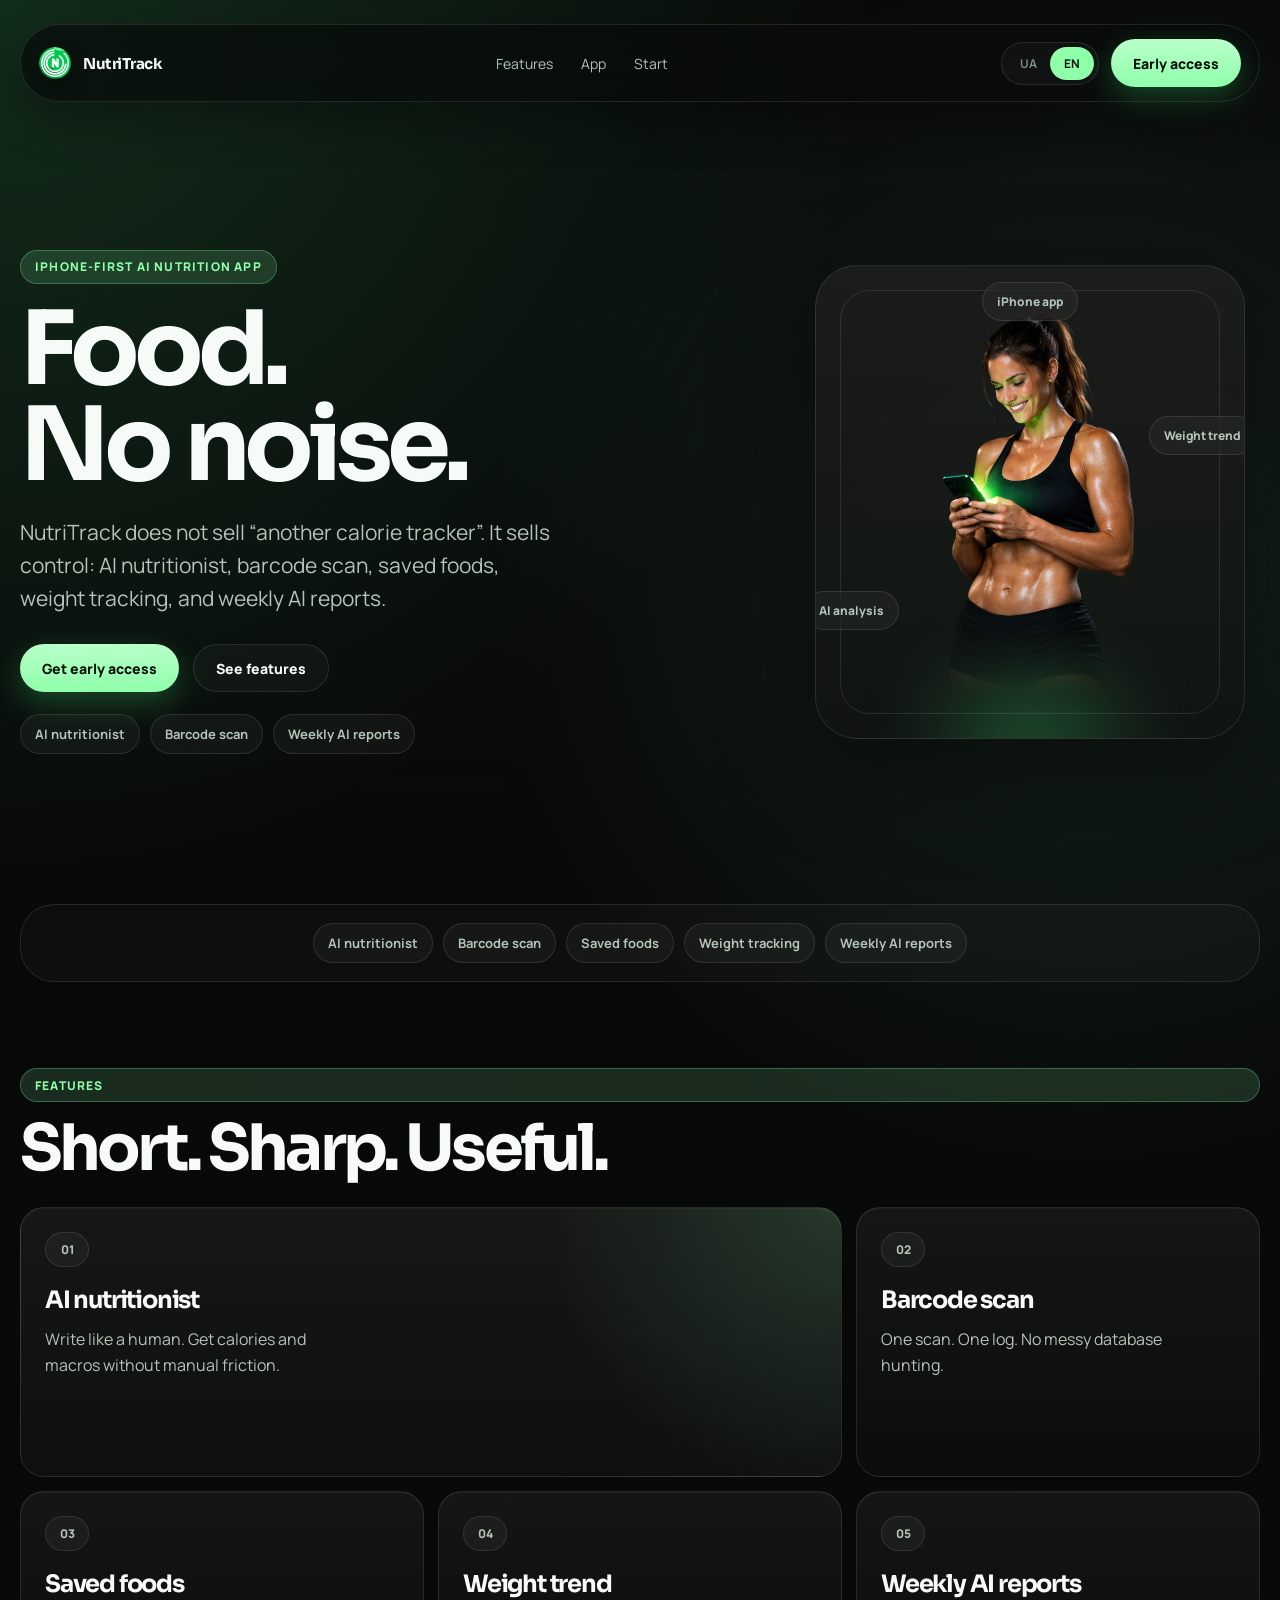
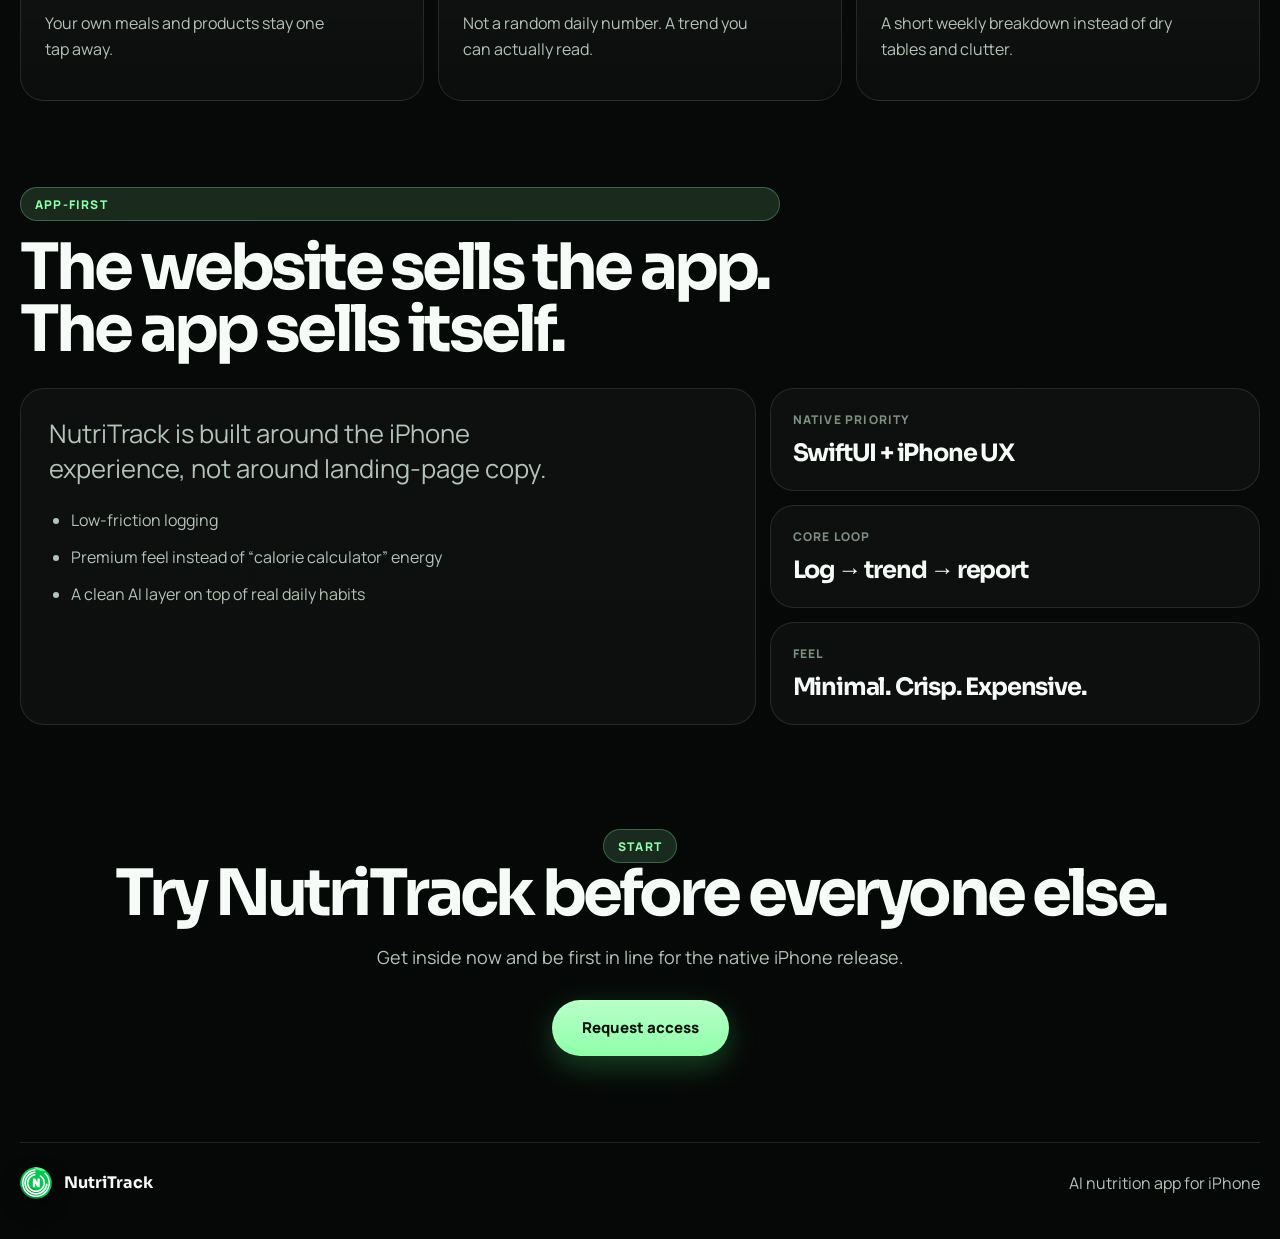
==== commit a649a77f: "Save local landing changes before moving to a new Mac Co-Authored-By: Claude Opus 5.5 <noreply@anthr" ====
--- a/en.html
+++ b/en.html
@@ -3,511 +3,180 @@
 <head>
   <meta charset="UTF-8" />
   <meta name="viewport" content="width=device-width, initial-scale=1.0" />
-  <title>NutriTrack — smart calorie tracker</title>
-  <meta name="description" content="NutriTrack — AI calorie, macros & weight tracker. Describe your meal in words — AI calculates everything. No ads. Cloud-synced data." />
+  <title>NutriTrack — AI nutrition app for iPhone</title>
+  <meta name="description" content="NutriTrack is a minimal AI nutrition app for iPhone: AI nutritionist, barcode scan, personal food database, weight tracking, and weekly AI reports." />
   <link rel="canonical" href="https://nutritrack-ochre.vercel.app" />
+  <link rel="alternate" hreflang="uk" href="https://nutritrack-ochre.vercel.app/index.html" />
+  <link rel="alternate" hreflang="en" href="https://nutritrack-ochre.vercel.app/en.html" />
   <link rel="icon" href="./favicon.png" />
 
-  <!-- OG / Social -->
-  <meta property="og:title" content="NutriTrack — AI calorie tracker" />
-  <meta property="og:description" content="Describe your meal in words — AI calculates the calories. No ads. Cloud-synced data." />
+  <meta property="og:title" content="NutriTrack — AI nutrition app for iPhone" />
+  <meta property="og:description" content="AI nutritionist. Barcode scan. Personal food database. Weight tracking. Weekly AI reports." />
   <meta property="og:type" content="website" />
   <meta property="og:url" content="https://nutritrack-ochre.vercel.app" />
-  <meta property="og:image" content="./og-image.png" />
+  <meta property="og:image" content="./hero-mockup.webp" />
   <meta name="twitter:card" content="summary_large_image" />
+  <meta name="twitter:title" content="NutriTrack — AI nutrition app for iPhone" />
+  <meta name="twitter:description" content="AI nutritionist. Barcode scan. Personal food database. Weight tracking. Weekly AI reports." />
+  <meta name="twitter:image" content="./hero-mockup.webp" />
 
   <link rel="preconnect" href="https://fonts.googleapis.com" />
   <link rel="preconnect" href="https://fonts.gstatic.com" crossorigin />
-  <link href="https://fonts.googleapis.com/css2?family=Outfit:wght@400;500;600;700;800;900&family=DM+Sans:ital,opsz,wght@0,9..40,400;0,9..40,500;0,9..40,600;0,9..40,700;1,9..40,400&display=swap" rel="stylesheet" />
-
+  <link href="https://fonts.googleapis.com/css2?family=Manrope:wght@400;500;600;700;800&family=Sora:wght@400;500;600;700;800&display=swap" rel="stylesheet" />
   <link rel="stylesheet" href="./style.css" />
   <link rel="preload" as="image" href="./hero-mockup.webp" />
 </head>
 <body>
+  <div class="page-shell">
+    <header class="topbar">
+      <a class="brand" href="#">
+        <img src="./favicon.png" alt="NutriTrack" />
+        <span>NutriTrack</span>
+      </a>
 
-  <!-- PARTICLES -->
-  <canvas id="particles-canvas"></canvas>
-  <div class="glow-orb glow-orb-1"></div>
-  <div class="glow-orb glow-orb-2"></div>
+      <nav class="topnav">
+        <a href="#features">Features</a>
+        <a href="#app">App</a>
+        <a href="#cta">Start</a>
+      </nav>
 
-  <!-- NAV -->
-  <nav id="nav">
-    <a class="nav-logo" href="#">
-      <img src="./favicon.png" alt="NutriTrack" />
-      NutriTrack
-    </a>
-    <div class="nav-links">
-      <a class="nav-link" href="#features">Features</a>
-      <a class="nav-link" href="#how">How it works</a>
-      <a class="nav-link" href="#install">Install</a>
-      <div class="lang-toggle">
-        <a href="./index.html">UA</a>
-        <a href="./en.html" class="active">EN</a>
+      <div class="topbar-actions">
+        <div class="lang-toggle">
+          <a href="./index.html">UA</a>
+          <a href="./en.html" class="active">EN</a>
+        </div>
+        <a class="nav-cta" href="https://nutritrack-ochre.vercel.app">Early access</a>
       </div>
-      <a class="nav-cta" href="https://nutritrack-ochre.vercel.app">Account →</a>
-    </div>
-  </nav>
+    </header>
 
-  <!-- HERO -->
-  <section class="hero">
-    <div class="hero-content">
-      <div class="hero-badge reveal">
-        <span class="badge-dot"></span>
-        Early access · Free
-      </div>
+    <main>
+      <section class="hero">
+        <div class="hero-copy">
+          <div class="hero-badge">iPhone-first AI nutrition app</div>
+          <h1>Food.<br>No noise.</h1>
+          <p>
+            NutriTrack does not sell “another calorie tracker”.
+            It sells control: AI nutritionist, barcode scan, saved foods, weight tracking, and weekly AI reports.
+          </p>
 
-      <h1 class="reveal d1">
-        Eat mindfully.<br>
-        Achieve <span class="accent">results.</span>
-      </h1>
+          <div class="hero-actions">
+            <a class="btn-primary" href="https://nutritrack-ochre.vercel.app">Get early access</a>
+            <a class="btn-secondary" href="#features">See features</a>
+          </div>
 
-      <p class="hero-desc reveal d2">
-        An AI tracker that understands you. Describe your meal in plain words — NutriTrack instantly calculates calories and macros. No spreadsheets, no hassle.
-      </p>
-
-      <div class="hero-btns reveal d3">
-        <a class="btn-primary" href="https://nutritrack-ochre.vercel.app">
-          <svg width="18" height="18" viewBox="0 0 24 24" fill="none" stroke="currentColor" stroke-width="2.5" stroke-linecap="round"><path d="M13 2L3 14h9l-1 8 10-12h-9l1-8z"/></svg>
-          Start losing weight
-        </a>
-        <a class="btn-ghost" href="#features">Learn more</a>
-      </div>
-
-      <div class="hero-live reveal d4">
-        <div class="live-counter">
-          <div class="live-counter-ring">
-            <svg viewBox="0 0 36 36">
-              <circle class="ring-bg" cx="18" cy="18" r="15" stroke-dasharray="94.2" stroke-dashoffset="0"/>
-              <circle class="ring-fill" cx="18" cy="18" r="15" stroke-dasharray="94.2" id="ring-progress"/>
-            </svg>
-          </div>
-          <div class="live-counter-info">
-            <div class="live-counter-val" id="cal-counter">1,420</div>
-            <div class="live-counter-label">kcal today</div>
-          </div>
-        </div>
-        <div class="live-pill">
-          <svg width="14" height="14" viewBox="0 0 24 24" fill="none" stroke="currentColor" stroke-width="2.5" stroke-linecap="round"><polyline points="20 6 9 17 4 12"/></svg>
-          No ads
-        </div>
-        <div class="live-pill">
-          <svg width="14" height="14" viewBox="0 0 24 24" fill="none" stroke="currentColor" stroke-width="2.5" stroke-linecap="round"><polyline points="20 6 9 17 4 12"/></svg>
-          iOS · Android · Web
-        </div>
-      </div>
-    </div>
-
-    <div class="hero-visual reveal d2">
-      <img class="hero-logo-anim" src="./logoanim.svg" alt="" />
-      <div class="tilt-wrapper" id="tilt">
-        <img src="./hero-mockup.webp" alt="NutriTrack app" />
-
-        <div class="float-badge float-badge-1">
-          <span class="float-badge-dot"></span>
-          AI calculated in 1 sec
-        </div>
-        <div class="float-badge float-badge-2">
-          <svg width="14" height="14" viewBox="0 0 24 24" fill="none" stroke="currentColor" stroke-width="2.5" stroke-linecap="round" stroke-linejoin="round"><path d="M3 3v18h18"/><path d="m19 9-5 5-4-4-3 3"/></svg>
-          −1.2 kg per month
-        </div>
-        <div class="float-badge float-badge-3">
-          <svg width="14" height="14" viewBox="0 0 24 24" fill="none" stroke="currentColor" stroke-width="2.5" stroke-linecap="round"><circle cx="12" cy="12" r="10"/><path d="m9 12 2 2 4-4"/></svg>
-          Daily goal reached
-        </div>
-      </div>
-    </div>
-  </section>
-
-  <!-- MARQUEE -->
-  <div class="marquee-section">
-    <div class="marquee-track" id="marquee">
-      <span class="marquee-item"><svg width="14" height="14" viewBox="0 0 24 24" fill="none" stroke="currentColor" stroke-width="2.5" stroke-linecap="round"><circle cx="12" cy="12" r="10"/><path d="m9 12 2 2 4-4"/></svg> AI meal analysis</span>
-      <span class="marquee-item"><svg width="14" height="14" viewBox="0 0 24 24" fill="none" stroke="currentColor" stroke-width="2.5" stroke-linecap="round"><path d="M3 3v18h18"/><path d="m19 9-5 5-4-4-3 3"/></svg> Calorie chart</span>
-      <span class="marquee-item"><svg width="14" height="14" viewBox="0 0 24 24" fill="none" stroke="currentColor" stroke-width="2.5" stroke-linecap="round"><polyline points="22 12 18 12 15 21 9 3 6 12 2 12"/></svg> Weight dynamics</span>
-      <span class="marquee-item"><svg width="14" height="14" viewBox="0 0 24 24" fill="none" stroke="currentColor" stroke-width="2.5" stroke-linecap="round"><rect width="14" height="20" x="5" y="2" rx="2"/><path d="M9 12h6"/><path d="M9 16h4"/></svg> Food database</span>
-      <span class="marquee-item"><svg width="14" height="14" viewBox="0 0 24 24" fill="none" stroke="currentColor" stroke-width="2.5" stroke-linecap="round"><path d="M12 22c5.523 0 10-4.477 10-10S17.523 2 12 2 2 6.477 2 12s4.477 10 10 10z"/><path d="m9 12 2 2 4-4"/></svg> Supplement tracker</span>
-      <span class="marquee-item"><svg width="14" height="14" viewBox="0 0 24 24" fill="none" stroke="currentColor" stroke-width="2.5" stroke-linecap="round"><path d="m12 3-1.912 5.813a2 2 0 0 1-1.275 1.275L3 12l5.813 1.912a2 2 0 0 1 1.275 1.275L12 21l1.912-5.813a2 2 0 0 1 1.275-1.275L21 12l-5.813-1.912a2 2 0 0 1-1.275-1.275L12 3z"/></svg> iOS Widget</span>
-      <span class="marquee-item"><svg width="14" height="14" viewBox="0 0 24 24" fill="none" stroke="currentColor" stroke-width="2.5" stroke-linecap="round"><path d="M18 20V10"/><path d="M12 20V4"/><path d="M6 20v-6"/></svg> Macros stats</span>
-      <span class="marquee-item"><svg width="14" height="14" viewBox="0 0 24 24" fill="none" stroke="currentColor" stroke-width="2.5" stroke-linecap="round"><circle cx="12" cy="12" r="10"/><path d="m9 12 2 2 4-4"/></svg> Google Auth</span>
-      <!-- duplicate for seamless loop -->
-      <span class="marquee-item"><svg width="14" height="14" viewBox="0 0 24 24" fill="none" stroke="currentColor" stroke-width="2.5" stroke-linecap="round"><circle cx="12" cy="12" r="10"/><path d="m9 12 2 2 4-4"/></svg> AI meal analysis</span>
-      <span class="marquee-item"><svg width="14" height="14" viewBox="0 0 24 24" fill="none" stroke="currentColor" stroke-width="2.5" stroke-linecap="round"><path d="M3 3v18h18"/><path d="m19 9-5 5-4-4-3 3"/></svg> Calorie chart</span>
-      <span class="marquee-item"><svg width="14" height="14" viewBox="0 0 24 24" fill="none" stroke="currentColor" stroke-width="2.5" stroke-linecap="round"><polyline points="22 12 18 12 15 21 9 3 6 12 2 12"/></svg> Weight dynamics</span>
-      <span class="marquee-item"><svg width="14" height="14" viewBox="0 0 24 24" fill="none" stroke="currentColor" stroke-width="2.5" stroke-linecap="round"><rect width="14" height="20" x="5" y="2" rx="2"/><path d="M9 12h6"/><path d="M9 16h4"/></svg> Food database</span>
-      <span class="marquee-item"><svg width="14" height="14" viewBox="0 0 24 24" fill="none" stroke="currentColor" stroke-width="2.5" stroke-linecap="round"><path d="M12 22c5.523 0 10-4.477 10-10S17.523 2 12 2 2 6.477 2 12s4.477 10 10 10z"/><path d="m9 12 2 2 4-4"/></svg> Supplement tracker</span>
-      <span class="marquee-item"><svg width="14" height="14" viewBox="0 0 24 24" fill="none" stroke="currentColor" stroke-width="2.5" stroke-linecap="round"><path d="m12 3-1.912 5.813a2 2 0 0 1-1.275 1.275L3 12l5.813 1.912a2 2 0 0 1 1.275 1.275L12 21l1.912-5.813a2 2 0 0 1 1.275-1.275L21 12l-5.813-1.912a2 2 0 0 1-1.275-1.275L12 3z"/></svg> iOS Widget</span>
-      <span class="marquee-item"><svg width="14" height="14" viewBox="0 0 24 24" fill="none" stroke="currentColor" stroke-width="2.5" stroke-linecap="round"><path d="M18 20V10"/><path d="M12 20V4"/><path d="M6 20v-6"/></svg> Macros stats</span>
-      <span class="marquee-item"><svg width="14" height="14" viewBox="0 0 24 24" fill="none" stroke="currentColor" stroke-width="2.5" stroke-linecap="round"><circle cx="12" cy="12" r="10"/><path d="m9 12 2 2 4-4"/></svg> Google Auth</span>
-    </div>
-  </div>
-
-  <!-- FEATURES -->
-  <section class="section" id="features">
-    <div class="section-inner">
-      <div class="eyebrow reveal">Features</div>
-      <h2 class="section-title reveal d1">Solves real problems<br>— not made-up ones</h2>
-      <p class="section-desc reveal d2">We built the app for those who have tried counting calories before and gave up. Because it was too complicated.</p>
-
-      <div class="bento-grid">
-
-        <div class="bento-card bento-ai reveal">
-          <div class="ai-tag">
-            <svg width="10" height="10" viewBox="0 0 24 24" fill="none" stroke="currentColor" stroke-width="2.5" stroke-linecap="round"><path d="m12 3-1.912 5.813a2 2 0 0 1-1.275 1.275L3 12l5.813 1.912a2 2 0 0 1 1.275 1.275L12 21l1.912-5.813a2 2 0 0 1 1.275-1.275L21 12l-5.813-1.912a2 2 0 0 1-1.275-1.275L12 3z"/></svg>
-            AI
-          </div>
-          <div class="bento-title">AI nutritionist counts for you</div>
-          <p class="bento-desc">Weigh your food, message the nutritionist and get calories in a second. Just describe what you ate — AI calculates all nutrients instantly.</p>
-          <div class="bento-demo">
-            <span class="bento-demo-text">"Buckwheat 200g, cucumber & tomato salad 250g"</span>
-            <span class="bento-demo-result">387 kcal →</span>
+          <div class="hero-tags">
+            <span>AI nutritionist</span>
+            <span>Barcode scan</span>
+            <span>Weekly AI reports</span>
           </div>
         </div>
 
-        <div class="bento-card reveal d1">
-          <div class="bento-icon">
-            <svg width="22" height="22" viewBox="0 0 24 24" fill="none" stroke="currentColor" stroke-width="1.75" stroke-linecap="round"><circle cx="12" cy="12" r="10"/><path d="M12 6v6l4 2"/></svg>
+        <div class="hero-device">
+          <div class="device-frame">
+            <div class="device-glow"></div>
+            <div class="device-chip chip-top">iPhone app</div>
+            <img src="./hero-mockup.webp" alt="NutriTrack interface on iPhone" />
+            <div class="device-chip chip-left">AI analysis</div>
+            <div class="device-chip chip-right">Weight trend</div>
           </div>
-          <div class="bento-title">"I barely ate anything..."</div>
-          <p class="bento-desc">Feel like you eat little but the scale won't budge? A daily journal reveals the real picture — where extra calories hide.</p>
+        </div>
+      </section>
+
+      <section class="signal-strip" aria-label="Key benefits">
+        <div>AI nutritionist</div>
+        <div>Barcode scan</div>
+        <div>Saved foods</div>
+        <div>Weight tracking</div>
+        <div>Weekly AI reports</div>
+      </section>
+
+      <section class="features" id="features">
+        <div class="section-head">
+          <span class="eyebrow">Features</span>
+          <h2>Short. Sharp. Useful.</h2>
         </div>
 
-        <div class="bento-card reveal d1">
-          <div class="bento-icon">
-            <svg width="22" height="22" viewBox="0 0 24 24" fill="none" stroke="currentColor" stroke-width="1.75" stroke-linecap="round"><path d="M3 3v18h18"/><path d="m19 9-5 5-4-4-3 3"/></svg>
-          </div>
-          <div class="bento-title">Finally see real results</div>
-          <p class="bento-desc">Don't trust feelings — trust the chart. Monthly weight dynamics show the real trend and keep you motivated.</p>
+        <div class="feature-grid">
+          <article class="feature-card feature-card-large">
+            <span class="feature-kicker">01</span>
+            <h3>AI nutritionist</h3>
+            <p>Write like a human. Get calories and macros without manual friction.</p>
+          </article>
+
+          <article class="feature-card">
+            <span class="feature-kicker">02</span>
+            <h3>Barcode scan</h3>
+            <p>One scan. One log. No messy database hunting.</p>
+          </article>
+
+          <article class="feature-card">
+            <span class="feature-kicker">03</span>
+            <h3>Saved foods</h3>
+            <p>Your own meals and products stay one tap away.</p>
+          </article>
+
+          <article class="feature-card">
+            <span class="feature-kicker">04</span>
+            <h3>Weight trend</h3>
+            <p>Not a random daily number. A trend you can actually read.</p>
+          </article>
+
+          <article class="feature-card">
+            <span class="feature-kicker">05</span>
+            <h3>Weekly AI reports</h3>
+            <p>A short weekly breakdown instead of dry tables and clutter.</p>
+          </article>
+        </div>
+      </section>
+
+      <section class="app-section" id="app">
+        <div class="section-head section-head-narrow">
+          <span class="eyebrow">App-first</span>
+          <h2>The website sells the app.<br>The app sells itself.</h2>
         </div>
 
-        <div class="bento-card bento-wide reveal d2">
-          <div class="bento-icon">
-            <svg width="22" height="22" viewBox="0 0 24 24" fill="none" stroke="currentColor" stroke-width="1.75" stroke-linecap="round"><path d="M21 12c.552 0 1.005-.449.95-.998a10 10 0 0 0-8.953-8.951c-.55-.055-.998.398-.998.95v8a1 1 0 0 0 1 1z"/><path d="M21.21 15.89A10 10 0 1 1 8 2.83"/></svg>
+        <div class="app-grid">
+          <div class="app-copy-card">
+            <p class="app-lead">NutriTrack is built around the iPhone experience, not around landing-page copy.</p>
+            <ul class="app-list">
+              <li>Low-friction logging</li>
+              <li>Premium feel instead of “calorie calculator” energy</li>
+              <li>A clean AI layer on top of real daily habits</li>
+            </ul>
           </div>
-          <div class="bento-title">Understand why the weight won't go</div>
-          <p class="bento-desc">Weekly calorie and macro stats answer the key question: "where do I slip up?" See the patterns — fix the habits. Not with guesses, but with data.</p>
-        </div>
 
-        <div class="bento-card reveal d2">
-          <div class="bento-icon">
-            <svg width="22" height="22" viewBox="0 0 24 24" fill="none" stroke="currentColor" stroke-width="1.75" stroke-linecap="round"><path d="M12 22c5.523 0 10-4.477 10-10S17.523 2 12 2 2 6.477 2 12s4.477 10 10 10z"/><path d="m9 12 2 2 4-4"/></svg>
-          </div>
-          <div class="bento-title">Forgetting your vitamins?</div>
-          <p class="bento-desc">The supplement tracker reminds and records. One tap — and the streak continues. Never miss again.</p>
-        </div>
-
-        <div class="bento-card reveal d3">
-          <div class="bento-icon">
-            <svg width="22" height="22" viewBox="0 0 24 24" fill="none" stroke="currentColor" stroke-width="1.75" stroke-linecap="round"><rect width="14" height="20" x="5" y="2" rx="2"/><path d="M15 2v4H9V2"/><path d="M9 12h6"/><path d="M9 16h4"/></svg>
-          </div>
-          <div class="bento-title">Don't search for the same thing twice</div>
-          <p class="bento-desc">Save your meals once — and add them in one tap. Your personal food database is always at hand.</p>
-        </div>
-
-        <div class="bento-card reveal d3">
-          <div class="bento-icon">
-            <svg width="22" height="22" viewBox="0 0 24 24" fill="none" stroke="currentColor" stroke-width="1.75" stroke-linecap="round"><path d="M12 22c5.523 0 10-4.477 10-10S17.523 2 12 2 2 6.477 2 12s4.477 10 10 10z"/><path d="M12 8v4"/><path d="M12 16h.01"/></svg>
-          </div>
-          <div class="bento-title">Eat what you want — and lose weight</div>
-          <p class="bento-desc">No diets needed. Just understand your daily norm. When you see the numbers — you naturally start making better choices.</p>
-        </div>
-
-      </div>
-    </div>
-  </section>
-
-  <!-- INSTALL -->
-  <section class="section" id="install">
-    <div class="section-inner">
-      <div class="eyebrow reveal">Availability</div>
-      <h2 class="section-title reveal d1">Available on<br>all platforms</h2>
-      <p class="section-desc reveal d2">The web version is ready — open it right now. A native iOS app is in development.</p>
-
-      <!-- STATUS CARDS -->
-      <div class="platform-cards">
-
-        <div class="platform-card platform-ready reveal d1">
-          <div class="platform-status">
-            <span class="status-dot status-live"></span>
-            Available now
-          </div>
-          <div class="platform-icon">
-            <svg width="28" height="28" viewBox="0 0 24 24" fill="currentColor"><path d="M18.71 19.5c-.83 1.24-1.71 2.45-3.05 2.47-1.34.03-1.77-.79-3.29-.79-1.53 0-2 .77-3.27.82-1.31.05-2.3-1.32-3.14-2.53C4.25 17 2.94 12.45 4.7 9.39c.87-1.52 2.43-2.48 4.12-2.51 1.28-.02 2.5.87 3.29.87.78 0 2.26-1.07 3.8-.91.65.03 2.47.26 3.64 1.98-.09.06-2.17 1.28-2.15 3.81.03 3.02 2.65 4.03 2.68 4.04-.03.07-.42 1.44-1.38 2.83M13 3.5c.73-.83 1.94-1.46 2.94-1.5.13 1.17-.34 2.35-1.04 3.19-.69.85-1.83 1.51-2.95 1.42-.15-1.15.41-2.35 1.05-3.11z"/></svg>
-          </div>
-          <div class="platform-name">iPhone</div>
-          <div class="platform-desc">Web app via Safari.<br>Installs to home screen like a native app.</div>
-          <div class="platform-steps">
-            <div class="pstep"><span class="pstep-n">1</span> Safari → "Share"</div>
-            <div class="pstep"><span class="pstep-n">2</span> "Add to Home Screen"</div>
-            <div class="pstep"><span class="pstep-n">3</span> Done in 10 seconds</div>
+          <div class="app-panel-stack">
+            <div class="mini-panel">
+              <span>Native priority</span>
+              <strong>SwiftUI + iPhone UX</strong>
+            </div>
+            <div class="mini-panel">
+              <span>Core loop</span>
+              <strong>Log → trend → report</strong>
+            </div>
+            <div class="mini-panel">
+              <span>Feel</span>
+              <strong>Minimal. Crisp. Expensive.</strong>
+            </div>
           </div>
         </div>
+      </section>
 
-        <div class="platform-card platform-ready reveal d2">
-          <div class="platform-status">
-            <span class="status-dot status-live"></span>
-            Available now
-          </div>
-          <div class="platform-icon">
-            <svg width="28" height="28" viewBox="0 0 24 24" fill="currentColor"><path d="M17.523 15.341 14.06 12l3.463-3.341A.75.75 0 0 0 16.99 7.5H7.01a.75.75 0 0 0-.533 1.159L9.94 12l-3.463 3.341A.75.75 0 0 0 7.01 16.5h9.98a.75.75 0 0 0 .533-1.159z"/></svg>
-          </div>
-          <div class="platform-name">Android</div>
-          <div class="platform-desc">Web app via Chrome.<br>Full experience without the App Store.</div>
-          <div class="platform-steps">
-            <div class="pstep"><span class="pstep-n">1</span> Chrome → menu ⋮</div>
-            <div class="pstep"><span class="pstep-n">2</span> "Add to Home Screen"</div>
-            <div class="pstep"><span class="pstep-n">3</span> Confirm — and you're set!</div>
-          </div>
-        </div>
+      <section class="cta-section" id="cta">
+        <span class="eyebrow">Start</span>
+        <h2>Try NutriTrack before everyone else.</h2>
+        <p>Get inside now and be first in line for the native iPhone release.</p>
+        <a class="btn-primary btn-primary-large" href="https://nutritrack-ochre.vercel.app">Request access</a>
+      </section>
+    </main>
 
-        <div class="platform-card platform-ready reveal d3">
-          <div class="platform-status">
-            <span class="status-dot status-live"></span>
-            Available now
-          </div>
-          <div class="platform-icon">
-            <svg width="28" height="28" viewBox="0 0 24 24" fill="none" stroke="currentColor" stroke-width="1.75" stroke-linecap="round"><rect x="2" y="4" width="20" height="14" rx="2"/><path d="M8 20h8M12 18v2"/></svg>
-          </div>
-          <div class="platform-name">Desktop</div>
-          <div class="platform-desc">Open in any browser.<br>Full version on the big screen.</div>
-          <div class="platform-steps">
-            <div class="pstep"><span class="pstep-n">✓</span> Just open the link</div>
-            <div class="pstep"><span class="pstep-n">✓</span> Sign in with Google</div>
-            <div class="pstep"><span class="pstep-n">✓</span> No installation needed</div>
-          </div>
-        </div>
-
-        <div class="platform-card platform-wip reveal d4">
-          <div class="platform-status">
-            <span class="status-dot status-wip"></span>
-            In development
-          </div>
-          <div class="platform-icon platform-icon-muted">
-            <svg width="28" height="28" viewBox="0 0 24 24" fill="currentColor"><path d="M18.71 19.5c-.83 1.24-1.71 2.45-3.05 2.47-1.34.03-1.77-.79-3.29-.79-1.53 0-2 .77-3.27.82-1.31.05-2.3-1.32-3.14-2.53C4.25 17 2.94 12.45 4.7 9.39c.87-1.52 2.43-2.48 4.12-2.51 1.28-.02 2.5.87 3.29.87.78 0 2.26-1.07 3.8-.91.65.03 2.47.26 3.64 1.98-.09.06-2.17 1.28-2.15 3.81.03 3.02 2.65 4.03 2.68 4.04-.03.07-.42 1.44-1.38 2.83M13 3.5c.73-.83 1.94-1.46 2.94-1.5.13 1.17-.34 2.35-1.04 3.19-.69.85-1.83 1.51-2.95 1.42-.15-1.15.41-2.35 1.05-3.11z"/></svg>
-          </div>
-          <div class="platform-name">iOS Native <span class="wip-badge">SwiftUI</span></div>
-          <div class="platform-desc">Native App Store app built with Swift.<br>Faster, with Live Activity and Widgets.</div>
-          <div class="platform-features">
-            <div class="wip-feature"><svg width="13" height="13" viewBox="0 0 24 24" fill="none" stroke="currentColor" stroke-width="2.5" stroke-linecap="round"><path d="m12 3-1.912 5.813a2 2 0 0 1-1.275 1.275L3 12l5.813 1.912a2 2 0 0 1 1.275 1.275L12 21l1.912-5.813a2 2 0 0 1 1.275-1.275L21 12l-5.813-1.912a2 2 0 0 1-1.275-1.275L12 3z"/></svg> Lock Screen Widget</div>
-            <div class="wip-feature"><svg width="13" height="13" viewBox="0 0 24 24" fill="none" stroke="currentColor" stroke-width="2.5" stroke-linecap="round"><path d="M13 2L3 14h9l-1 8 10-12h-9l1-8z"/></svg> Live Activity</div>
-            <div class="wip-feature"><svg width="13" height="13" viewBox="0 0 24 24" fill="none" stroke="currentColor" stroke-width="2.5" stroke-linecap="round"><path d="M22 16.92v3a2 2 0 0 1-2.18 2 19.79 19.79 0 0 1-8.63-3.07A19.5 19.5 0 0 1 4.99 12a19.79 19.79 0 0 1-3.07-8.67A2 2 0 0 1 3.92 1.2h3a2 2 0 0 1 2 1.72c.127.96.361 1.903.7 2.81a2 2 0 0 1-.45 2.11L8.09 8.91a16 16 0 0 0 6 6l1.27-1.27a2 2 0 0 1 2.11-.45c.907.339 1.85.573 2.81.7A2 2 0 0 1 22 16.92z"/></svg> Siri Shortcuts</div>
-          </div>
-        </div>
-
+    <footer class="footer">
+      <div class="footer-brand">
+        <img src="./favicon.png" alt="NutriTrack" />
+        <span>NutriTrack</span>
       </div>
-    </div>
-  </section>
-
-  <!-- AUTHOR VIDEO -->
-  <section class="author-section">
-    <div class="author-inner">
-
-      <div class="author-header reveal">
-        <div class="author-label">From the author</div>
-        <div class="author-heading">Why I created <em>NutriTrack</em></div>
-      </div>
-
-      <div class="author-cinema reveal d1">
-        <div class="author-video-glow"></div>
-        <div class="author-video-wrap" id="author-video-wrap">
-          <div style="padding:56.25% 0 0 0;position:relative;"><iframe loading="lazy" src="https://player.vimeo.com/video/1169202849?badge=0&amp;autopause=0&amp;player_id=0&amp;app_id=58479" frameborder="0" allow="autoplay; fullscreen; picture-in-picture; clipboard-write; encrypted-media; web-share" referrerpolicy="strict-origin-when-cross-origin" style="position:absolute;top:0;left:0;width:100%;height:100%;" title="NutriTrack_en"></iframe></div>
-          <span class="author-corner author-corner--tl"></span>
-          <span class="author-corner author-corner--tr"></span>
-          <span class="author-corner author-corner--bl"></span>
-          <span class="author-corner author-corner--br"></span>
-        </div>
-      </div>
-
-      <div class="author-bottom reveal d2">
-        <div class="author-quote-block">
-          <p class="author-quote">
-            I was looking for a simple way to track my nutrition — <em>and couldn't find one.</em> So I built it myself.
-          </p>
-        </div>
-        <div class="author-info">
-          <img src="./avatar.jpg" loading="lazy" class="author-avatar" />
-          <div class="author-meta">
-            <div class="author-name">Andriy</div>
-            <div class="author-role">Founder NutriTrack</div>
-          </div>
-        </div>
-      </div>
-
-    </div>
-  </section>
-
-  <!-- CTA -->
-  <section class="cta-section">
-    <div class="eyebrow reveal" style="justify-content:center">Get started</div>
-    <h2 class="reveal d1">Take control of<br>your nutrition</h2>
-    <p class="reveal d2">The first step is free. No credit card. No unnecessary questions.</p>
-    <a class="btn-primary reveal d3" href="https://nutritrack-ochre.vercel.app" style="display:inline-flex;font-size:16px;padding:18px 40px;">
-      <svg width="18" height="18" viewBox="0 0 24 24" fill="none" stroke="currentColor" stroke-width="2.5" stroke-linecap="round"><path d="M13 2L3 14h9l-1 8 10-12h-9l1-8z"/></svg>
-      Start losing weight
-    </a>
-    <div class="cta-pills reveal d4">
-      <div class="cta-pill">
-        <svg width="14" height="14" viewBox="0 0 24 24" fill="none" stroke="currentColor" stroke-width="2.5" stroke-linecap="round"><polyline points="20 6 9 17 4 12"/></svg>
-        No ads
-      </div>
-      <div class="cta-pill">
-        <svg width="14" height="14" viewBox="0 0 24 24" fill="none" stroke="currentColor" stroke-width="2.5" stroke-linecap="round"><polyline points="20 6 9 17 4 12"/></svg>
-        Data protected
-      </div>
-      <div class="cta-pill">
-        <svg width="14" height="14" viewBox="0 0 24 24" fill="none" stroke="currentColor" stroke-width="2.5" stroke-linecap="round"><polyline points="20 6 9 17 4 12"/></svg>
-        Cancel anytime
-      </div>
-    </div>
-  </section>
-
-  <!-- FOOTER -->
-  <footer>
-    <div class="footer-inner">
-      <img src="./favicon.png" alt="NutriTrack" />
-      <span class="footer-brand">NutriTrack</span>
-    </div>
-    <p>Made with ❤️ for those who care about themselves &nbsp;·&nbsp; © 2026 NutriTrack</p>
-  </footer>
-
-  <script>
-    // ── PARTICLES (optimized) ────────────────────────────────────────
-    (function() {
-      const canvas = document.getElementById('particles-canvas');
-      const ctx = canvas.getContext('2d');
-      let W, H, particles = [], raf;
-      const isMobile = window.innerWidth < 768;
-      const N = isMobile ? 20 : 55;
-      const CONN_DIST = isMobile ? 0 : 130;
-
-      function resize() {
-        W = canvas.width  = window.innerWidth;
-        H = canvas.height = window.innerHeight;
-      }
-      window.addEventListener('resize', resize);
-      resize();
-
-      for (let i = 0; i < N; i++) {
-        particles.push({
-          x: Math.random() * W,
-          y: Math.random() * H,
-          r: Math.random() * 1.5 + 0.3,
-          vx: (Math.random() - 0.5) * 0.2,
-          vy: (Math.random() - 0.5) * 0.2,
-          a: Math.random() * 0.5 + 0.1,
-        });
-      }
-
-      let isVisible = true;
-      document.addEventListener('visibilitychange', () => {
-        isVisible = !document.hidden;
-        if (isVisible) raf = requestAnimationFrame(draw);
-      });
-
-      function draw() {
-        if (!isVisible) return;
-        ctx.clearRect(0, 0, W, H);
-        for (let i = 0; i < N; i++) {
-          const p = particles[i];
-          p.x += p.vx; p.y += p.vy;
-          if (p.x < 0) p.x = W; if (p.x > W) p.x = 0;
-          if (p.y < 0) p.y = H; if (p.y > H) p.y = 0;
-          ctx.beginPath();
-          ctx.arc(p.x, p.y, p.r, 0, Math.PI * 2);
-          ctx.fillStyle = `rgba(34,197,94,${p.a})`;
-          ctx.fill();
-        }
-        if (CONN_DIST > 0) {
-          for (let i = 0; i < N; i++) {
-            for (let j = i + 1; j < N; j++) {
-              const dx = particles[i].x - particles[j].x;
-              const dy = particles[i].y - particles[j].y;
-              const d2 = dx*dx + dy*dy;
-              if (d2 < CONN_DIST * CONN_DIST) {
-                const dist = Math.sqrt(d2);
-                ctx.beginPath();
-                ctx.moveTo(particles[i].x, particles[i].y);
-                ctx.lineTo(particles[j].x, particles[j].y);
-                ctx.strokeStyle = `rgba(34,197,94,${0.06 * (1 - dist/CONN_DIST)})`;
-                ctx.lineWidth = 0.5;
-                ctx.stroke();
-              }
-            }
-          }
-        }
-        raf = requestAnimationFrame(draw);
-      }
-      raf = requestAnimationFrame(draw);
-    })();
-
-    // ── NAV SCROLL ─────────────────────────────────────────────────────
-    const nav = document.getElementById('nav');
-    window.addEventListener('scroll', () => {
-      nav.classList.toggle('scrolled', window.scrollY > 40);
-    }, { passive: true });
-
-    // ── REVEAL ─────────────────────────────────────────────────────────
-    const reveals = document.querySelectorAll('.reveal');
-    const io = new IntersectionObserver(entries => {
-      entries.forEach(e => { if (e.isIntersecting) { e.target.classList.add('visible'); io.unobserve(e.target); } });
-    }, { threshold: 0.12 });
-    reveals.forEach(el => io.observe(el));
-
-    // ── MARQUEE DYNAMIC CLONE ──────────────────────────────────────────
-    (function() {
-      const track = document.getElementById('marquee');
-      if (!track) return;
-      const items = track.querySelectorAll('.marquee-item');
-      const origCount = items.length / 2;
-      const itemW = 190;
-      const setsNeeded = Math.ceil((window.innerWidth * 3) / (origCount * itemW));
-      const extra = Math.max(0, setsNeeded - 2);
-      for (let s = 0; s < extra; s++) {
-        for (let i = 0; i < origCount; i++) {
-          track.appendChild(items[i].cloneNode(true));
-        }
-      }
-      const totalSets = 2 + extra;
-      const pct = (100 / totalSets).toFixed(4);
-      track.style.animation = `marquee ${12 * totalSets}s linear infinite`;
-      const sheet = document.styleSheets[0];
-      for (let i = 0; i < sheet.cssRules.length; i++) {
-        if (sheet.cssRules[i].name === 'marquee') {
-          sheet.deleteRule(i);
-          sheet.insertRule(`@keyframes marquee { from{transform:translateX(0)} to{transform:translateX(-${pct}%)} }`, i);
-          break;
-        }
-      }
-    })();
-
-    // 3D tilt removed
-
-    // (video player removed — using Vimeo embed)
-
-    // ── LIVE CALORIE COUNTER ───────────────────────────────────────────
-    (function() {
-      const el = document.getElementById('cal-counter');
-      const ring = document.getElementById('ring-progress');
-      const goal = 2000;
-      let current = 0;
-      const target = 1420;
-
-      setTimeout(() => {
-        const duration = 1800;
-        const start = performance.now();
-        function animate(now) {
-          const t = Math.min((now - start) / duration, 1);
-          const ease = 1 - Math.pow(1 - t, 3);
-          current = Math.round(target * ease);
-          el.textContent = current.toLocaleString('en');
-          const circumference = 94.2;
-          const progress = current / goal;
-          ring.style.strokeDashoffset = circumference * (1 - Math.min(progress, 1));
-          if (t < 1) requestAnimationFrame(animate);
-        }
-        requestAnimationFrame(animate);
-      }, 800);
-    })();
-  </script>
-  <script src="https://player.vimeo.com/api/player.js" defer></script>
+      <p>AI nutrition app for iPhone</p>
+    </footer>
+  </div>
 </body>
 </html>
--- a/style.css
+++ b/style.css
@@ -1,1266 +1,1042 @@
-*, *::before, *::after { box-sizing: border-box; margin: 0; padding: 0; }
-
-    :root {
-      --g50:  #f0fdf4;
-      --g100: #dcfce7;
-      --g200: #bbf7d0;
-      --g300: #86efac;
-      --g400: #4ade80;
-      --g500: #22c55e;
-      --g600: #16a34a;
-      --g700: #15803d;
-      --bg:   #080d0a;
-      --bg2:  #0d1410;
-      --bg3:  #111a14;
-      --surf: rgba(255,255,255,0.04);
-      --surf2:rgba(255,255,255,0.07);
-      --brd:  rgba(255,255,255,0.08);
-      --brd2: rgba(34,197,94,0.25);
-      --t1:   #f0fdf4;
-      --t2:   #a7c4b0;
-      --t3:   #5a7a64;
-      --r:    18px;
-    }
-
-    html { scroll-behavior: smooth; }
-
-    body {
-      font-family: 'DM Sans', sans-serif;
-      background: var(--bg);
-      color: var(--t1);
-      line-height: 1.6;
-      overflow-x: hidden;
-      -webkit-font-smoothing: antialiased;
-    }
-
-    /* ── CANVAS PARTICLES ── */
-    #particles-canvas {
-      position: fixed;
-      inset: 0;
-      z-index: 0;
-      pointer-events: none;
-      opacity: 0.45;
-    }
-
-    /* ── NOISE ── */
-    body::after {
-      content: '';
-      position: fixed;
-      inset: 0;
-      pointer-events: none;
-      z-index: 1;
-      opacity: 0.03;
-      background-image: url("image/svg+xml,%3Csvg viewBox='0 0 256 256' xmlns='http://www.w3.org/2000/svg'%3E%3Cfilter id='n'%3E%3CfeTurbulence type='fractalNoise' baseFrequency='0.85' numOctaves='4' stitchTiles='stitch'/%3E%3C/filter%3E%3Crect width='100%25' height='100%25' filter='url(%23n)'/%3E%3C/svg%3E");
-      background-size: 200px;
-    }
-
-    /* ── GLOW BG ── */
-    .glow-orb {
-      position: fixed;
-      border-radius: 50%;
-      pointer-events: none;
-      filter: blur(120px);
-      z-index: 0;
-    }
-    .glow-orb-1 {
-      width: 600px; height: 600px;
-      top: -200px; left: -100px;
-      background: radial-gradient(circle, rgba(34,197,94,0.12) 0%, transparent 70%);
-    }
-    .glow-orb-2 {
-      width: 500px; height: 500px;
-      bottom: 10%; right: -100px;
-      background: radial-gradient(circle, rgba(34,197,94,0.08) 0%, transparent 70%);
-    }
-
-    /* ── NAV ── */
-    nav {
-      position: fixed; top: 0; left: 0; right: 0; z-index: 100;
-      padding: 0 40px;
-      display: flex; align-items: center; justify-content: space-between;
-      height: 68px;
-      transition: all 0.4s;
-    }
-    nav.scrolled {
-      background: rgba(8,13,10,0.8);
-      backdrop-filter: blur(24px) saturate(1.5);
-      -webkit-backdrop-filter: blur(24px) saturate(1.5);
-      border-bottom: 1px solid var(--brd);
-    }
-    .nav-logo {
-      font-family: 'Outfit', sans-serif;
-      font-weight: 800; font-size: 20px;
-      color: var(--g400);
-      display: flex; align-items: center; gap: 10px;
-      text-decoration: none;
-      position: relative; z-index: 1;
-    }
-    .nav-logo img { width: 32px; height: 32px; border-radius: 9px; }
-    .nav-links {
-      display: flex; align-items: center; gap: 32px;
-      position: relative; z-index: 1;
-    }
-    .nav-link {
-      font-size: 14px; font-weight: 500; color: var(--t2);
-      text-decoration: none; transition: color 0.2s;
-    }
-    .nav-link:hover { color: var(--t1); }
-    .nav-cta {
-      background: var(--g500);
-      color: #000;
-      border: none; border-radius: 10px;
-      padding: 9px 22px;
-      font-family: 'DM Sans', sans-serif;
-      font-size: 14px; font-weight: 700;
-      cursor: pointer; text-decoration: none;
-      transition: all 0.2s;
-      box-shadow: 0 0 20px rgba(34,197,94,0.3);
-    }
-    .nav-cta:hover {
-      background: var(--g400);
-      box-shadow: 0 0 32px rgba(34,197,94,0.5);
-      transform: translateY(-1px);
-    }
-    .lang-toggle {
-      display: flex; align-items: center;
-      background: var(--surf2);
-      border: 1px solid var(--brd);
-      border-radius: 8px;
-      overflow: hidden;
-      font-family: 'DM Sans', sans-serif;
-      font-size: 13px; font-weight: 600;
-    }
-    .lang-toggle a {
-      padding: 5px 10px;
-      color: var(--t3);
-      text-decoration: none;
-      transition: all 0.2s;
-      line-height: 1;
-    }
-    .lang-toggle a:hover { color: var(--t2); }
-    .lang-toggle a.active {
-      background: var(--g500);
-      color: #000;
-    }
-    @media (max-width: 700px) {
-      nav { padding: 0 20px; }
-      .nav-link { display: none; }
-    }
-
-    /* ── HERO ── */
-    .hero {
-      min-height: 100vh;
-      display: grid;
-      grid-template-columns: 1fr 1fr;
-      gap: 60px;
-      align-items: center;
-      max-width: 1200px;
-      margin: 0 auto;
-      padding: 120px 40px 80px;
-      position: relative;
-      z-index: 2;
-    }
-
-    .hero-badge {
-      display: inline-flex; align-items: center; gap: 8px;
-      background: rgba(34,197,94,0.1);
-      border: 1px solid rgba(34,197,94,0.25);
-      border-radius: 100px; padding: 6px 16px;
-      font-size: 12px; font-weight: 700;
-      color: var(--g400);
-      margin-bottom: 28px;
-      letter-spacing: 0.5px;
-    }
-    .badge-dot {
-      width: 7px; height: 7px; border-radius: 50%;
-      background: var(--g500);
-      animation: pulse-dot 2s infinite;
-    }
-    @keyframes pulse-dot {
-      0%,100% { box-shadow: 0 0 0 0 rgba(34,197,94,0.4); }
-      50%      { box-shadow: 0 0 0 6px rgba(34,197,94,0); }
-    }
-
-    .hero h1 {
-      font-family: 'Outfit', sans-serif;
-      font-weight: 900;
-      font-size: clamp(40px, 5vw, 68px);
-      line-height: 1.02;
-      letter-spacing: -2.5px;
-      color: var(--t1);
-      margin-bottom: 24px;
-    }
-    .hero h1 .accent {
-      background: linear-gradient(135deg, var(--g400) 0%, var(--g500) 50%, #a3e635 100%);
-      -webkit-background-clip: text;
-      -webkit-text-fill-color: transparent;
-      background-clip: text;
-    }
-
-    .hero-desc {
-      font-size: clamp(16px, 1.8vw, 18px);
-      color: var(--t2);
-      max-width: 440px;
-      margin-bottom: 40px;
-      line-height: 1.8;
-    }
-
-    .hero-btns {
-      display: flex; gap: 12px; flex-wrap: wrap;
-      margin-bottom: 48px;
-    }
-    .btn-primary {
-      background: var(--g500);
-      color: #000;
-      border: none; border-radius: 14px;
-      padding: 16px 32px;
-      font-family: 'DM Sans', sans-serif;
-      font-size: 15px; font-weight: 700;
-      cursor: pointer; text-decoration: none;
-      transition: all 0.25s cubic-bezier(0.16,1,0.3,1);
-      box-shadow: 0 4px 32px rgba(34,197,94,0.3);
-      display: inline-flex; align-items: center; gap: 8px;
-      position: relative; overflow: hidden;
-    }
-    .btn-primary::before {
-      content: '';
-      position: absolute; inset: 0;
-      background: linear-gradient(135deg, rgba(255,255,255,0.2), transparent);
-      opacity: 0;
-      transition: opacity 0.25s;
-    }
-    .btn-primary:hover { transform: translateY(-3px); box-shadow: 0 12px 48px rgba(34,197,94,0.4); }
-    .btn-primary:hover::before { opacity: 1; }
-
-    .btn-ghost {
-      background: var(--surf);
-      color: var(--t2);
-      border: 1px solid var(--brd);
-      border-radius: 14px;
-      padding: 15px 28px;
-      font-family: 'DM Sans', sans-serif;
-      font-size: 15px; font-weight: 600;
-      cursor: pointer; text-decoration: none;
-      transition: all 0.25s;
-      backdrop-filter: blur(8px);
-    }
-    .btn-ghost:hover {
-      border-color: var(--brd2);
-      color: var(--t1);
-      background: rgba(34,197,94,0.07);
-    }
-
-    /* ── LIVE COUNTER ── */
-    .hero-live {
-      display: flex; align-items: center; gap: 20px;
-      flex-wrap: wrap;
-    }
-    .live-counter {
-      display: flex; align-items: center; gap: 12px;
-      background: var(--surf);
-      border: 1px solid var(--brd);
-      border-radius: 14px;
-      padding: 12px 20px;
-      backdrop-filter: blur(12px);
-    }
-    .live-counter-ring {
-      width: 40px; height: 40px;
-      position: relative; flex-shrink: 0;
-    }
-    .live-counter-ring svg {
-      transform: rotate(-90deg);
-      width: 40px; height: 40px;
-    }
-    .live-counter-ring circle {
-      fill: none;
-      stroke-width: 3;
-      stroke-linecap: round;
-    }
-    .ring-bg { stroke: rgba(34,197,94,0.15); }
-    .ring-fill {
-      stroke: var(--g500);
-      stroke-dasharray: 100;
-      stroke-dashoffset: 35;
-      transition: stroke-dashoffset 1.5s cubic-bezier(0.16,1,0.3,1);
-      filter: drop-shadow(0 0 4px rgba(34,197,94,0.6));
-    }
-    .live-counter-info {}
-    .live-counter-val {
-      font-family: 'Outfit', sans-serif;
-      font-weight: 800; font-size: 18px;
-      color: var(--t1);
-      line-height: 1;
-    }
-    .live-counter-label {
-      font-size: 11px; color: var(--t3); font-weight: 500;
-      margin-top: 2px;
-    }
-    .live-pill {
-      display: flex; align-items: center; gap: 6px;
-      font-size: 12px; color: var(--t2); font-weight: 500;
-    }
-    .live-pill svg { color: var(--g500); }
-
-    /* ── HERO VISUAL ── */
-    .hero-visual {
-      display: flex; align-items: center; justify-content: center;
-      position: relative;
-      padding-top: 50px;
-    }
-    .tilt-wrapper {
-      width: 100%;
-      max-width: 480px;
-      transform-style: preserve-3d;
-      transition: transform 0.1s linear;
-      cursor: default;
-      position: relative;
-      z-index: 2;
-    }
-    .tilt-wrapper img {
-      width: 100%;
-      height: auto;
-      display: block;
-      filter: drop-shadow(0 40px 80px rgba(0,0,0,0.6)) drop-shadow(0 0 60px rgba(34,197,94,0.12));
-      border-radius: 0;
-    }
-    .hero-logo-anim {
-      position: absolute;
-      width: 340px;
-      height: 340px;
-      top: 50%;
-      left: 50%;
-      transform: translate(0%, -50%);
-      z-index: 0;
-      opacity: 0.9;
-      pointer-events: none;
-      filter: drop-shadow(0 0 18px rgba(34,197,94,0.7))
-              drop-shadow(0 0 48px rgba(34,197,94,0.35))
-              drop-shadow(0 0 90px rgba(34,197,94,0.15));
-    }
-    @media (max-width: 900px) {
-      .hero-logo-anim { width: 220px; height: 220px; }
-    }
-
-    /* floating badges */
-    .float-badge {
-      position: absolute;
-      background: rgba(13,20,16,0.9);
-      border: 1px solid var(--brd2);
-      border-radius: 12px;
-      padding: 10px 16px;
-      backdrop-filter: blur(16px);
-      display: flex; align-items: center; gap: 8px;
-      font-size: 12px; font-weight: 600; color: var(--t1);
-      white-space: nowrap;
-      z-index: 3;
-    }
-    .float-badge-dot { width: 8px; height: 8px; border-radius: 50%; background: var(--g500); flex-shrink: 0; }
-    .float-badge-1 { top: 12%; left: -8%; animation: float1 6s ease-in-out infinite; }
-    .float-badge-2 { bottom: 18%; right: -6%; animation: float2 7s ease-in-out infinite; }
-    .float-badge-3 { top: 55%; left: -10%; animation: float3 5.5s ease-in-out infinite; }
-
-    @keyframes float1 { 0%,100%{transform:translateY(0px)} 50%{transform:translateY(-12px)} }
-    @keyframes float2 { 0%,100%{transform:translateY(0px)} 50%{transform:translateY(10px)} }
-    @keyframes float3 { 0%,100%{transform:translateY(0px)} 50%{transform:translateY(-8px)} }
-
-    @media (max-width: 900px) {
-      .hero {
-        grid-template-columns: 1fr;
-        padding: 110px 24px 60px;
-        text-align: center;
-        gap: 56px;
-      }
-      .hero-desc { margin-left: auto; margin-right: auto; }
-      .hero-btns { justify-content: center; }
-      .hero-live { justify-content: center; }
-      .tilt-wrapper { max-width: 340px; }
-      .float-badge-1 { left: 0; }
-      .float-badge-2 { right: 0; }
-      .float-badge-3 { display: none; }
-    }
-
-    /* ── REVEAL ── */
-    .reveal {
-      opacity: 0;
-      transform: translateY(28px);
-      transition: opacity 0.7s cubic-bezier(0.16,1,0.3,1), transform 0.7s cubic-bezier(0.16,1,0.3,1);
-    }
-    .reveal.visible { opacity: 1; transform: translateY(0); }
-    .d1 { transition-delay: 0.08s; }
-    .d2 { transition-delay: 0.16s; }
-    .d3 { transition-delay: 0.24s; }
-    .d4 { transition-delay: 0.32s; }
-    .d5 { transition-delay: 0.40s; }
-
-    /* ── MARQUEE ── */
-    .marquee-section {
-      position: relative; z-index: 2;
-      padding: 32px 0;
-      overflow: hidden;
-      border-top: 1px solid var(--brd);
-      border-bottom: 1px solid var(--brd);
-    }
-    .marquee-track {
-      display: flex; gap: 48px;
-      width: max-content;
-      animation: marquee 22s linear infinite;
-    }
-    .marquee-track:hover { animation-play-state: paused; }
-    @keyframes marquee { from{transform:translateX(0)} to{transform:translateX(-50%)} }
-    .marquee-item {
-      display: flex; align-items: center; gap: 10px;
-      font-size: 14px; font-weight: 600;
-      color: var(--t3);
-      white-space: nowrap;
-    }
-    .marquee-item svg { color: var(--g600); flex-shrink: 0; }
-    .marquee-section::before,
-    .marquee-section::after {
-      content: '';
-      position: absolute;
-      top: 0; bottom: 0; width: 80px;
-      z-index: 2; pointer-events: none;
-    }
-    .marquee-section::before { left: 0; background: linear-gradient(90deg, var(--bg), transparent); }
-    .marquee-section::after { right: 0; background: linear-gradient(270deg, var(--bg), transparent); }
-
-    /* ── SECTIONS ── */
-    .section {
-      padding: 100px 24px;
-      position: relative; z-index: 2;
-    }
-    .section-inner { max-width: 1080px; margin: 0 auto; }
-    .eyebrow {
-      font-size: 11px; font-weight: 800; letter-spacing: 3px;
-      text-transform: uppercase; color: var(--g500);
-      margin-bottom: 14px;
-      display: flex; align-items: center; gap: 10px;
-    }
-    .eyebrow::before {
-      content: '';
-      display: block;
-      width: 24px; height: 1.5px;
-      background: var(--g500);
-      border-radius: 2px;
-    }
-    .section-title {
-      font-family: 'Outfit', sans-serif;
-      font-weight: 900;
-      font-size: clamp(28px, 4.5vw, 48px);
-      line-height: 1.08;
-      letter-spacing: -1.5px;
-      color: var(--t1);
-      margin-bottom: 16px;
-    }
-    .section-desc {
-      font-size: 17px; color: var(--t2); max-width: 480px; line-height: 1.8;
-    }
-
-    /* ── FEATURES BENTO ── */
-    .bento-grid {
-      display: grid;
-      grid-template-columns: repeat(3, 1fr);
-      grid-template-rows: auto auto;
-      gap: 16px;
-      margin-top: 56px;
-    }
-    .bento-card {
-      background: var(--surf);
-      border: 1px solid var(--brd);
-      border-radius: 20px;
-      padding: 32px 28px;
-      position: relative; overflow: hidden;
-      transition: all 0.4s cubic-bezier(0.16,1,0.3,1);
-      cursor: default;
-    }
-    .bento-card::before {
-      content: '';
-      position: absolute; inset: 0;
-      background: radial-gradient(circle at 50% 0%, rgba(34,197,94,0.06) 0%, transparent 60%);
-      opacity: 0;
-      transition: opacity 0.4s;
-    }
-    .bento-card:hover {
-      border-color: var(--brd2);
-      transform: translateY(-4px);
-      box-shadow: 0 24px 64px rgba(0,0,0,0.4), 0 0 0 1px rgba(34,197,94,0.1);
-    }
-    .bento-card:hover::before { opacity: 1; }
-
-    /* wide card */
-    .bento-wide { grid-column: span 2; }
-
-    .bento-icon {
-      width: 48px; height: 48px; border-radius: 12px;
-      background: rgba(34,197,94,0.1);
-      color: var(--g500);
-      display: flex; align-items: center; justify-content: center;
-      margin-bottom: 20px;
-      transition: all 0.35s cubic-bezier(0.16,1,0.3,1);
-    }
-    .bento-card:hover .bento-icon {
-      background: var(--g500);
-      color: #000;
-      box-shadow: 0 8px 24px rgba(34,197,94,0.35);
-      transform: scale(1.1) rotate(-4deg);
-    }
-    .bento-title {
-      font-family: 'Outfit', sans-serif;
-      font-weight: 700; font-size: 17px;
-      color: var(--t1); margin-bottom: 8px;
-    }
-    .bento-desc { font-size: 14px; color: var(--t2); line-height: 1.75; }
-
-    /* AI card special — highlighted */
-    .bento-ai {
-      background: linear-gradient(135deg, rgba(34,197,94,0.1) 0%, rgba(34,197,94,0.04) 50%, rgba(34,197,94,0.08) 100%);
-      border-color: rgba(34,197,94,0.35);
-      position: relative;
-      box-shadow:
-        0 0 40px rgba(34,197,94,0.08),
-        0 0 80px rgba(34,197,94,0.04),
-        inset 0 1px 0 rgba(34,197,94,0.15);
-    }
-    .bento-ai::after {
-      content: '';
-      position: absolute;
-      inset: -1px;
-      border-radius: 21px;
-      padding: 1.5px;
-      background: linear-gradient(135deg, var(--g500), rgba(34,197,94,0.1) 30%, rgba(163,230,53,0.15) 70%, var(--g400));
-      -webkit-mask: linear-gradient(#fff 0 0) content-box, linear-gradient(#fff 0 0);
-      mask: linear-gradient(#fff 0 0) content-box, linear-gradient(#fff 0 0);
-      -webkit-mask-composite: xor;
-      mask-composite: exclude;
-      pointer-events: none;
-      animation: ai-border-rotate 6s linear infinite;
-    }
-    @keyframes ai-border-rotate {
-      0%   { background: linear-gradient(0deg, var(--g500), rgba(34,197,94,0.05) 30%, rgba(163,230,53,0.15) 70%, var(--g400)); }
-      25%  { background: linear-gradient(90deg, var(--g500), rgba(34,197,94,0.05) 30%, rgba(163,230,53,0.15) 70%, var(--g400)); }
-      50%  { background: linear-gradient(180deg, var(--g500), rgba(34,197,94,0.05) 30%, rgba(163,230,53,0.15) 70%, var(--g400)); }
-      75%  { background: linear-gradient(270deg, var(--g500), rgba(34,197,94,0.05) 30%, rgba(163,230,53,0.15) 70%, var(--g400)); }
-      100% { background: linear-gradient(360deg, var(--g500), rgba(34,197,94,0.05) 30%, rgba(163,230,53,0.15) 70%, var(--g400)); }
-    }
-    .bento-ai:hover {
-      box-shadow:
-        0 0 60px rgba(34,197,94,0.15),
-        0 24px 64px rgba(0,0,0,0.4),
-        0 0 0 1px rgba(34,197,94,0.2),
-        inset 0 1px 0 rgba(34,197,94,0.2);
-    }
-    .ai-tag {
-      display: inline-flex; align-items: center; gap: 5px;
-      background: linear-gradient(135deg, rgba(34,197,94,0.25), rgba(163,230,53,0.15));
-      color: var(--g400);
-      font-size: 11px; font-weight: 800; letter-spacing: 1px;
-      text-transform: uppercase;
-      border-radius: 6px; padding: 4px 12px;
-      margin-bottom: 14px;
-      box-shadow: 0 0 16px rgba(34,197,94,0.2);
-      animation: ai-tag-pulse 3s ease-in-out infinite;
-    }
-    @keyframes ai-tag-pulse {
-      0%, 100% { box-shadow: 0 0 16px rgba(34,197,94,0.2); }
-      50% { box-shadow: 0 0 24px rgba(34,197,94,0.35); }
-    }
-
-    .bento-demo {
-      margin-top: 18px;
-      background: rgba(0,0,0,0.3);
-      border: 1px solid var(--brd);
-      border-radius: 12px;
-      padding: 14px 16px;
-      display: flex; align-items: center; gap: 10px;
-    }
-    .bento-demo-text { font-size: 13px; color: var(--t3); font-style: italic; flex: 1; }
-    .bento-demo-result {
-      font-family: 'Outfit', sans-serif;
-      font-size: 15px; font-weight: 800;
-      color: var(--g400);
-      white-space: nowrap;
-    }
-
-    @media (max-width: 768px) {
-      .bento-grid { grid-template-columns: 1fr; }
-      .bento-wide { grid-column: span 1; }
-    }
-
-    /* ── HOW IT WORKS ── */
-    .how-section { background: var(--bg2); }
-    .steps-row {
-      display: grid;
-      grid-template-columns: repeat(3, 1fr);
-      gap: 0;
-      margin-top: 64px;
-      position: relative;
-    }
-    .steps-row::after {
-      content: '';
-      position: absolute;
-      top: 32px; left: 15%; right: 15%;
-      height: 1px;
-      background: linear-gradient(90deg, transparent, var(--brd2), var(--brd2), transparent);
-    }
-    .step {
-      text-align: center;
-      padding: 0 28px;
-      position: relative; z-index: 1;
-    }
-    .step-num-wrap {
-      width: 64px; height: 64px;
-      border-radius: 50%;
-      border: 1px solid var(--brd2);
-      background: var(--bg);
-      display: flex; align-items: center; justify-content: center;
-      margin: 0 auto 28px;
-      transition: all 0.4s cubic-bezier(0.16,1,0.3,1);
-      position: relative;
-    }
-    .step:hover .step-num-wrap {
-      background: rgba(34,197,94,0.1);
-      border-color: var(--g500);
-      box-shadow: 0 0 32px rgba(34,197,94,0.2);
-      transform: scale(1.1);
-    }
-    .step-num {
-      font-family: 'Outfit', sans-serif;
-      font-weight: 900; font-size: 22px;
-      color: var(--g500);
-    }
-    .step-title {
-      font-family: 'Outfit', sans-serif;
-      font-weight: 700; font-size: 18px;
-      color: var(--t1); margin-bottom: 10px;
-    }
-    .step-desc { font-size: 14px; color: var(--t2); line-height: 1.75; }
-    @media (max-width: 700px) {
-      .steps-row { grid-template-columns: 1fr; gap: 48px; }
-      .steps-row::after { display: none; }
-    }
-
-    /* ── STATS ── */
-    .stats-section { background: var(--bg3); }
-    .stats-grid {
-      display: grid;
-      grid-template-columns: repeat(3, 1fr);
-      gap: 16px;
-      margin-top: 56px;
-    }
-    .stat-card {
-      background: var(--surf);
-      border: 1px solid var(--brd);
-      border-radius: 20px;
-      padding: 36px 28px;
-      text-align: center;
-      transition: all 0.35s cubic-bezier(0.16,1,0.3,1);
-      position: relative; overflow: hidden;
-    }
-    .stat-card::before {
-      content: '';
-      position: absolute;
-      top: 0; left: 50%; transform: translateX(-50%);
-      width: 60%; height: 1px;
-      background: linear-gradient(90deg, transparent, var(--g500), transparent);
-      opacity: 0;
-      transition: opacity 0.35s;
-    }
-    .stat-card:hover { transform: translateY(-4px); border-color: var(--brd2); }
-    .stat-card:hover::before { opacity: 1; }
-    .stat-num {
-      font-family: 'Outfit', sans-serif;
-      font-weight: 900; font-size: 52px;
-      line-height: 1;
-      background: linear-gradient(135deg, var(--g400), var(--g500));
-      -webkit-background-clip: text;
-      -webkit-text-fill-color: transparent;
-      background-clip: text;
-      margin-bottom: 10px;
-    }
-    .stat-label { font-size: 15px; color: var(--t2); font-weight: 500; }
-    @media (max-width: 700px) {
-      .stats-grid { grid-template-columns: 1fr 1fr; }
-    }
-
-    /* ── PLATFORM CARDS ── */
-    .platform-cards {
-      display: grid;
-      grid-template-columns: repeat(4, 1fr);
-      gap: 16px;
-      margin-top: 56px;
-    }
-    .platform-card {
-      background: var(--surf);
-      border: 1px solid var(--brd);
-      border-radius: 20px;
-      padding: 28px 24px;
-      position: relative; overflow: hidden;
-      transition: all 0.35s cubic-bezier(0.16,1,0.3,1);
-    }
-    .platform-card:hover {
-      transform: translateY(-4px);
-      box-shadow: 0 24px 56px rgba(0,0,0,0.4);
-    }
-    .platform-ready {
-      border-color: rgba(34,197,94,0.15);
-    }
-    .platform-ready:hover {
-      border-color: rgba(34,197,94,0.35);
-    }
-    .platform-wip {
-      border-color: rgba(251,191,36,0.15);
-      background: rgba(251,191,36,0.03);
-    }
-    .platform-wip:hover {
-      border-color: rgba(251,191,36,0.3);
-    }
-    .platform-status {
-      display: flex; align-items: center; gap: 7px;
-      font-size: 11px; font-weight: 700;
-      letter-spacing: 0.5px;
-      margin-bottom: 20px;
-    }
-    .status-dot {
-      width: 7px; height: 7px; border-radius: 50%; flex-shrink: 0;
-    }
-    .status-live {
-      background: var(--g500);
-      box-shadow: 0 0 0 3px rgba(34,197,94,0.2);
-      animation: pulse-dot 2s infinite;
-    }
-    .platform-ready .platform-status { color: var(--g400); }
-    .status-wip {
-      background: #fbbf24;
-      box-shadow: 0 0 0 3px rgba(251,191,36,0.2);
-    }
-    .platform-wip .platform-status { color: #fbbf24; }
-    .platform-icon {
-      width: 52px; height: 52px; border-radius: 14px;
-      background: rgba(34,197,94,0.1);
-      color: var(--g500);
-      display: flex; align-items: center; justify-content: center;
-      margin-bottom: 16px;
-      transition: all 0.3s;
-    }
-    .platform-icon-muted {
-      background: rgba(251,191,36,0.08);
-      color: #fbbf24;
-    }
-    .platform-card:hover .platform-icon:not(.platform-icon-muted) {
-      background: var(--g500);
-      color: #000;
-    }
-    .platform-name {
-      font-family: 'Outfit', sans-serif;
-      font-weight: 700; font-size: 17px;
-      color: var(--t1); margin-bottom: 8px;
-      display: flex; align-items: center; gap: 8px;
-    }
-    .wip-badge {
-      font-size: 10px; font-weight: 800; letter-spacing: 0.5px;
-      background: rgba(251,191,36,0.15); color: #fbbf24;
-      border-radius: 5px; padding: 2px 7px;
-    }
-    .platform-desc {
-      font-size: 13px; color: var(--t2); line-height: 1.7;
-      margin-bottom: 18px;
-    }
-    .platform-steps { display: flex; flex-direction: column; gap: 8px; }
-    .pstep {
-      display: flex; align-items: center; gap: 10px;
-      font-size: 12px; color: var(--t2);
-    }
-    .pstep-n {
-      width: 20px; height: 20px; border-radius: 50%;
-      background: rgba(34,197,94,0.1); color: var(--g500);
-      font-size: 10px; font-weight: 800;
-      display: flex; align-items: center; justify-content: center;
-      flex-shrink: 0;
-    }
-    .platform-features { display: flex; flex-direction: column; gap: 8px; margin-bottom: 20px; }
-    .wip-feature {
-      display: flex; align-items: center; gap: 8px;
-      font-size: 12px; color: rgba(251,191,36,0.7);
-    }
-    .wip-feature svg { flex-shrink: 0; color: #fbbf24; }
-    .wip-notify { margin-top: 4px; }
-    .wip-notify-btn {
-      display: inline-block;
-      background: rgba(251,191,36,0.1);
-      border: 1px solid rgba(251,191,36,0.25);
-      color: #fbbf24;
-      font-size: 12px; font-weight: 700;
-      border-radius: 8px; padding: 8px 14px;
-      text-decoration: none;
-      transition: all 0.2s;
-    }
-    .wip-notify-btn:hover {
-      background: rgba(251,191,36,0.18);
-      border-color: rgba(251,191,36,0.5);
-    }
-    @media (max-width: 900px) {
-      .platform-cards { grid-template-columns: repeat(2, 1fr); }
-    }
-    @media (max-width: 560px) {
-      .platform-cards { grid-template-columns: 1fr; }
-    }
-
-    /* ── INSTALL ── */
-    .install-grid {
-      display: grid;
-      grid-template-columns: repeat(2, 1fr);
-      gap: 20px;
-      margin-top: 56px;
-    }
-    .install-card {
-      background: var(--surf);
-      border: 1px solid var(--brd);
-      border-radius: 20px;
-      padding: 36px 32px;
-      transition: all 0.35s cubic-bezier(0.16,1,0.3,1);
-      position: relative; overflow: hidden;
-    }
-    .install-card::after {
-      content: '';
-      position: absolute;
-      bottom: 0; left: 0; right: 0; height: 3px;
-      background: linear-gradient(90deg, var(--g600), var(--g500), var(--g400));
-      opacity: 0;
-      transition: opacity 0.35s;
-    }
-    .install-card:hover {
-      border-color: var(--brd2);
-      transform: translateY(-4px);
-      box-shadow: 0 24px 56px rgba(0,0,0,0.4);
-    }
-    .install-card:hover::after { opacity: 1; }
-
-    .install-os {
-      font-family: 'Outfit', sans-serif;
-      font-weight: 700; font-size: 17px;
-      color: var(--t1); margin-bottom: 28px;
-      display: flex; align-items: center; gap: 12px;
-    }
-    .install-os-icon {
-      width: 44px; height: 44px; border-radius: 12px;
-      background: rgba(34,197,94,0.1); color: var(--g500);
-      display: flex; align-items: center; justify-content: center;
-      transition: all 0.3s;
-    }
-    .install-card:hover .install-os-icon {
-      background: var(--g500);
-      color: #000;
-    }
-    .install-steps { list-style: none; display: flex; flex-direction: column; gap: 14px; }
-    .install-step {
-      display: flex; align-items: flex-start; gap: 12px;
-      font-size: 14px; color: var(--t2); line-height: 1.65;
-    }
-    .install-step-num {
-      width: 24px; height: 24px; border-radius: 50%;
-      background: rgba(34,197,94,0.1); color: var(--g500);
-      font-size: 11px; font-weight: 800;
-      display: flex; align-items: center; justify-content: center;
-      flex-shrink: 0; margin-top: 1px;
-    }
-    @media (max-width: 700px) { .install-grid { grid-template-columns: 1fr; } }
-
-    /* ── AUTHOR VIDEO ── */
-    .author-section {
-      padding: 120px 24px;
-      position: relative;
-      z-index: 2;
-      overflow: hidden;
-    }
-    .author-section::before {
-      content: '';
-      position: absolute;
-      inset: 0;
-      background:
-        radial-gradient(ellipse 80% 50% at 50% 40%, rgba(34,197,94,0.06) 0%, transparent 70%),
-        linear-gradient(180deg, transparent 0%, rgba(34,197,94,0.03) 30%, rgba(34,197,94,0.03) 70%, transparent 100%);
-      pointer-events: none;
-    }
-    .author-inner {
-      max-width: 860px;
-      margin: 0 auto;
-      position: relative;
-    }
-    .author-header {
-      text-align: center;
-      margin-bottom: 48px;
-    }
-    .author-label {
-      display: inline-flex;
-      align-items: center;
-      gap: 10px;
-      font-size: 11px;
-      font-weight: 800;
-      letter-spacing: 3px;
-      text-transform: uppercase;
-      color: var(--g500);
-      margin-bottom: 18px;
-    }
-    .author-label::before,
-    .author-label::after {
-      content: '';
-      display: block;
-      width: 28px;
-      height: 1.5px;
-      background: linear-gradient(90deg, var(--g500), transparent);
-      border-radius: 2px;
-    }
-    .author-label::after {
-      background: linear-gradient(90deg, transparent, var(--g500));
-    }
-    .author-heading {
-      font-family: 'Outfit', sans-serif;
-      font-weight: 800;
-      font-size: clamp(24px, 4vw, 38px);
-      line-height: 1.2;
-      color: var(--t1);
-      letter-spacing: -1px;
-    }
-    .author-heading em {
-      font-style: normal;
-      background: linear-gradient(135deg, var(--g400), var(--g500));
-      -webkit-background-clip: text;
-      -webkit-text-fill-color: transparent;
-      background-clip: text;
-    }
-
-    /* video cinema frame */
-    .author-cinema {
-      position: relative;
-    }
-    .author-video-glow {
-      position: absolute;
-      width: 600px;
-      height: 400px;
-      top: 50%;
-      left: 50%;
-      transform: translate(-50%, -50%);
-      background: radial-gradient(circle, rgba(34,197,94,0.14) 0%, transparent 65%);
-      pointer-events: none;
-      z-index: 0;
-    }
-    .author-video-wrap {
-      position: relative;
-      border-radius: 20px;
-      overflow: hidden;
-      aspect-ratio: 16/9;
-      background: #000;
-      z-index: 1;
-      border: 1.5px solid rgba(34,197,94,0.25);
-      box-shadow:
-        0 0 0 1px rgba(34,197,94,0.08),
-        0 0 60px rgba(34,197,94,0.07),
-        0 30px 80px rgba(0,0,0,0.5);
-      transition: box-shadow 0.4s, transform 0.4s cubic-bezier(0.16,1,0.3,1);
-    }
-    .author-video-wrap:hover {
-      box-shadow:
-        0 0 0 1px rgba(34,197,94,0.15),
-        0 0 80px rgba(34,197,94,0.12),
-        0 40px 100px rgba(0,0,0,0.6);
-      transform: translateY(-4px);
-    }
-    .author-video-wrap video {
-      width: 100%;
-      height: 100%;
-      object-fit: cover;
-      display: block;
-    }
-    /* gradient border */
-    .author-video-wrap::before {
-      content: '';
-      position: absolute;
-      inset: -1.5px;
-      border-radius: 21px;
-      padding: 1.5px;
-      background: linear-gradient(160deg, var(--g500), rgba(34,197,94,0.08) 35%, transparent 50%, rgba(34,197,94,0.08) 65%, var(--g400));
-      -webkit-mask: linear-gradient(#fff 0 0) content-box, linear-gradient(#fff 0 0);
-      mask: linear-gradient(#fff 0 0) content-box, linear-gradient(#fff 0 0);
-      -webkit-mask-composite: xor;
-      mask-composite: exclude;
-      pointer-events: none;
-      z-index: 4;
-    }
-
-    /* custom play overlay */
-    .author-play-overlay {
-      position: absolute;
-      inset: 0;
-      z-index: 3;
-      display: flex;
-      flex-direction: column;
-      align-items: center;
-      justify-content: center;
-      gap: 18px;
-      background: linear-gradient(180deg, rgba(0,0,0,0.05) 0%, rgba(0,0,0,0.25) 100%);
-      transition: opacity 0.5s cubic-bezier(0.16,1,0.3,1);
-      cursor: pointer;
-    }
-    .author-play-overlay.is-hidden {
-      opacity: 0;
-      pointer-events: none;
-    }
-    .author-play-btn {
-      width: 80px;
-      height: 80px;
-      border-radius: 50%;
-      background: rgba(34,197,94,0.15);
-      border: 2px solid rgba(34,197,94,0.5);
-      display: flex;
-      align-items: center;
-      justify-content: center;
-      backdrop-filter: blur(12px);
-      -webkit-backdrop-filter: blur(12px);
-      transition: all 0.35s cubic-bezier(0.16,1,0.3,1);
-      position: relative;
-    }
-    .author-play-btn::before {
-      content: '';
-      position: absolute;
-      inset: -8px;
-      border-radius: 50%;
-      border: 1px solid rgba(34,197,94,0.15);
-      animation: play-ring-pulse 2.5s ease-in-out infinite;
-    }
-    @keyframes play-ring-pulse {
-      0%, 100% { transform: scale(1); opacity: 1; }
-      50% { transform: scale(1.15); opacity: 0; }
-    }
-    .author-play-btn svg {
-      color: var(--g400);
-      margin-left: 4px;
-      filter: drop-shadow(0 0 8px rgba(34,197,94,0.5));
-    }
-    .author-video-wrap:hover .author-play-btn {
-      background: rgba(34,197,94,0.25);
-      border-color: var(--g400);
-      transform: scale(1.08);
-      box-shadow: 0 0 40px rgba(34,197,94,0.3);
-    }
-    .author-play-label {
-      font-size: 13px;
-      font-weight: 700;
-      color: rgba(255,255,255,0.8);
-      letter-spacing: 0.5px;
-    }
-    .author-play-duration {
-      font-size: 11px;
-      color: rgba(255,255,255,0.4);
-      font-weight: 500;
-    }
-
-    /* decorative corner marks */
-    .author-corner {
-      position: absolute;
-      width: 20px;
-      height: 20px;
-      z-index: 5;
-      pointer-events: none;
-    }
-    .author-corner::before,
-    .author-corner::after {
-      content: '';
-      position: absolute;
-      background: rgba(34,197,94,0.5);
-      border-radius: 1px;
-    }
-    .author-corner--tl { top: 12px; left: 12px; }
-    .author-corner--tl::before { width: 20px; height: 1.5px; top: 0; left: 0; }
-    .author-corner--tl::after  { width: 1.5px; height: 20px; top: 0; left: 0; }
-    .author-corner--tr { top: 12px; right: 12px; }
-    .author-corner--tr::before { width: 20px; height: 1.5px; top: 0; right: 0; }
-    .author-corner--tr::after  { width: 1.5px; height: 20px; top: 0; right: 0; }
-    .author-corner--bl { bottom: 12px; left: 12px; }
-    .author-corner--bl::before { width: 20px; height: 1.5px; bottom: 0; left: 0; }
-    .author-corner--bl::after  { width: 1.5px; height: 20px; bottom: 0; left: 0; }
-    .author-corner--br { bottom: 12px; right: 12px; }
-    .author-corner--br::before { width: 20px; height: 1.5px; bottom: 0; right: 0; }
-    .author-corner--br::after  { width: 1.5px; height: 20px; bottom: 0; right: 0; }
-
-    /* bottom info */
-    .author-bottom {
-      display: flex;
-      align-items: center;
-      justify-content: center;
-      gap: 40px;
-      margin-top: 40px;
-      flex-wrap: wrap;
-    }
-    .author-quote-block {
-      flex: 1;
-      min-width: 280px;
-      max-width: 480px;
-      position: relative;
-      padding-left: 20px;
-    }
-    .author-quote-block::before {
-      content: '';
-      position: absolute;
-      left: 0;
-      top: 4px;
-      bottom: 4px;
-      width: 3px;
-      border-radius: 3px;
-      background: linear-gradient(180deg, var(--g500), var(--g400));
-      box-shadow: 0 0 12px rgba(34,197,94,0.3);
-    }
-    .author-quote {
-      font-family: 'Outfit', sans-serif;
-      font-weight: 600;
-      font-size: clamp(17px, 2.2vw, 21px);
-      line-height: 1.55;
-      color: var(--t1);
-      letter-spacing: -0.3px;
-    }
-    .author-quote em {
-      font-style: normal;
-      background: linear-gradient(135deg, var(--g400), var(--g500));
-      -webkit-background-clip: text;
-      -webkit-text-fill-color: transparent;
-      background-clip: text;
-    }
-    .author-info {
-      display: flex;
-      align-items: center;
-      gap: 14px;
-      flex-shrink: 0;
-    }
-    .author-avatar {
-      width: 52px;
-      height: 52px;
-      border-radius: 50%;
-      background: linear-gradient(135deg, rgba(34,197,94,0.2), rgba(34,197,94,0.05));
-      border: 1.5px solid rgba(34,197,94,0.3);
-      display: flex;
-      align-items: center;
-      justify-content: center;
-      font-family: 'Outfit', sans-serif;
-      font-weight: 800;
-      font-size: 20px;
-      color: var(--g400);
-    }
-    .author-meta {}
-    .author-name {
-      font-family: 'Outfit', sans-serif;
-      font-weight: 700;
-      font-size: 16px;
-      color: var(--t1);
-      line-height: 1.2;
-    }
-    .author-role {
-      font-size: 13px;
-      color: var(--t3);
-      font-weight: 500;
-      margin-top: 2px;
-    }
-    @media (max-width: 700px) {
-      .author-bottom { flex-direction: column; gap: 28px; align-items: flex-start; }
-      .author-play-btn { width: 64px; height: 64px; }
-      .author-play-btn svg { width: 22px; height: 22px; }
-    }
-
-    /* ── CTA ── */
-    .cta-section {
-      padding: 140px 24px;
-      text-align: center;
-      position: relative; z-index: 2;
-      overflow: hidden;
-    }
-    .cta-glow {
-      position: absolute;
-      width: 600px; height: 400px;
-      left: 50%; top: 50%;
-      transform: translate(-50%, -50%);
-      background: radial-gradient(ellipse, rgba(34,197,94,0.1) 0%, transparent 70%);
-      pointer-events: none;
-    }
-    .cta-section > * { position: relative; z-index: 1; }
-    .cta-section h2 {
-      font-family: 'Outfit', sans-serif;
-      font-weight: 900;
-      font-size: clamp(32px, 6vw, 56px);
-      line-height: 1.08;
-      letter-spacing: -2px;
-      color: var(--t1);
-      margin-bottom: 20px;
-    }
-    .cta-section p {
-      font-size: 17px; color: var(--t2);
-      max-width: 440px; margin: 0 auto 44px;
-      line-height: 1.8;
-    }
-    .cta-pills {
-      display: flex; align-items: center; justify-content: center;
-      gap: 20px; flex-wrap: wrap;
-      margin-top: 36px;
-      font-size: 13px; color: var(--t3); font-weight: 500;
-    }
-    .cta-pill {
-      display: flex; align-items: center; gap: 6px;
-    }
-    .cta-pill svg { color: var(--g500); }
-
-    /* ── FOOTER ── */
-    footer {
-      background: rgba(0,0,0,0.4);
-      border-top: 1px solid var(--brd);
-      color: var(--t3);
-      padding: 40px 24px;
-      text-align: center;
-      font-size: 13px;
-      position: relative; z-index: 2;
-    }
-    .footer-inner {
-      display: flex; align-items: center; justify-content: center;
-      gap: 8px; margin-bottom: 10px;
-    }
-    .footer-inner img { width: 24px; height: 24px; border-radius: 6px; opacity: 0.7; }
-    .footer-brand {
-      font-family: 'Outfit', sans-serif;
-      font-weight: 800; font-size: 16px;
-      color: rgba(255,255,255,0.5);
-    }
-
-    @media (max-width: 600px) {
-      .section { padding: 72px 20px; }
-      .stats-grid { grid-template-columns: 1fr 1fr; }
-    }
-
-    /* ── MOBILE PERFORMANCE ── */
-    @media (max-width: 768px) {
-      body::after { display: none; }
-      #particles-canvas { opacity: 0.2; }
-      .glow-orb { opacity: 0.25; }
-      .glow-orb-1 { width: 300px; height: 300px; filter: blur(80px); }
-      .glow-orb-2 { width: 250px; height: 250px; filter: blur(80px); }
-      .bento-ai::after { animation: none; }
-      .author-video-glow { display: none; }
-      .author-video-wrap::before { display: none; }
-      .float-badge { backdrop-filter: none; -webkit-backdrop-filter: none; }
-      .live-counter { backdrop-filter: none; -webkit-backdrop-filter: none; }
-      .btn-ghost { backdrop-filter: none; -webkit-backdrop-filter: none; }
-      .hero-logo-anim { width: 200px; height: 200px; filter: drop-shadow(0 0 12px rgba(34,197,94,0.5)); }
-      .cta-section { padding: 100px 20px; }
-      .author-section { padding: 80px 20px; }
-      .author-play-btn::before { animation: none; }
-      .hero-visual { display: none; }
-      .hero-live { display: none; }
-      .hero { min-height: auto; padding-bottom: 60px; }
-    }
-    @media (max-width: 400px) {
-      .hero { padding: 100px 16px 48px; gap: 40px; }
-      .hero h1 { letter-spacing: -1.5px; }
-      .hero-btns { gap: 8px; }
-      .btn-primary { padding: 14px 24px; font-size: 14px; }
-      .btn-ghost { padding: 13px 20px; font-size: 14px; }
-      .bento-card { padding: 24px 20px; }
-      .platform-card { padding: 24px 20px; }
-      .install-card { padding: 28px 24px; }
-      .stats-grid { grid-template-columns: 1fr; }
-      .stat-num { font-size: 40px; }
-    }+*,
+*::before,
+*::after {
+  box-sizing: border-box;
+  margin: 0;
+  padding: 0;
+}
+
+:root {
+  --bg: #060807;
+  --bg-soft: #0d120f;
+  --panel: rgba(255, 255, 255, 0.05);
+  --panel-strong: rgba(255, 255, 255, 0.08);
+  --line: rgba(255, 255, 255, 0.1);
+  --line-strong: rgba(140, 255, 184, 0.28);
+  --text: #f6fbf7;
+  --muted: #b3c3b7;
+  --muted-2: #7b8f82;
+  --accent: #8fffaa;
+  --accent-strong: #42dd72;
+  --accent-soft: rgba(143, 255, 170, 0.14);
+  --radius-xl: 34px;
+  --radius-lg: 24px;
+  --radius-md: 18px;
+  --shadow-xl: 0 30px 100px rgba(0, 0, 0, 0.48);
+  --shadow-lg: 0 18px 48px rgba(0, 0, 0, 0.32);
+}
+
+html {
+  scroll-behavior: smooth;
+}
+
+body {
+  min-height: 100vh;
+  font-family: 'Manrope', sans-serif;
+  background:
+    radial-gradient(circle at top left, rgba(66, 221, 114, 0.16), transparent 28%),
+    radial-gradient(circle at 85% 20%, rgba(143, 255, 170, 0.1), transparent 24%),
+    linear-gradient(180deg, #090b0a 0%, #060807 100%);
+  color: var(--text);
+  overflow-x: hidden;
+  -webkit-font-smoothing: antialiased;
+}
+
+body::before {
+  content: '';
+  position: fixed;
+  inset: 0;
+  pointer-events: none;
+  background:
+    linear-gradient(rgba(255, 255, 255, 0.02) 1px, transparent 1px),
+    linear-gradient(90deg, rgba(255, 255, 255, 0.02) 1px, transparent 1px);
+  background-size: 120px 120px;
+  mask-image: radial-gradient(circle at center, black 28%, transparent 82%);
+  opacity: 0.35;
+}
+
+img {
+  max-width: 100%;
+  display: block;
+}
+
+a {
+  color: inherit;
+  text-decoration: none;
+}
+
+button,
+a {
+  -webkit-tap-highlight-color: transparent;
+}
+
+::selection {
+  background: rgba(143, 255, 170, 0.26);
+  color: var(--text);
+}
+
+a:focus-visible,
+button:focus-visible {
+  outline: 2px solid var(--accent);
+  outline-offset: 4px;
+}
+
+.page-shell {
+  width: min(1240px, calc(100% - 32px));
+  margin: 0 auto;
+  padding: 24px 0 40px;
+  position: relative;
+  z-index: 1;
+}
+
+.poster-shell {
+  width: min(1320px, calc(100% - 32px));
+  min-height: 100vh;
+  margin: 0 auto;
+  padding: 24px 0 32px;
+  display: flex;
+  flex-direction: column;
+  justify-content: space-between;
+  position: relative;
+  z-index: 1;
+}
+
+.topbar,
+.poster-topbar,
+.details-topbar {
+  position: sticky;
+  top: 16px;
+  display: grid;
+  grid-template-columns: auto 1fr auto;
+  align-items: center;
+  gap: 24px;
+  padding: 14px 18px;
+  margin-bottom: 30px;
+  border: 1px solid var(--line);
+  border-radius: 999px;
+  background: rgba(9, 12, 10, 0.72);
+  backdrop-filter: blur(16px);
+  box-shadow: var(--shadow-lg);
+}
+
+.poster-topbar,
+.details-topbar {
+  margin-bottom: 0;
+}
+
+.brand {
+  display: inline-flex;
+  align-items: center;
+  gap: 12px;
+  font-family: 'Sora', sans-serif;
+  font-size: 15px;
+  font-weight: 700;
+  letter-spacing: -0.03em;
+}
+
+.brand img,
+.footer-brand img {
+  width: 32px;
+  height: 32px;
+  border-radius: 10px;
+  object-fit: cover;
+  box-shadow: 0 8px 18px rgba(0, 0, 0, 0.35);
+}
+
+.topnav {
+  display: flex;
+  justify-content: center;
+  gap: 28px;
+}
+
+.topnav a {
+  color: var(--muted);
+  font-size: 14px;
+  transition: color 180ms ease;
+}
+
+.topnav a:hover {
+  color: var(--text);
+}
+
+.topbar-actions {
+  display: flex;
+  align-items: center;
+  gap: 12px;
+}
+
+.poster-actions-top,
+.details-topbar-actions {
+  display: flex;
+  align-items: center;
+  gap: 12px;
+}
+
+.poster-nav {
+  display: flex;
+  justify-content: center;
+  gap: 28px;
+}
+
+.poster-nav a {
+  color: var(--muted);
+  font-size: 14px;
+  transition: color 180ms ease;
+}
+
+.poster-nav a:hover {
+  color: var(--text);
+}
+
+.top-link {
+  display: inline-flex;
+  align-items: center;
+  min-height: 44px;
+  padding: 0 18px;
+  border: 1px solid var(--line);
+  border-radius: 999px;
+  background: rgba(255, 255, 255, 0.03);
+  color: var(--muted);
+  font-size: 14px;
+  font-weight: 700;
+  transition: transform 200ms ease, color 200ms ease, border-color 200ms ease;
+}
+
+.top-link:hover {
+  transform: translateY(-2px);
+  color: var(--text);
+  border-color: var(--line-strong);
+}
+
+.lang-toggle {
+  display: inline-flex;
+  border: 1px solid var(--line);
+  border-radius: 999px;
+  padding: 4px;
+  background: rgba(255, 255, 255, 0.03);
+}
+
+.lang-toggle a {
+  min-width: 44px;
+  padding: 8px 12px;
+  border-radius: 999px;
+  text-align: center;
+  font-size: 12px;
+  font-weight: 700;
+  color: var(--muted-2);
+}
+
+.lang-toggle a.active {
+  background: var(--accent);
+  color: #041108;
+}
+
+.nav-cta,
+.btn-primary,
+.btn-secondary {
+  display: inline-flex;
+  align-items: center;
+  justify-content: center;
+  min-height: 48px;
+  padding: 0 22px;
+  border-radius: 999px;
+  font-size: 14px;
+  font-weight: 800;
+  transition: transform 200ms ease, border-color 200ms ease, background 200ms ease, color 200ms ease, box-shadow 200ms ease;
+}
+
+.nav-cta,
+.btn-primary {
+  color: #041108;
+  background: linear-gradient(180deg, #b9ffc9 0%, var(--accent) 100%);
+  box-shadow: 0 10px 30px rgba(66, 221, 114, 0.28);
+}
+
+.btn-primary:hover,
+.nav-cta:hover,
+.btn-secondary:hover {
+  transform: translateY(-2px);
+}
+
+.btn-secondary {
+  color: var(--text);
+  border: 1px solid var(--line);
+  background: rgba(255, 255, 255, 0.03);
+}
+
+.hero {
+  display: grid;
+  grid-template-columns: minmax(0, 1.02fr) minmax(320px, 460px);
+  align-items: center;
+  gap: 48px;
+  min-height: calc(100vh - 140px);
+  padding: 28px 0 48px;
+}
+
+.poster-hero {
+  display: grid;
+  grid-template-columns: minmax(0, 1fr) minmax(360px, 480px);
+  align-items: center;
+  gap: 64px;
+  min-height: calc(100vh - 132px);
+  padding: 24px 0 12px;
+}
+
+.poster-copy {
+  max-width: 700px;
+}
+
+.poster-proof {
+  display: flex;
+  align-items: center;
+  gap: 16px;
+  flex-wrap: wrap;
+  margin-top: 18px;
+}
+
+.proof-award,
+.proof-rating {
+  display: inline-flex;
+  align-items: center;
+  gap: 10px;
+  min-height: 44px;
+  padding: 0 16px;
+  border: 1px solid var(--line);
+  border-radius: 999px;
+  background: rgba(255, 255, 255, 0.03);
+  color: var(--muted);
+  font-size: 13px;
+  font-weight: 700;
+}
+
+.proof-rating strong {
+  color: var(--text);
+  font-size: 18px;
+  font-family: 'Sora', sans-serif;
+}
+
+.proof-rating span {
+  color: var(--muted);
+}
+
+.hero-copy {
+  max-width: 660px;
+}
+
+.app-icon-showcase {
+  display: inline-flex;
+  align-items: center;
+  gap: 14px;
+  margin-top: 18px;
+  padding: 10px 14px 10px 10px;
+  border: 1px solid var(--line);
+  border-radius: 22px;
+  background: rgba(255, 255, 255, 0.035);
+  box-shadow: var(--shadow-lg);
+}
+
+.app-icon-tile {
+  width: 64px;
+  height: 64px;
+  padding: 6px;
+  border-radius: 20px;
+  background: linear-gradient(180deg, rgba(255, 255, 255, 0.12), rgba(255, 255, 255, 0.04));
+  box-shadow:
+    inset 0 1px 0 rgba(255, 255, 255, 0.12),
+    0 16px 34px rgba(0, 0, 0, 0.34);
+}
+
+.app-icon-tile img {
+  width: 100%;
+  height: 100%;
+  object-fit: cover;
+  border-radius: 16px;
+}
+
+.app-icon-meta {
+  display: grid;
+  gap: 4px;
+}
+
+.app-icon-meta strong {
+  font-family: 'Sora', sans-serif;
+  font-size: 16px;
+  letter-spacing: -0.04em;
+}
+
+.app-icon-meta span {
+  color: var(--muted);
+  font-size: 13px;
+  font-weight: 700;
+}
+
+.hero-badge,
+.eyebrow {
+  display: inline-flex;
+  align-items: center;
+  min-height: 34px;
+  padding: 0 14px;
+  border: 1px solid var(--line-strong);
+  border-radius: 999px;
+  background: var(--accent-soft);
+  color: var(--accent);
+  font-size: 12px;
+  font-weight: 800;
+  letter-spacing: 0.1em;
+  text-transform: uppercase;
+}
+
+.hero h1,
+.section-head h2,
+.cta-section h2 {
+  font-family: 'Sora', sans-serif;
+  letter-spacing: -0.06em;
+}
+
+.hero h1,
+.poster-hero h1 {
+  margin-top: 18px;
+  font-size: clamp(52px, 8vw, 104px);
+  line-height: 0.94;
+}
+
+.hero p,
+.poster-hero p {
+  max-width: 540px;
+  margin-top: 22px;
+  font-size: clamp(17px, 2vw, 21px);
+  line-height: 1.55;
+  color: var(--muted);
+}
+
+.poster-icon-lockup {
+  display: inline-flex;
+  align-items: center;
+  gap: 18px;
+  margin-top: 20px;
+}
+
+.poster-icon-wrap {
+  width: clamp(88px, 12vw, 120px);
+  height: clamp(88px, 12vw, 120px);
+  padding: 10px;
+  border: 1px solid rgba(255, 255, 255, 0.12);
+  border-radius: 30px;
+  background: linear-gradient(180deg, rgba(255, 255, 255, 0.14), rgba(255, 255, 255, 0.04));
+  box-shadow: var(--shadow-xl);
+}
+
+.poster-icon-wrap img {
+  width: 100%;
+  height: 100%;
+  object-fit: cover;
+  border-radius: 22px;
+}
+
+.poster-icon-text {
+  display: grid;
+  gap: 6px;
+}
+
+.poster-icon-text strong {
+  font-family: 'Sora', sans-serif;
+  font-size: clamp(24px, 3vw, 34px);
+  letter-spacing: -0.05em;
+}
+
+.poster-icon-text span {
+  color: var(--muted);
+  font-size: 14px;
+  font-weight: 700;
+}
+
+.poster-cta-row {
+  display: flex;
+  gap: 14px;
+  flex-wrap: wrap;
+  margin-top: 30px;
+}
+
+.btn-platform {
+  display: inline-flex;
+  flex-direction: column;
+  align-items: flex-start;
+  justify-content: center;
+  min-width: 214px;
+  min-height: 74px;
+  padding: 14px 22px;
+  border: 1px solid var(--line);
+  border-radius: 999px;
+  background: rgba(255, 255, 255, 0.03);
+  transition: transform 200ms ease, border-color 200ms ease, background 200ms ease;
+}
+
+.btn-platform:hover {
+  transform: translateY(-2px);
+  border-color: var(--line-strong);
+}
+
+.btn-platform-primary {
+  color: #041108;
+  background: linear-gradient(135deg, #d4ff8c 0%, #98ffaf 48%, #94f0ff 100%);
+  box-shadow: 0 14px 34px rgba(66, 221, 114, 0.18);
+}
+
+.btn-platform-label {
+  font-size: 25px;
+  line-height: 1;
+  font-family: 'Sora', sans-serif;
+  letter-spacing: -0.05em;
+}
+
+.btn-platform-sub {
+  margin-top: 6px;
+  font-size: 13px;
+  font-weight: 700;
+  color: inherit;
+  opacity: 0.76;
+}
+
+.btn-secondary-large {
+  min-height: 56px;
+  padding: 0 30px;
+  font-size: 15px;
+}
+
+.poster-footnote {
+  margin-top: 18px;
+  color: var(--muted-2);
+  font-size: 13px;
+  font-weight: 700;
+}
+
+.poster-visual {
+  display: flex;
+  justify-content: center;
+}
+
+.poster-device {
+  position: relative;
+  width: min(100%, 460px);
+  padding: 26px;
+  border: 1px solid var(--line);
+  border-radius: calc(var(--radius-xl) + 10px);
+  background:
+    radial-gradient(circle at top right, rgba(143, 255, 170, 0.12), transparent 28%),
+    linear-gradient(180deg, rgba(255, 255, 255, 0.08), rgba(255, 255, 255, 0.03)),
+    rgba(9, 12, 10, 0.9);
+  box-shadow: var(--shadow-xl);
+  overflow: hidden;
+}
+
+.poster-icon-orbit {
+  position: absolute;
+  top: 18px;
+  left: 14px;
+  width: 74px;
+  height: 74px;
+  padding: 7px;
+  border: 1px solid rgba(255, 255, 255, 0.12);
+  border-radius: 24px;
+  background: linear-gradient(180deg, rgba(255, 255, 255, 0.14), rgba(255, 255, 255, 0.04));
+  box-shadow: 0 16px 34px rgba(0, 0, 0, 0.34);
+  z-index: 2;
+}
+
+.poster-icon-orbit img {
+  width: 100%;
+  height: 100%;
+  object-fit: cover;
+  border-radius: 18px;
+}
+
+.poster-phone-image {
+  position: relative;
+  z-index: 1;
+  width: 100%;
+  max-width: 380px;
+  margin: 24px auto 0;
+}
+
+.poster-device img {
+  position: relative;
+  z-index: 1;
+  border-radius: 32px;
+  border: 1px solid rgba(255, 255, 255, 0.1);
+}
+
+.hero-actions {
+  display: flex;
+  gap: 14px;
+  flex-wrap: wrap;
+  margin-top: 30px;
+}
+
+.hero-tags,
+.signal-strip {
+  display: flex;
+  flex-wrap: wrap;
+  gap: 10px;
+}
+
+.hero-tags {
+  margin-top: 22px;
+}
+
+.hero-tags span,
+.device-chip,
+.signal-strip div,
+.feature-kicker {
+  border: 1px solid var(--line);
+  background: rgba(255, 255, 255, 0.04);
+  color: var(--muted);
+}
+
+.hero-tags span,
+.signal-strip div {
+  padding: 10px 14px;
+  border-radius: 999px;
+  font-size: 13px;
+  font-weight: 700;
+}
+
+.hero-device {
+  display: flex;
+  justify-content: center;
+}
+
+.device-frame {
+  position: relative;
+  width: min(100%, 430px);
+  padding: 24px;
+  border: 1px solid var(--line);
+  border-radius: calc(var(--radius-xl) + 8px);
+  background:
+    linear-gradient(180deg, rgba(255, 255, 255, 0.07), rgba(255, 255, 255, 0.03)),
+    rgba(9, 12, 10, 0.88);
+  box-shadow: var(--shadow-xl);
+  overflow: hidden;
+  animation: phone-drift 10s ease-in-out infinite;
+}
+
+.device-glow {
+  position: absolute;
+  inset: auto auto -18% 50%;
+  width: 72%;
+  height: 34%;
+  transform: translateX(-50%);
+  border-radius: 50%;
+  background: radial-gradient(circle, rgba(66, 221, 114, 0.32), transparent 72%);
+  filter: blur(34px);
+}
+
+.device-frame img {
+  position: relative;
+  z-index: 1;
+  border-radius: 30px;
+  border: 1px solid rgba(255, 255, 255, 0.1);
+}
+
+.device-chip {
+  position: absolute;
+  z-index: 2;
+  padding: 10px 14px;
+  border-radius: 999px;
+  font-size: 12px;
+  font-weight: 800;
+  backdrop-filter: blur(14px);
+}
+
+.chip-top {
+  top: 16px;
+  left: 50%;
+  transform: translateX(-50%);
+}
+
+.chip-left {
+  left: -12px;
+  bottom: 108px;
+}
+
+.chip-right {
+  right: -12px;
+  top: 150px;
+}
+
+.chip-bottom {
+  left: 50%;
+  bottom: 16px;
+  transform: translateX(-50%);
+}
+
+.signal-strip {
+  justify-content: center;
+  padding: 18px 20px;
+  margin: 12px 0 86px;
+  border: 1px solid var(--line);
+  border-radius: var(--radius-xl);
+  background: rgba(255, 255, 255, 0.025);
+}
+
+.features,
+.app-section,
+.cta-section {
+  padding: 0 0 86px;
+}
+
+.details-hero {
+  display: grid;
+  gap: 18px;
+  max-width: 860px;
+  padding: 48px 0 52px;
+}
+
+.details-hero h1 {
+  font-family: 'Sora', sans-serif;
+  font-size: clamp(38px, 5vw, 76px);
+  line-height: 0.98;
+  letter-spacing: -0.06em;
+}
+
+.details-hero p {
+  color: var(--muted);
+  font-size: 19px;
+}
+
+.section-head {
+  display: grid;
+  gap: 16px;
+  margin-bottom: 28px;
+}
+
+.section-head-narrow {
+  max-width: 760px;
+}
+
+.section-head h2,
+.cta-section h2 {
+  font-size: clamp(34px, 5vw, 64px);
+  line-height: 0.96;
+}
+
+.feature-grid {
+  display: grid;
+  grid-template-columns: repeat(3, minmax(0, 1fr));
+  gap: 14px;
+}
+
+.feature-card {
+  min-height: 210px;
+  padding: 24px;
+  border: 1px solid var(--line);
+  border-radius: var(--radius-lg);
+  background: linear-gradient(180deg, rgba(255, 255, 255, 0.055), rgba(255, 255, 255, 0.02));
+  box-shadow: inset 0 1px 0 rgba(255, 255, 255, 0.04);
+}
+
+.feature-card-large {
+  grid-column: span 2;
+  min-height: 270px;
+  background:
+    radial-gradient(circle at top right, rgba(143, 255, 170, 0.14), transparent 34%),
+    linear-gradient(180deg, rgba(255, 255, 255, 0.06), rgba(255, 255, 255, 0.03));
+}
+
+.feature-kicker {
+  display: inline-flex;
+  min-width: 44px;
+  justify-content: center;
+  padding: 8px 10px;
+  border-radius: 999px;
+  font-size: 12px;
+  font-weight: 800;
+}
+
+.feature-card h3 {
+  margin-top: 18px;
+  font-family: 'Sora', sans-serif;
+  font-size: 24px;
+  letter-spacing: -0.05em;
+}
+
+.feature-card p,
+.app-lead,
+.app-list,
+.cta-section p,
+.footer p {
+  color: var(--muted);
+}
+
+.feature-card p {
+  margin-top: 12px;
+  max-width: 30ch;
+  line-height: 1.6;
+}
+
+.app-grid {
+  display: grid;
+  grid-template-columns: minmax(0, 1.2fr) minmax(280px, 0.8fr);
+  gap: 14px;
+}
+
+.app-copy-card,
+.mini-panel {
+  border: 1px solid var(--line);
+  border-radius: var(--radius-lg);
+  background: rgba(255, 255, 255, 0.03);
+}
+
+.app-copy-card {
+  padding: 28px;
+}
+
+.app-lead {
+  max-width: 34ch;
+  font-size: clamp(20px, 2vw, 28px);
+  line-height: 1.35;
+}
+
+.app-list {
+  margin-top: 22px;
+  padding-left: 22px;
+  display: grid;
+  gap: 12px;
+  line-height: 1.55;
+}
+
+.app-panel-stack {
+  display: grid;
+  gap: 14px;
+}
+
+.mini-panel {
+  padding: 22px;
+}
+
+.mini-panel span {
+  display: block;
+  color: var(--muted-2);
+  font-size: 12px;
+  font-weight: 800;
+  letter-spacing: 0.1em;
+  text-transform: uppercase;
+}
+
+.mini-panel strong {
+  display: block;
+  margin-top: 10px;
+  font-family: 'Sora', sans-serif;
+  font-size: 24px;
+  letter-spacing: -0.05em;
+}
+
+.cta-section {
+  padding-top: 18px;
+  text-align: center;
+}
+
+.cta-section p {
+  max-width: 580px;
+  margin: 18px auto 28px;
+  font-size: 18px;
+  line-height: 1.6;
+}
+
+.btn-primary-large {
+  min-height: 56px;
+  padding: 0 30px;
+  font-size: 15px;
+}
+
+.footer {
+  display: flex;
+  align-items: center;
+  justify-content: space-between;
+  gap: 16px;
+  padding: 24px 0 0;
+  border-top: 1px solid var(--line);
+}
+
+.footer-brand {
+  display: inline-flex;
+  align-items: center;
+  gap: 12px;
+  font-family: 'Sora', sans-serif;
+  font-weight: 700;
+}
+
+@keyframes phone-drift {
+  0%,
+  100% {
+    transform: translateY(0) rotate(-1.4deg);
+  }
+
+  50% {
+    transform: translateY(-10px) rotate(1.1deg);
+  }
+}
+
+@media (max-width: 1040px) {
+  .topbar,
+  .poster-topbar,
+  .details-topbar {
+    grid-template-columns: 1fr auto;
+  }
+
+  .topnav {
+    display: none;
+  }
+
+  .poster-nav {
+    display: none;
+  }
+
+  .poster-hero {
+    grid-template-columns: 1fr;
+    min-height: auto;
+    padding-top: 28px;
+  }
+
+  .poster-visual {
+    order: -1;
+  }
+
+  .hero {
+    grid-template-columns: 1fr;
+    min-height: auto;
+    padding-top: 10px;
+  }
+
+  .hero-device {
+    order: -1;
+  }
+
+  .device-frame {
+    width: min(100%, 420px);
+  }
+
+  .feature-grid,
+  .app-grid {
+    grid-template-columns: 1fr 1fr;
+  }
+
+  .feature-card-large,
+  .app-copy-card {
+    grid-column: span 2;
+  }
+}
+
+@media (max-width: 720px) {
+  .page-shell {
+    width: min(100% - 24px, 1240px);
+    padding-top: 16px;
+  }
+
+  .poster-shell {
+    width: min(100% - 24px, 1320px);
+    padding-top: 16px;
+  }
+
+  .topbar,
+  .poster-topbar,
+  .details-topbar {
+    grid-template-columns: 1fr;
+    justify-items: stretch;
+    gap: 14px;
+    border-radius: 28px;
+  }
+
+  .topbar-actions,
+  .poster-actions-top,
+  .details-topbar-actions {
+    justify-content: space-between;
+  }
+
+  .hero h1 {
+    font-size: clamp(44px, 18vw, 72px);
+  }
+
+  .poster-hero h1 {
+    font-size: clamp(44px, 18vw, 72px);
+  }
+
+  .hero p {
+    font-size: 17px;
+  }
+
+  .poster-hero p {
+    font-size: 17px;
+  }
+
+  .app-icon-showcase {
+    width: 100%;
+    justify-content: flex-start;
+  }
+
+  .hero-actions {
+    flex-direction: column;
+  }
+
+  .poster-cta-row {
+    flex-direction: column;
+  }
+
+  .hero-actions .btn-primary,
+  .hero-actions .btn-secondary,
+  .poster-cta-row .btn-primary,
+  .poster-cta-row .btn-secondary,
+  .nav-cta {
+    width: 100%;
+  }
+
+  .poster-icon-lockup {
+    align-items: center;
+  }
+
+  .poster-device {
+    padding: 18px;
+  }
+
+  .btn-platform {
+    width: 100%;
+    min-width: 0;
+  }
+
+  .device-chip {
+    position: static;
+    display: inline-flex;
+    margin-top: 12px;
+  }
+
+  .device-frame {
+    padding: 18px;
+  }
+
+  .feature-grid,
+  .app-grid {
+    grid-template-columns: 1fr;
+  }
+
+  .feature-card-large,
+  .app-copy-card {
+    grid-column: span 1;
+  }
+
+  .footer {
+    flex-direction: column;
+    align-items: flex-start;
+  }
+}
+
+@media (prefers-reduced-motion: reduce) {
+  html {
+    scroll-behavior: auto;
+  }
+
+  *,
+  *::before,
+  *::after {
+    animation: none !important;
+    transition: none !important;
+  }
+}
